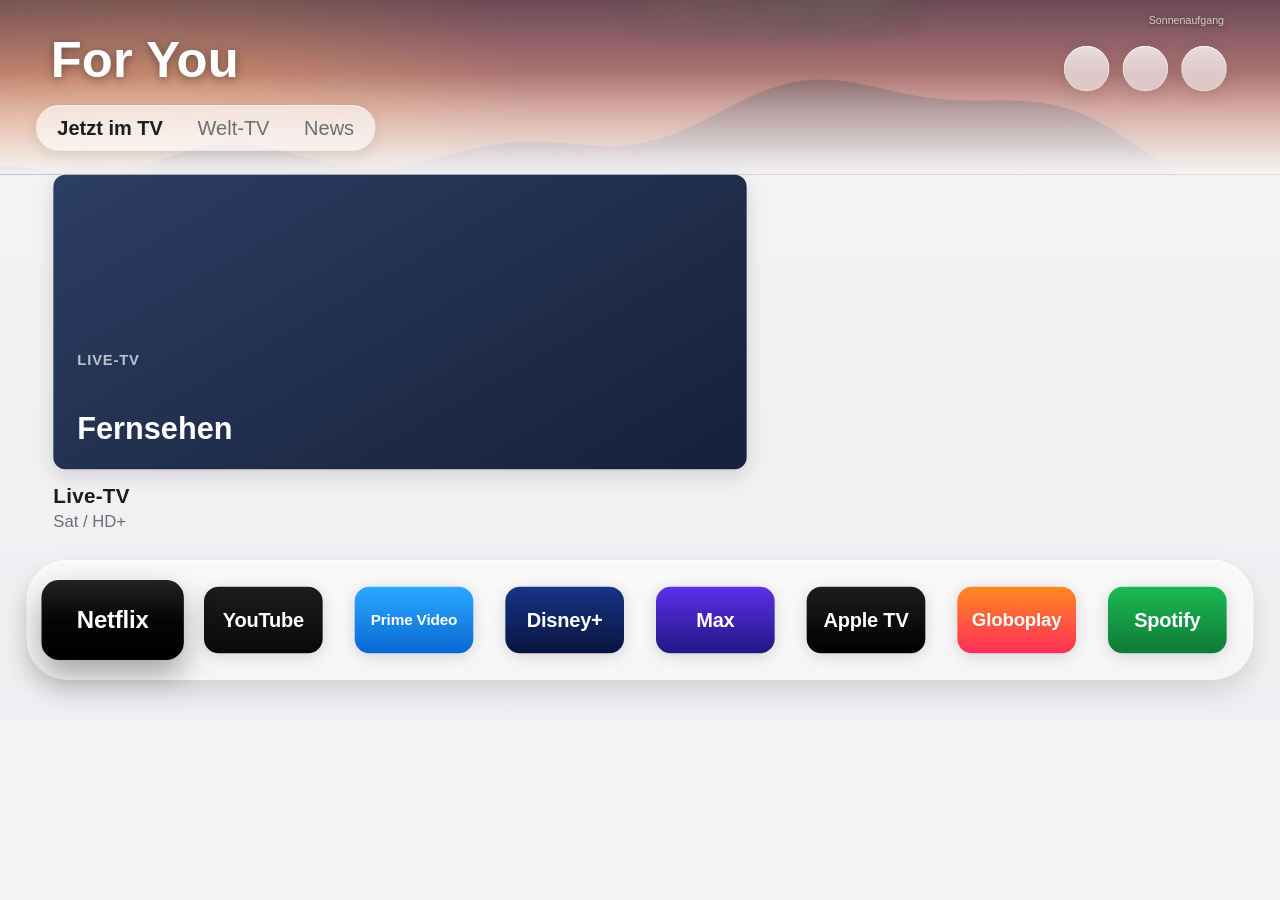
==== web/index.html @ 0420ac70 "Free My TV+ für Samsung (Tizen): Basis Free My TV, mit Sat-TV, Welt-TV, Cybersecurity-News, werbefre" ====
<!doctype html>
<html lang="de">
<head>
<meta charset="utf-8">
<meta name="viewport" content="width=1920, height=1080">
<title>Free My TV+</title>
<link rel="stylesheet" href="home.css">
</head>
<body>
<script>
  // The look the home screen last had, before anything is drawn, so a night start doesn't flash the day one first.
  try {
    if (localStorage.getItem('fmtv.night') === 'true') {
      document.documentElement.style.background = '#0B0B0D';
      document.body.className = 'night';
    }
  } catch (e) {}
</script>
<div id="stage">
  <div id="sky" class="layer">
    <div class="grad day"></div>
    <div class="grad night"></div>
    <canvas id="bgA" width="48" height="27"></canvas>
    <canvas id="bgB" width="48" height="27"></canvas>
    <div class="veil"></div>
    <div class="lift"></div>
  </div>
  <!-- Free My TV+: Rahmen um das Livebild (an der Stelle ist die Seite durchsichtig) -->
  <div id="hole" class="layer"><div class="t"></div><div class="l"></div><div class="r"></div><div class="b"></div></div>
  <div id="home" class="layer">
    <!-- Free My TV+: Foto-Streifen oben, passend zu Wetter und Tageszeit -->
    <div id="band">
      <div id="band-photo" class="ph"></div>
      <div id="band-next" class="ph"></div>
      <div class="fade"></div>
      <div id="band-info"></div>
      <div id="band-mood"></div>
    </div>
    <div id="top" class="layer">
      <h1 id="title"></h1>
      <div id="tabs"></div>
      <div id="quotes"></div>
      <div id="buttons"></div>
      <div id="cards"></div>
      <div id="clock"><span class="time"></span><span class="date"></span></div>
    </div>
    <div id="platter"></div>
    <div id="tiles"></div>
  </div>
  <div id="drawer" class="layer"></div>
  <div id="apps" class="layer sheet"><h2></h2><div class="grid"></div></div>
  <div id="settings" class="layer sheet"><div class="box"></div></div>
  <div id="shelfedit" class="layer sheet"><div class="box"></div></div>
  <div id="langpick" class="layer sheet"><div class="box"></div></div>
  <div id="citypick" class="layer sheet"><div class="box"></div></div>
  <div id="about" class="layer sheet"><div class="box"></div></div>
  <div id="saver" class="layer"></div>
  <!-- Free My TV+: Welt-TV, Sat-Senderliste und Vollbild-Player -->
  <div id="wtv" class="layer sheet plus">
    <h2>Welt-TV</h2>
    <div id="wtv-close" class="btn">Schließen</div>
    <div id="wtv-chips"></div>
    <div id="wtv-info"></div>
    <div id="wtv-view"><div id="wtv-grid"></div></div>
  </div>
  <div id="tvlist" class="layer sheet plus">
    <h2>TV-Programm</h2>
    <div class="hint">OK: umschalten  ·  Zurück: schließen</div>
    <div id="tvlist-view"><div id="tvlist-rows"></div></div>
  </div>
  <div id="privacy" class="layer sheet plus">
    <h2>Werbung &amp; Tracking</h2>
    <div class="hint">▲ ▼ blättern  ·  OK: neu prüfen  ·  Zurück: schließen</div>
    <div id="privacy-view"><div id="privacy-body"></div></div>
  </div>
  <div id="player" class="layer">
    <video id="video" autoplay></video>
    <div id="osd"><img id="osd-logo" alt=""><div class="txt"><div id="osd-name"></div><div id="osd-meta"></div></div>
      <div class="hint">▲ ▼ Sender wechseln  ·  Zurück: Senderliste</div></div>
    <div id="player-msg"></div>
  </div>
  <div id="toast"></div>
</div>
<script src="config.js"></script>
<script src="coins.js"></script>
<script src="i18n.js"></script>
<script src="strings.js"></script>
<script src="tv.js"></script>
<script src="zones.js"></script>
<script src="data.js"></script>
<script src="scene.js"></script>
<script src="plus.js"></script>
<script src="home.js"></script>
</body>
</html>
---- web/home.css ----
/*
 * The home screen on a 1920 × 1080 stage, with the Android app's measurements (HomeView): the title and tabs at the top
 * left, icon-only glass buttons at the top right, three picks, and the glass shelf at the bottom; ↓ on the shelf opens
 * the drawer (inputs, shortcuts, weather, prices). Light by day, dark from sunset to sunrise.
 * No CSS variables, grid or backdrop-filter: older LG TVs (webOS 3 and 4) don't have them, and blur is too heavy for
 * their GPUs. Only transform and opacity animate.
 */
@font-face {
  font-family: 'Inter';
  src: url('fonts/InterVariable.ttf') format('truetype');
  font-weight: 100 900;
}

html, body {
  margin: 0;
  padding: 0;
  width: 100%;
  height: 100%;
  overflow: hidden;
  background: #F5F5F7;
}

body {
  font-family: 'Inter', 'LG Smart UI', 'Helvetica Neue', Arial, sans-serif;
  color: #1D1D1F;
  -webkit-font-smoothing: antialiased;
  cursor: default;
}

button { font: inherit; color: inherit; background: none; border: 0; padding: 0; margin: 0; outline: none; }

#stage {
  position: absolute;
  left: 0;
  top: 0;
  width: 1920px;
  height: 1080px;
  overflow: hidden;
  -webkit-transform-origin: 0 0;
  transform-origin: 0 0;
}

.layer { position: absolute; left: 0; top: 0; width: 1920px; height: 1080px; }

/* Symbols: Material Symbols as white PNGs, tinted by the background color. */
.sym {
  display: inline-block;
  -webkit-mask-size: contain;
  -webkit-mask-repeat: no-repeat;
  -webkit-mask-position: center;
  background-color: currentColor;
}

/* MARK: - Background: the first pick's photo, very blurred and almost white (almost black at night). */

#sky { background: #EBEBEF; }
#sky .grad { position: absolute; left: 0; top: 0; width: 100%; height: 100%; -webkit-transition: opacity 2s; transition: opacity 2s; }
#sky .day { background: -webkit-linear-gradient(top, #F5F5F7, #E2E2E7); background: linear-gradient(#F5F5F7, #E2E2E7); }
#sky .night { background: -webkit-linear-gradient(top, #1C1C1E, #0B0B0D); background: linear-gradient(#1C1C1E, #0B0B0D); opacity: 0; }
#sky canvas { position: absolute; left: -4%; top: -4%; width: 108%; height: 108%; opacity: 0; -webkit-transition: opacity 0.8s; transition: opacity 0.8s; }
#sky canvas.on { opacity: 1; }
#sky .veil { position: absolute; left: 0; top: 0; width: 100%; height: 100%; background: rgba(245, 245, 247, 0.74); -webkit-transition: background-color 2s; transition: background-color 2s; }
#sky .lift { position: absolute; left: 0; top: 0; width: 100%; height: 100%; background: #FFF; opacity: 0; -webkit-transition: opacity 0.45s, background-color 2s; transition: opacity 0.45s, background-color 2s; }
.night #sky .day { opacity: 0; }
.night #sky .night { opacity: 1; }
.night #sky .veil { background: rgba(11, 11, 13, 0.78); }
.night #sky .lift { background: #000; }
.drawer-open #sky .lift { opacity: 0.32; }
.night.drawer-open #sky .lift { opacity: 0.42; }

/* MARK: - Moving parts: the top fades and everything rises when the drawer opens. */

/* Each part is its own stack, so a focused tile (z-index) never shows over the drawer, a sheet or the screensaver. */
#home { z-index: 1; }
#drawer { z-index: 2; }
.sheet { z-index: 3; }
#saver { z-index: 4; }

#home, #drawer {
  -webkit-transition: -webkit-transform 0.38s cubic-bezier(0.32, 0.72, 0.2, 1), opacity 0.28s;
  transition: transform 0.38s cubic-bezier(0.32, 0.72, 0.2, 1), opacity 0.28s;
}
.drawer-open #home { -webkit-transform: translateY(-560px); transform: translateY(-560px); }
#top { -webkit-transition: opacity 0.2s; transition: opacity 0.2s; }
.drawer-open #top { opacity: 0; }
#drawer { -webkit-transform: translateY(560px); transform: translateY(560px); opacity: 0; }
.drawer-open #drawer { -webkit-transform: none; transform: none; opacity: 1; }
/* Closed, it still spans the screen below the shelf: only its keys take the pointer, and only when it's open. */
#drawer { pointer-events: none; }
.drawer-open #drawer .key { pointer-events: auto; }

/* MARK: - Title and tabs */

#title {
  position: absolute;
  left: 76px;
  top: 52px;
  margin: 0;
  font-size: 76px;
  font-weight: 600;
  letter-spacing: 0.004em;
  line-height: 1;
  white-space: nowrap;
  color: #1D1D1F;
  -webkit-transition: color 2s;
  transition: color 2s;
}

#tabs { position: absolute; left: 54px; top: 158px; height: 68px; white-space: nowrap; }
.tab {
  position: relative;
  display: inline-block;
  height: 68px;
  padding: 0 26px;
  margin-right: 4px;
  border-radius: 34px;
  font-size: 30px;
  font-weight: 500;
  line-height: 68px;
  color: #6E6E73;
  -webkit-transition: -webkit-transform 0.2s cubic-bezier(0.2, 0.9, 0.3, 1.2), background-color 0.17s, box-shadow 0.2s, color 0.17s;
  transition: transform 0.2s cubic-bezier(0.2, 0.9, 0.3, 1.2), background-color 0.17s, box-shadow 0.2s, color 0.17s;
}
.tab.on { font-weight: 600; color: #1D1D1F; }
.tab.focus {
  background: #FFF;
  color: #1D1D1F;
  -webkit-transform: scale(1.05);
  transform: scale(1.05);
  box-shadow: 0 8px 26px rgba(0, 0, 0, 0.22);
}
.night #title, .night .tab.on { color: #F5F5F7; }
.night .tab { color: rgba(245, 245, 247, 0.62); }
.night .tab.focus { color: #1D1D1F; box-shadow: 0 8px 26px rgba(0, 0, 0, 0.4); }

/* Crypto quotes at the right end of the tab row: a quiet detail. */
#quotes {
  position: absolute;
  right: 80px;
  top: 178px;
  height: 28px;
  font-size: 21px;
  line-height: 28px;
  color: #8E8E93;
  white-space: nowrap;
  -webkit-transition: opacity 0.17s;
  transition: opacity 0.17s;
  -webkit-font-feature-settings: 'tnum';
  font-feature-settings: 'tnum';
}
#quotes .q { display: inline-block; margin-left: 24px; }
#quotes svg { width: 15px; height: 15px; vertical-align: -1px; margin-right: 6px; fill: rgba(142, 142, 147, 0.7); }
#quotes.hide { opacity: 0; }
.night #quotes { color: rgba(245, 245, 247, 0.62); }
.night #quotes svg { fill: rgba(245, 245, 247, 0.55); }

/* Live TV, HDMI Inputs and Settings: glass circles; the focused one turns white, with its name below. */
.round {
  position: absolute;
  top: 69px;
  width: 68px;
  height: 68px;
  border-radius: 34px;
  background: -webkit-linear-gradient(top, rgba(255, 255, 255, 0.78), rgba(255, 255, 255, 0.5));
  background: linear-gradient(rgba(255, 255, 255, 0.78), rgba(255, 255, 255, 0.5));
  box-shadow: 0 6px 26px rgba(0, 0, 0, 0.1), inset 0 1px 0 rgba(255, 255, 255, 0.9), inset 0 0 0 1px rgba(255, 255, 255, 0.5);
  color: #1D1D1F;
  -webkit-transition: -webkit-transform 0.2s cubic-bezier(0.2, 0.9, 0.3, 1.2), box-shadow 0.2s, background-color 0.17s;
  transition: transform 0.2s cubic-bezier(0.2, 0.9, 0.3, 1.2), box-shadow 0.2s, background-color 0.17s;
}
.round .sym { position: absolute; left: 20px; top: 20px; width: 28px; height: 28px; }
.round.focus { background: #FFF; -webkit-transform: scale(1.1); transform: scale(1.1); box-shadow: 0 14px 30px rgba(0, 0, 0, 0.24); }
.round .tip {
  position: absolute;
  top: 88px;
  left: 50%;
  width: 300px;
  margin-left: -150px;
  text-align: center;
  font-size: 23px;
  font-weight: 600;
  white-space: nowrap;
  opacity: 0;
  -webkit-transition: opacity 0.14s;
  transition: opacity 0.14s;
}
.round.last .tip { left: auto; right: -10px; margin-left: 0; text-align: right; }
.round.focus .tip { opacity: 1; }
.night .round {
  background: -webkit-linear-gradient(top, rgba(40, 40, 44, 0.8), rgba(17, 17, 19, 0.62));
  background: linear-gradient(rgba(40, 40, 44, 0.8), rgba(17, 17, 19, 0.62));
  box-shadow: 0 6px 26px rgba(0, 0, 0, 0.3), inset 0 1px 0 rgba(255, 255, 255, 0.14), inset 0 0 0 1px rgba(255, 255, 255, 0.08);
  color: rgba(255, 255, 255, 0.92);
}
.night .round.focus { background: #FFF; color: #1D1D1F; }
.night .round.focus .tip { color: #F5F5F7; }

/* MARK: - Picks: a wide card and two tall ones; focused, a card grows 5%, rises and its edge lights up. */

.card {
  position: absolute;
  top: 262px;
  height: 442px;
  -webkit-transition: -webkit-transform 0.22s cubic-bezier(0.2, 0.9, 0.3, 1.15);
  transition: transform 0.22s cubic-bezier(0.2, 0.9, 0.3, 1.15);
}
.card .img {
  position: absolute;
  left: 0;
  top: 0;
  width: 100%;
  height: 100%;
  border-radius: 18px;
  overflow: hidden;
  background-color: #DADADF;
  background-size: cover;
  background-position: center;
  box-shadow: 0 10px 30px rgba(0, 0, 0, 0.14);
  -webkit-transition: box-shadow 0.22s;
  transition: box-shadow 0.22s;
}
.card .img::after {
  content: '';
  position: absolute;
  left: 0;
  top: 0;
  right: 0;
  bottom: 0;
  border-radius: 18px;
  box-shadow: inset 0 0 0 2.5px rgba(255, 255, 255, 0.85);
  background: -webkit-linear-gradient(-60deg, rgba(255, 255, 255, 0.22), rgba(255, 255, 255, 0) 55%);
  background: linear-gradient(150deg, rgba(255, 255, 255, 0.22), rgba(255, 255, 255, 0) 55%);
  opacity: 0;
  -webkit-transition: opacity 0.17s;
  transition: opacity 0.17s;
}
.card.focus { -webkit-transform: translateY(-6px) scale(1.05); transform: translateY(-6px) scale(1.05); z-index: 2; }
.card.focus .img { box-shadow: 0 24px 46px rgba(0, 0, 0, 0.34); }
.card.focus .img::after { opacity: 1; }
.card .name {
  position: absolute;
  left: 0;
  top: 464px;
  max-width: 100%;
  overflow: hidden;
  text-overflow: ellipsis;
  white-space: nowrap;
  font-size: 31px;
  font-weight: 600;
  letter-spacing: 0.012em;
  color: #1D1D1F;
  -webkit-transition: color 2s;
  transition: color 2s;
}
.card .meta {
  position: absolute;
  left: 0;
  top: 506px;
  max-width: 100%;
  overflow: hidden;
  text-overflow: ellipsis;
  white-space: nowrap;
  font-size: 25px;
  font-weight: 500;
  color: #6E6E73;
}
.night .card .img { background-color: #2C2C2E; box-shadow: 0 10px 30px rgba(0, 0, 0, 0.32); }
.night .card .name { color: #F5F5F7; }
.night .card .meta { color: rgba(245, 245, 247, 0.62); }

/* Without a TMDB key (or picks yet): the date and the time instead of the cards. */
#clock {
  position: absolute;
  left: 76px;
  top: 300px;
  font-size: 176px;
  font-weight: 200;
  letter-spacing: -0.01em;
  line-height: 1;
  color: #1D1D1F;
  display: none;
}
#clock .date { display: block; font-size: 40px; font-weight: 500; letter-spacing: 0; margin-top: 18px; color: #6E6E73; }
.no-picks #clock { display: block; }
.night #clock { color: #F5F5F7; }
.night #clock .date { color: rgba(245, 245, 247, 0.62); }

/* MARK: - Shelf: the glass bar with the apps, each in its brand color; focused, a tile grows 20% and rises. */

#platter {
  position: absolute;
  top: 814px;
  height: 206px;
  border-radius: 62px;
  background: -webkit-linear-gradient(top, rgba(255, 255, 255, 0.62), rgba(255, 255, 255, 0.4));
  background: linear-gradient(rgba(255, 255, 255, 0.62), rgba(255, 255, 255, 0.4));
  box-shadow: 0 18px 40px rgba(0, 0, 0, 0.12), inset 0 1.5px 0 rgba(255, 255, 255, 0.95), inset 0 0 0 1px rgba(255, 255, 255, 0.55);
}
.night #platter {
  background: -webkit-linear-gradient(top, rgba(34, 34, 38, 0.72), rgba(17, 17, 19, 0.6));
  background: linear-gradient(rgba(34, 34, 38, 0.72), rgba(17, 17, 19, 0.6));
  box-shadow: 0 18px 40px rgba(0, 0, 0, 0.32), inset 0 1.5px 0 rgba(255, 255, 255, 0.14), inset 0 0 0 1px rgba(255, 255, 255, 0.08);
}

#tiles {
  position: absolute;
  left: 0;
  top: 0;
  -webkit-transition: -webkit-transform 0.3s cubic-bezier(0.2, 0.9, 0.3, 1);
  transition: transform 0.3s cubic-bezier(0.2, 0.9, 0.3, 1);
}

.tile {
  position: absolute;
  top: 854px;
  height: 126px;
  border-radius: 22px;
  overflow: hidden;
  color: #FFF;
  box-shadow: 0 4px 22px rgba(0, 0, 0, 0.14);
  -webkit-transition: -webkit-transform 0.2s cubic-bezier(0.2, 0.9, 0.3, 1.2), box-shadow 0.2s, opacity 0.3s;
  transition: transform 0.2s cubic-bezier(0.2, 0.9, 0.3, 1.2), box-shadow 0.2s, opacity 0.3s;
}
.tile img { position: absolute; left: 50%; top: 50%; max-width: 76%; max-height: 62%; -webkit-transform: translate(-50%, -50%); transform: translate(-50%, -50%); }
/* a logo lifted off the TV's icon (home.js): as large as the tile allows */
.tile img.logo { width: 70%; height: 50%; max-width: none; max-height: none; object-fit: contain; }
.tile .word {
  position: absolute;
  left: 8%;
  right: 8%;
  top: 50%;
  margin-top: -20px;
  height: 40px;
  line-height: 40px;
  text-align: center;
  font-size: 30px;
  font-weight: 700;
  letter-spacing: -0.01em;
  white-space: nowrap;
  overflow: hidden;
  text-overflow: ellipsis;
}
.tile::after {
  content: '';
  position: absolute;
  left: 0;
  top: 0;
  right: 0;
  height: 50%;
  background: -webkit-linear-gradient(top, rgba(255, 255, 255, 0.1), rgba(255, 255, 255, 0));
  background: linear-gradient(rgba(255, 255, 255, 0.1), rgba(255, 255, 255, 0));
  opacity: 0;
  -webkit-transition: opacity 0.17s;
  transition: opacity 0.17s;
}
.tile.focus { -webkit-transform: scale(1.2); transform: scale(1.2); box-shadow: 0 18px 40px rgba(0, 0, 0, 0.34); z-index: 2; }
.tile.focus::after { opacity: 1; }
.night .tile { box-shadow: 0 4px 22px rgba(0, 0, 0, 0.3); }
.night .tile.focus { box-shadow: 0 18px 40px rgba(0, 0, 0, 0.6); }
.more { position: absolute; width: 17px; height: 17px; color: rgba(0, 0, 0, 0.6); }
.more.back { -webkit-transform: scaleX(-1); transform: scaleX(-1); }
.night .more { color: rgba(255, 255, 255, 0.8); }

/* MARK: - Drawer: inputs and shortcuts, weather, prices */

.row-title { position: absolute; top: 494px; font-size: 25px; font-weight: 600; color: #6E6E73; white-space: nowrap; }
.night .row-title { color: rgba(255, 255, 255, 0.7); }

.glass {
  background: -webkit-linear-gradient(top, rgba(255, 255, 255, 0.86), rgba(255, 255, 255, 0.66));
  background: linear-gradient(rgba(255, 255, 255, 0.86), rgba(255, 255, 255, 0.66));
  box-shadow: 0 10px 30px rgba(0, 0, 0, 0.1), inset 0 1.5px 0 rgba(255, 255, 255, 0.95), inset 0 0 0 1px rgba(255, 255, 255, 0.5);
}
.night .glass {
  background: -webkit-linear-gradient(top, rgba(38, 38, 42, 0.78), rgba(17, 17, 19, 0.64));
  background: linear-gradient(rgba(38, 38, 42, 0.78), rgba(17, 17, 19, 0.64));
  box-shadow: 0 10px 30px rgba(0, 0, 0, 0.3), inset 0 1.5px 0 rgba(255, 255, 255, 0.12), inset 0 0 0 1px rgba(255, 255, 255, 0.07);
}

.key {
  position: absolute;
  top: 540px;
  height: 126px;
  border-radius: 20px;
  text-align: center;
  color: #1D1D1F;
  -webkit-transition: -webkit-transform 0.19s cubic-bezier(0.2, 0.9, 0.3, 1.2), box-shadow 0.19s, background-color 0.14s;
  transition: transform 0.19s cubic-bezier(0.2, 0.9, 0.3, 1.2), box-shadow 0.19s, background-color 0.14s;
}
.key .sym { position: absolute; left: 50%; top: 33px; width: 34px; height: 34px; margin-left: -17px; }
.key .label { position: absolute; left: 8px; right: 8px; top: 82px; font-size: 23px; font-weight: 500; white-space: nowrap; overflow: hidden; text-overflow: ellipsis; }
.key.off { color: #8E8E93; }
.key.focus { background: #F5F5F7; color: #1C1C1E; -webkit-transform: scale(1.07); transform: scale(1.07); box-shadow: 0 16px 34px rgba(0, 0, 0, 0.42); z-index: 2; }
.night .key { color: rgba(255, 255, 255, 0.95); }
.night .key.off { color: rgba(255, 255, 255, 0.42); }
.night .key.focus { color: #1C1C1E; }

.panel { position: absolute; top: 708px; height: 300px; border-radius: 30px; overflow: hidden; color: #1D1D1F; }
.night .panel { color: #F5F5F7; }
.panel .head { position: absolute; left: 34px; top: 30px; font-size: 25px; font-weight: 600; color: #6E6E73; white-space: nowrap; }
.panel .side { position: absolute; right: 34px; top: 33px; font-size: 21px; font-weight: 500; color: #8E8E93; white-space: nowrap; }
.night .panel .head { color: rgba(255, 255, 255, 0.7); }
.night .panel .side { color: rgba(255, 255, 255, 0.6); }

#weather .now { position: absolute; left: 34px; top: 82px; height: 100px; white-space: nowrap; }
#weather .now .sym { width: 56px; height: 56px; vertical-align: 12px; margin-right: 18px; }
#weather .now .temp { font-size: 100px; font-weight: 300; line-height: 100px; -webkit-font-feature-settings: 'tnum'; font-feature-settings: 'tnum'; }
#weather .cond { position: absolute; left: 34px; top: 192px; font-size: 29px; font-weight: 500; white-space: nowrap; }
#weather .range { position: absolute; left: 34px; top: 236px; font-size: 23px; font-weight: 500; color: #6E6E73; white-space: nowrap; -webkit-font-feature-settings: 'tnum'; font-feature-settings: 'tnum'; }
#weather .split { position: absolute; left: 391px; top: 34px; bottom: 34px; width: 2px; background: rgba(0, 0, 0, 0.1); }
#weather .hours { position: absolute; left: 422px; right: 30px; top: 74px; height: 140px; }
#weather .hour { position: absolute; top: 0; text-align: center; -webkit-font-feature-settings: 'tnum'; font-feature-settings: 'tnum'; }
#weather .hour .t { font-size: 22px; font-weight: 500; color: #6E6E73; }
#weather .hour .sym { display: block; width: 30px; height: 30px; margin: 22px auto 18px; }
#weather .hour .d { font-size: 26px; font-weight: 500; }
#weather .hour .low { margin-left: 6px; font-size: 22px; color: #6E6E73; }
#weather .sun { position: absolute; left: 422px; top: 236px; font-size: 23px; font-weight: 500; color: #6E6E73; white-space: nowrap; }
#weather .sun .sym { width: 22px; height: 22px; vertical-align: -3px; margin-right: 10px; }
#weather .sun span { margin-right: 36px; }
.night #weather .range, .night #weather .hour .t, .night #weather .hour .low, .night #weather .sun { color: rgba(255, 255, 255, 0.68); }
.night #weather .split { background: rgba(255, 255, 255, 0.14); }

#prices .coin { position: absolute; left: 34px; right: 34px; height: 40px; font-size: 29px; font-weight: 500; white-space: nowrap; }
#prices .coin svg { position: absolute; left: 2px; top: 6px; width: 26px; height: 26px; fill: #6E6E73; }
#prices .coin .n { position: absolute; left: 50px; top: 0; }
#prices .coin .p { position: absolute; right: 128px; top: 1px; font-size: 26px; -webkit-font-feature-settings: 'tnum'; font-feature-settings: 'tnum'; }
#prices .coin .c { position: absolute; right: 0; top: 2px; width: 108px; height: 34px; line-height: 34px; border-radius: 17px; text-align: center; font-size: 21px; font-weight: 600; -webkit-font-feature-settings: 'tnum'; font-feature-settings: 'tnum'; }
#prices .up { color: #248A3D; background: rgba(36, 138, 61, 0.2); }
#prices .down { color: #D70015; background: rgba(215, 0, 21, 0.2); }
.night #prices .coin svg { fill: rgba(255, 255, 255, 0.8); }
.night #prices .up { color: #30D158; background: rgba(48, 209, 88, 0.2); }
.night #prices .down { color: #FF453A; background: rgba(255, 69, 58, 0.2); }

/* MARK: - Sheets over the home screen: All Apps, Settings, Shelf, Language, About */

.sheet {
  background: rgba(0, 0, 0, 0.66);
  color: #FFF;
  opacity: 0;
  visibility: hidden;
  pointer-events: none; /* while it fades out, the pointer goes to what's under it, not to its rows */
  -webkit-transform: scale(1.04);
  transform: scale(1.04);
  -webkit-transition: opacity 0.24s, -webkit-transform 0.3s cubic-bezier(0.2, 0.9, 0.3, 1), visibility 0s 0.3s;
  transition: opacity 0.24s, transform 0.3s cubic-bezier(0.2, 0.9, 0.3, 1), visibility 0s 0.3s;
}
.sheet.open { opacity: 1; visibility: visible; pointer-events: auto; -webkit-transform: none; transform: none; -webkit-transition-delay: 0s; transition-delay: 0s; }
.sheet h2 { position: absolute; left: 0; right: 0; top: 84px; margin: 0; text-align: center; font-size: 40px; font-weight: 600; }

#apps .grid { position: absolute; left: 0; top: 0; width: 1920px; -webkit-transition: -webkit-transform 0.28s cubic-bezier(0.2, 0.9, 0.3, 1); transition: transform 0.28s cubic-bezier(0.2, 0.9, 0.3, 1); }
.cell { position: absolute; width: 300px; height: 169px; }
.cell .face {
  position: absolute;
  left: 0;
  top: 0;
  width: 300px;
  height: 169px;
  border-radius: 22px;
  overflow: hidden;
  box-shadow: inset 0 0 0 2px rgba(255, 255, 255, 0.08);
  -webkit-transition: -webkit-transform 0.19s cubic-bezier(0.2, 0.9, 0.3, 1.2), box-shadow 0.19s;
  transition: transform 0.19s cubic-bezier(0.2, 0.9, 0.3, 1.2), box-shadow 0.19s;
}
.cell .face img { position: absolute; left: 50%; top: 50%; max-width: 70%; max-height: 60%; -webkit-transform: translate(-50%, -50%); transform: translate(-50%, -50%); }
.cell .face img.logo { width: 64%; height: 46%; max-width: none; max-height: none; object-fit: contain; }
.cell .face .word { position: absolute; left: 6%; right: 6%; top: 50%; margin-top: -22px; height: 44px; line-height: 44px; text-align: center; font-size: 32px; font-weight: 700; white-space: nowrap; overflow: hidden; text-overflow: ellipsis; color: #FFF; }
.cell .label { position: absolute; left: 0; right: 0; top: 186px; text-align: center; font-size: 24px; font-weight: 500; color: rgba(255, 255, 255, 0.6); white-space: nowrap; overflow: hidden; text-overflow: ellipsis; }
.cell.focus .face { -webkit-transform: scale(1.08); transform: scale(1.08); box-shadow: 0 16px 34px rgba(0, 0, 0, 0.55), inset 0 0 0 2px rgba(255, 255, 255, 0.4); }
.cell.focus .label { color: #FFF; }

#settings .box, #shelfedit .box, #langpick .box, #citypick .box, #about .box {
  position: absolute;
  left: 560px;
  top: 150px;
  width: 800px;
  border-radius: 40px;
  padding: 30px 30px 26px;
  box-sizing: border-box;
  background: -webkit-linear-gradient(top, rgba(34, 36, 44, 0.96), rgba(18, 20, 26, 0.97));
  background: linear-gradient(rgba(34, 36, 44, 0.96), rgba(18, 20, 26, 0.97));
  box-shadow: 0 40px 90px rgba(0, 0, 0, 0.6), inset 0 1px 0 rgba(255, 255, 255, 0.14), inset 0 0 0 1px rgba(255, 255, 255, 0.08);
}
.box .title { font-size: 38px; font-weight: 700; padding: 6px 18px 18px; letter-spacing: -0.01em; }
.box .title .sym { width: 36px; height: 36px; vertical-align: -5px; margin-right: 14px; color: rgba(255, 255, 255, 0.85); }
.box .list { position: relative; overflow: hidden; }
.box .rows { -webkit-transition: -webkit-transform 0.2s cubic-bezier(0.2, 0.9, 0.3, 1); transition: transform 0.2s cubic-bezier(0.2, 0.9, 0.3, 1); }
.box .row { position: relative; height: 70px; margin-bottom: 8px; border-radius: 20px; font-size: 30px; font-weight: 600; line-height: 70px; padding: 0 24px; white-space: nowrap; -webkit-transition: background-color 0.13s; transition: background-color 0.13s; }
.box .row.focus { background: rgba(255, 255, 255, 0.13); box-shadow: inset 0 1px 0 rgba(255, 255, 255, 0.14); }
.box .row .value { position: absolute; right: 24px; top: 0; color: rgba(255, 255, 255, 0.92); font-weight: 500; }
.box .row .value .chev { color: rgba(255, 255, 255, 0.35); margin: 0 10px; }
.box .row .value .sym { width: 26px; height: 26px; vertical-align: -3px; }
.box .row.dim { color: rgba(255, 255, 255, 0.4); }
#about .row .value { font-feature-settings: 'tnum'; }
#citypick .row.field input {
  width: 100%;
  height: 70px;
  margin: 0;
  padding: 0;
  border: 0;
  outline: none;
  background: transparent;
  color: #FFF;
  font: inherit;
  line-height: 70px;
}
#citypick .row.field { box-shadow: inset 0 0 0 2px rgba(255, 255, 255, 0.18); }
#citypick .row.field input::-webkit-input-placeholder { color: rgba(255, 255, 255, 0.4); }
#citypick .row.field input::placeholder { color: rgba(255, 255, 255, 0.4); }
#citypick .row { overflow: hidden; text-overflow: ellipsis; }
#about .row .value.cut { overflow: hidden; text-overflow: ellipsis; }
.box .hint { padding: 14px 18px 0; font-size: 22px; font-weight: 500; color: rgba(255, 255, 255, 0.5); }
.toggle { position: absolute; right: 24px; top: 13px; width: 78px; height: 44px; border-radius: 22px; background: #3A3D45; -webkit-transition: background-color 0.14s; transition: background-color 0.14s; }
.toggle::after { content: ''; position: absolute; left: 4px; top: 4px; width: 36px; height: 36px; border-radius: 18px; background: #FFF; box-shadow: 0 2px 6px rgba(0, 0, 0, 0.35); -webkit-transition: -webkit-transform 0.14s; transition: transform 0.14s; }
.toggle.on { background: #3FD69B; }
.toggle.on::after { -webkit-transform: translateX(34px); transform: translateX(34px); }

/* MARK: - Screensaver: the picks' photos, slowly moving, and a clock */

#saver { background: #000; opacity: 0; visibility: hidden; -webkit-transition: opacity 1.2s, visibility 0s 1.2s; transition: opacity 1.2s, visibility 0s 1.2s; }
#saver.on { opacity: 1; visibility: visible; -webkit-transition-delay: 0s; transition-delay: 0s; }
#saver .photo { position: absolute; left: 0; top: 0; width: 1920px; height: 1080px; background-size: cover; background-position: center; opacity: 0; -webkit-transition: opacity 2.4s, -webkit-transform 24s linear; transition: opacity 2.4s, transform 24s linear; }
#saver .photo.on { opacity: 1; }
#saver .shade { position: absolute; left: 0; right: 0; bottom: 0; height: 520px; background: -webkit-linear-gradient(top, rgba(0, 0, 0, 0), rgba(0, 0, 0, 0.55)); background: linear-gradient(rgba(0, 0, 0, 0), rgba(0, 0, 0, 0.55)); }
#saver .clock {
  position: absolute;
  left: 80px;
  bottom: 90px;
  padding: 26px 46px 30px;
  border-radius: 46px;
  color: #FFF;
  background: -webkit-linear-gradient(top, rgba(255, 255, 255, 0.22), rgba(255, 255, 255, 0.1));
  background: linear-gradient(rgba(255, 255, 255, 0.22), rgba(255, 255, 255, 0.1));
  box-shadow: 0 30px 70px rgba(0, 0, 0, 0.35), inset 0 1.5px 0 rgba(255, 255, 255, 0.4), inset 0 0 0 1px rgba(255, 255, 255, 0.18);
  white-space: nowrap;
}
#saver .clock .time { font-size: 150px; font-weight: 300; line-height: 1; letter-spacing: -0.02em; -webkit-font-feature-settings: 'tnum'; font-feature-settings: 'tnum'; }
#saver .clock .date { margin-top: 10px; font-size: 34px; font-weight: 500; color: rgba(255, 255, 255, 0.82); }
#saver .clock .title { margin-top: 18px; font-size: 26px; font-weight: 500; color: rgba(255, 255, 255, 0.65); }
#saver .clock .hint { margin-top: 8px; font-size: 22px; color: rgba(255, 255, 255, 0.55); }

/* MARK: - Toast */

#toast {
  position: absolute;
  left: 50%;
  top: 64px;
  max-width: 820px;
  -webkit-transform: translate(-50%, -16px);
  transform: translate(-50%, -16px);
  padding: 18px 30px;
  border-radius: 32px;
  font-size: 26px;
  font-weight: 500;
  line-height: 1.3;
  color: rgba(255, 255, 255, 0.95);
  background: rgba(17, 17, 19, 0.86);
  box-shadow: 0 16px 40px rgba(0, 0, 0, 0.35), inset 0 1px 0 rgba(255, 255, 255, 0.14);
  opacity: 0;
  -webkit-transition: opacity 0.2s, -webkit-transform 0.2s;
  transition: opacity 0.2s, transform 0.2s;
  z-index: 50;
}
#toast.on { opacity: 1; -webkit-transform: translate(-50%, 0); transform: translate(-50%, 0); }

/* The Magic Remote's pointer: no text selection, no outlines. */
* { -webkit-user-select: none; user-select: none; -webkit-tap-highlight-color: transparent; }

/* Tizen 2 and 1 GB TVs (see tv.js): no shadows or animations; their GPUs can't keep up while the focus moves. */
.lite * { box-shadow: none !important; -webkit-transition: none !important; transition: none !important; }

/* MARK: - Free My TV+ */

/* Foto-Streifen oben: das Wetter-Foto, unten weich in den hellen Hintergrund verlaufend. */
#band { position: absolute; left: 0; top: 0; width: 1920px; height: 262px; overflow: hidden; }
#band .ph {
  position: absolute; left: 0; top: 0; width: 1920px; height: 262px;
  background-size: cover; background-position: center 58%;
  opacity: 0; -webkit-transition: opacity 1.6s; transition: opacity 1.6s;
}
#band .ph.on { opacity: 1; }
#band .fade {
  position: absolute; left: 0; top: 0; width: 1920px; height: 262px;
  background: -webkit-linear-gradient(top, rgba(0, 0, 0, 0.32) 0%, rgba(0, 0, 0, 0.06) 42%, rgba(244, 244, 246, 0.35) 62%, #F4F4F6 100%);
  background: linear-gradient(rgba(0, 0, 0, 0.32) 0%, rgba(0, 0, 0, 0.06) 42%, rgba(244, 244, 246, 0.35) 62%, #F4F4F6 100%);
  -webkit-transition: opacity 2s; transition: opacity 2s;
}
.night #band .fade {
  background: -webkit-linear-gradient(top, rgba(0, 0, 0, 0.35) 0%, rgba(0, 0, 0, 0.1) 42%, rgba(15, 15, 17, 0.4) 62%, #0F0F11 100%);
  background: linear-gradient(rgba(0, 0, 0, 0.35) 0%, rgba(0, 0, 0, 0.1) 42%, rgba(15, 15, 17, 0.4) 62%, #0F0F11 100%);
}
#band-info {
  position: absolute; right: 380px; top: 82px; height: 44px;
  font-size: 28px; font-weight: 600; line-height: 44px; color: #FFF; white-space: nowrap;
  text-shadow: 0 2px 10px rgba(0, 0, 0, 0.45);
}
#band-info .sym { display: inline-block; position: relative; vertical-align: -6px; margin-right: 12px; background: #FFF; }
#band-info .t { font-size: 34px; margin-right: 14px; }
#band-info .c { font-weight: 500; color: rgba(255, 255, 255, 0.9); }
#band-mood { position: absolute; right: 84px; top: 22px; font-size: 16px; font-weight: 500; color: rgba(255, 255, 255, 0.72); text-shadow: 0 1px 6px rgba(0, 0, 0, 0.5); }
.drawer-open #band { opacity: 0; }
#band { -webkit-transition: opacity 0.2s; transition: opacity 0.2s; }

/* Titel und Tabs stehen auf dem Foto: weisser Titel, Tabs auf Glas */
#title { color: #FFF; text-shadow: 0 2px 14px rgba(0, 0, 0, 0.4); }
#tabs { padding: 0 6px; border-radius: 40px; background: rgba(255, 255, 255, 0.62); box-shadow: 0 6px 22px rgba(0, 0, 0, 0.1), inset 0 1px 0 rgba(255, 255, 255, 0.9); }
.night #tabs { background: rgba(28, 28, 32, 0.66); box-shadow: 0 6px 22px rgba(0, 0, 0, 0.3), inset 0 1px 0 rgba(255, 255, 255, 0.1); }
.tab { margin-right: 0; }

/* Cybersecurity-Schlagzeile statt der Kurse */
#quotes .q.news {
  display: inline-block; max-width: 820px; overflow: hidden; text-overflow: ellipsis; vertical-align: top;
  padding: 0 18px; height: 40px; line-height: 40px; margin-top: -6px; border-radius: 20px;
  background: rgba(255, 255, 255, 0.62); color: #3A3A3C; font-size: 21px;
}
#quotes .news .dot { display: inline-block; width: 9px; height: 9px; border-radius: 5px; background: #34C759; margin-right: 10px; vertical-align: 2px; }
#quotes .news .src { font-weight: 700; margin-right: 10px; color: #1D1D1F; }
.night #quotes .q.news { background: rgba(28, 28, 32, 0.66); color: rgba(245, 245, 247, 0.8); }
.night #quotes .news .src { color: #F5F5F7; }

/* Karten ohne Foto: Text- und Logo-Karten, das Livebild */
.card .img.text {
  background: -webkit-linear-gradient(-60deg, #2C3E63, #16213A);
  background: linear-gradient(150deg, #2C3E63, #16213A);
}
.card .img.logo { background: -webkit-linear-gradient(top, #FFFFFF, #E9E9EE); background: linear-gradient(#FFFFFF, #E9E9EE); }
.card .img.news { background: -webkit-linear-gradient(-60deg, #233A35, #0E1B19); background: linear-gradient(150deg, #233A35, #0E1B19); }
.card .img.text .sym { position: absolute; left: 36px; top: 36px; background: rgba(255, 255, 255, 0.85); }
.card .img .kicker { position: absolute; left: 36px; right: 36px; bottom: 150px; font-size: 22px; font-weight: 600; color: rgba(255, 255, 255, 0.7); text-transform: uppercase; letter-spacing: 0.06em; white-space: nowrap; overflow: hidden; text-overflow: ellipsis; }
.card .img .big { position: absolute; left: 36px; right: 36px; bottom: 34px; max-height: 112px; overflow: hidden; font-size: 30px; font-weight: 700; line-height: 1.22; color: #FFF; word-wrap: break-word; -webkit-hyphens: auto; hyphens: auto; }
.card .img.news .big { max-height: 182px; bottom: 34px; }
.card .img.news .kicker { bottom: 228px; }
.card:first-child .img.text .big, .card:first-child .img.news .big { font-size: 46px; max-height: 220px; }
.card:first-child .img.news .kicker { bottom: 262px; }
.card .img.logo { text-align: center; }
.card .img.logo img { position: absolute; left: 12%; top: 22%; width: 76%; height: 56%; object-fit: contain; }
.card .img.live { background: #1C1C1E; }
.card .img .onair { position: absolute; left: 24px; top: 24px; padding: 4px 12px; border-radius: 8px; background: #FF3B30; color: #FFF; font-size: 18px; font-weight: 700; letter-spacing: 0.08em; }
.card .img .nolive { position: absolute; left: 0; right: 0; top: 200px; text-align: center; font-size: 26px; color: rgba(255, 255, 255, 0.4); }
.card.livecard.focus { -webkit-transform: none; transform: none; }
.card.livecard.focus .img::after { opacity: 1; }

/* Livebild: die Seite wird an seiner Stelle durchsichtig, ein Rahmen ersetzt den Hintergrund */
#hole { display: none; }
#hole div {
  position: absolute;
  background: -webkit-linear-gradient(top, #F5F5F7, #F0F0F2); background: linear-gradient(#F5F5F7, #F0F0F2);
  background-size: 1920px 1080px;
}
#hole .t { left: 0; top: 0; width: 1920px; height: 262px; background-position: 0 0; }
#hole .l { left: 0; top: 262px; width: 80px; height: 442px; background-position: 0 -262px; }
#hole .r { left: 1120px; top: 262px; width: 800px; height: 442px; background-position: -1120px -262px; }
#hole .b { left: 0; top: 704px; width: 1920px; height: 376px; background-position: 0 -704px; }
.night #hole div { background: -webkit-linear-gradient(top, #0F0F11, #0B0B0D); background: linear-gradient(#0F0F11, #0B0B0D); background-size: 1920px 1080px; }
.liveon #hole { display: block; }
.liveon #sky { visibility: hidden; }
.liveon .card .img.live { background: transparent; box-shadow: 0 0 0 26px #F2F2F4; }
.night.liveon .card .img.live { box-shadow: 0 0 0 26px #0D0D0F; }
.liveon .card .img.live .nolive { display: none; }

/* Drawer: Schlagzeilen */
#newspanel .newsrow { position: absolute; left: 30px; right: 30px; height: 44px; line-height: 44px; font-size: 23px; white-space: nowrap; }
#newspanel .newsrow .n { display: inline-block; max-width: 560px; overflow: hidden; text-overflow: ellipsis; vertical-align: top; font-weight: 500; }
#newspanel .newsrow .c { position: absolute; right: 0; top: 0; color: #8E8E93; font-size: 19px; }

/* Welt-TV und Senderliste */
.sheet.plus { background: #0B0D14; }
#wtv .btn, #tvlist .hint { position: absolute; right: 90px; top: 78px; font-size: 24px; padding: 12px 28px; border-radius: 30px; background: rgba(255, 255, 255, 0.1); }
#tvlist .hint { background: none; color: rgba(255, 255, 255, 0.55); }
#wtv .btn.focus { background: #FFF; color: #1D1D1F; }
#wtv-chips { position: absolute; left: 90px; right: 90px; top: 170px; height: 64px; white-space: nowrap; overflow: hidden; }
#wtv-chips .chip { display: inline-block; height: 56px; line-height: 56px; padding: 0 24px; margin-right: 12px; border-radius: 28px; font-size: 23px; background: rgba(255, 255, 255, 0.1); }
#wtv-chips .chip.on { box-shadow: inset 0 0 0 2px #34C759; }
#wtv-chips .chip.focus { background: #FFF; color: #1D1D1F; }
#wtv-info { position: absolute; left: 92px; top: 250px; font-size: 21px; color: rgba(255, 255, 255, 0.6); }
#wtv-view { position: absolute; left: 90px; top: 300px; width: 1760px; height: 760px; overflow: hidden; }
#wtv-grid { position: absolute; left: 10px; top: 10px; -webkit-transition: -webkit-transform 0.25s; transition: transform 0.25s; }
.chan { position: absolute; width: 270px; height: 194px; border-radius: 18px; background: rgba(255, 255, 255, 0.07); -webkit-transition: -webkit-transform 0.15s; transition: transform 0.15s; }
.chan .logo { position: absolute; left: 10px; top: 10px; width: 250px; height: 120px; border-radius: 12px; background: rgba(255, 255, 255, 0.92); text-align: center; line-height: 120px; overflow: hidden; }
.chan .logo img { max-width: 210px; max-height: 96px; vertical-align: middle; }
.chan .logo .ph { font-size: 48px; font-weight: 700; color: #3A3A4C; }
.chan .cn { position: absolute; left: 16px; right: 16px; top: 142px; font-size: 21px; font-weight: 600; white-space: nowrap; overflow: hidden; text-overflow: ellipsis; }
.chan .badge { position: absolute; right: 18px; top: 18px; padding: 2px 9px; border-radius: 9px; background: rgba(15, 23, 42, 0.85); color: #FDE68A; font-size: 15px; }
.chan.focus { -webkit-transform: scale(1.08); transform: scale(1.08); box-shadow: 0 0 0 4px #FFF, 0 14px 32px rgba(0, 0, 0, 0.5); z-index: 2; }
#tvlist-view { position: absolute; left: 260px; right: 260px; top: 180px; height: 690px; overflow: hidden; }
#tvlist-rows { position: absolute; left: 0; right: 0; top: 0; -webkit-transition: -webkit-transform 0.2s; transition: transform 0.2s; }
#tvlist .row { position: relative; height: 68px; margin-bottom: 8px; line-height: 68px; border-radius: 16px; font-size: 26px; white-space: nowrap; overflow: hidden; }
#tvlist .row .num { display: inline-block; width: 90px; text-align: right; margin-right: 24px; color: rgba(255, 255, 255, 0.5); }
#tvlist .row .nm { display: inline-block; width: 380px; font-weight: 600; overflow: hidden; text-overflow: ellipsis; vertical-align: top; }
#tvlist .row .pg { color: rgba(255, 255, 255, 0.72); }
#tvlist .row.focus { background: #FFF; color: #1D1D1F; }
#tvlist .row.focus .num, #tvlist .row.focus .pg { color: #3A3A3C; }

/* Vollbild-Player */
#player { z-index: 5; background: #000; visibility: hidden; }
#player.open { visibility: visible; }
#video { position: absolute; left: 0; top: 0; width: 1920px; height: 1080px; background: #000; }
#osd { position: absolute; left: 80px; right: 80px; bottom: 60px; height: 150px; padding: 24px 30px; border-radius: 26px; background: rgba(10, 14, 24, 0.84); color: #FFF; -webkit-transition: opacity 0.4s; transition: opacity 0.4s; }
#osd.off { opacity: 0; }
#osd-logo { float: left; width: 170px; height: 102px; margin-right: 28px; padding: 8px; border-radius: 14px; background: rgba(255, 255, 255, 0.92); object-fit: contain; }
#osd .txt { float: left; padding-top: 10px; }
#osd-name { font-size: 40px; font-weight: 600; }
#osd-meta { font-size: 22px; color: rgba(255, 255, 255, 0.7); margin-top: 6px; }
#osd .hint { position: absolute; right: 34px; bottom: 26px; font-size: 20px; color: rgba(255, 255, 255, 0.55); }
#player-msg { position: absolute; left: 510px; top: 480px; width: 900px; padding: 28px 34px; border-radius: 22px; background: rgba(10, 14, 24, 0.9); color: #FFF; font-size: 28px; text-align: center; display: none; }
#player-msg.on { display: block; }

/* Werbung & Tracking */
#privacy .hint { position: absolute; right: 90px; top: 78px; font-size: 24px; padding: 12px 28px; color: rgba(255, 255, 255, 0.55); }
#privacy-view { position: absolute; left: 200px; right: 200px; top: 170px; bottom: 50px; overflow: hidden; }
#privacy-body { position: absolute; left: 0; right: 0; top: 0; -webkit-transition: -webkit-transform 0.25s; transition: transform 0.25s; }
#privacy .status { padding: 28px 36px 24px; margin-bottom: 26px; border-radius: 24px; background: rgba(255, 255, 255, 0.07); }
#privacy .st-title { font-size: 27px; font-weight: 600; margin-bottom: 14px; }
#privacy .st-row { position: relative; height: 52px; line-height: 52px; font-size: 25px; }
#privacy .st-row .dot { display: inline-block; width: 16px; height: 16px; margin-right: 18px; border-radius: 8px; background: #8E8E93; vertical-align: middle; }
#privacy .st-row .res { position: absolute; right: 0; top: 0; color: #8E8E93; font-weight: 600; }
#privacy .st-row.ok .dot { background: #34C759; }
#privacy .st-row.ok .res { color: #34C759; }
#privacy .st-row.bad .dot { background: #FF9F0A; }
#privacy .st-row.bad .res { color: #FF9F0A; }
#privacy .st-sum { margin-top: 12px; font-size: 23px; line-height: 1.4; color: rgba(255, 255, 255, 0.8); }
#privacy h3 { margin: 30px 0 12px; font-size: 30px; font-weight: 700; }
#privacy .p { margin: 0 0 14px; font-size: 24px; line-height: 1.45; color: rgba(255, 255, 255, 0.82); }
#privacy .li { position: relative; margin: 0 0 12px; padding-left: 34px; font-size: 24px; line-height: 1.45; color: rgba(255, 255, 255, 0.82); }
#privacy .li:before { content: ''; position: absolute; left: 6px; top: 14px; width: 9px; height: 9px; border-radius: 5px; background: #34C759; }
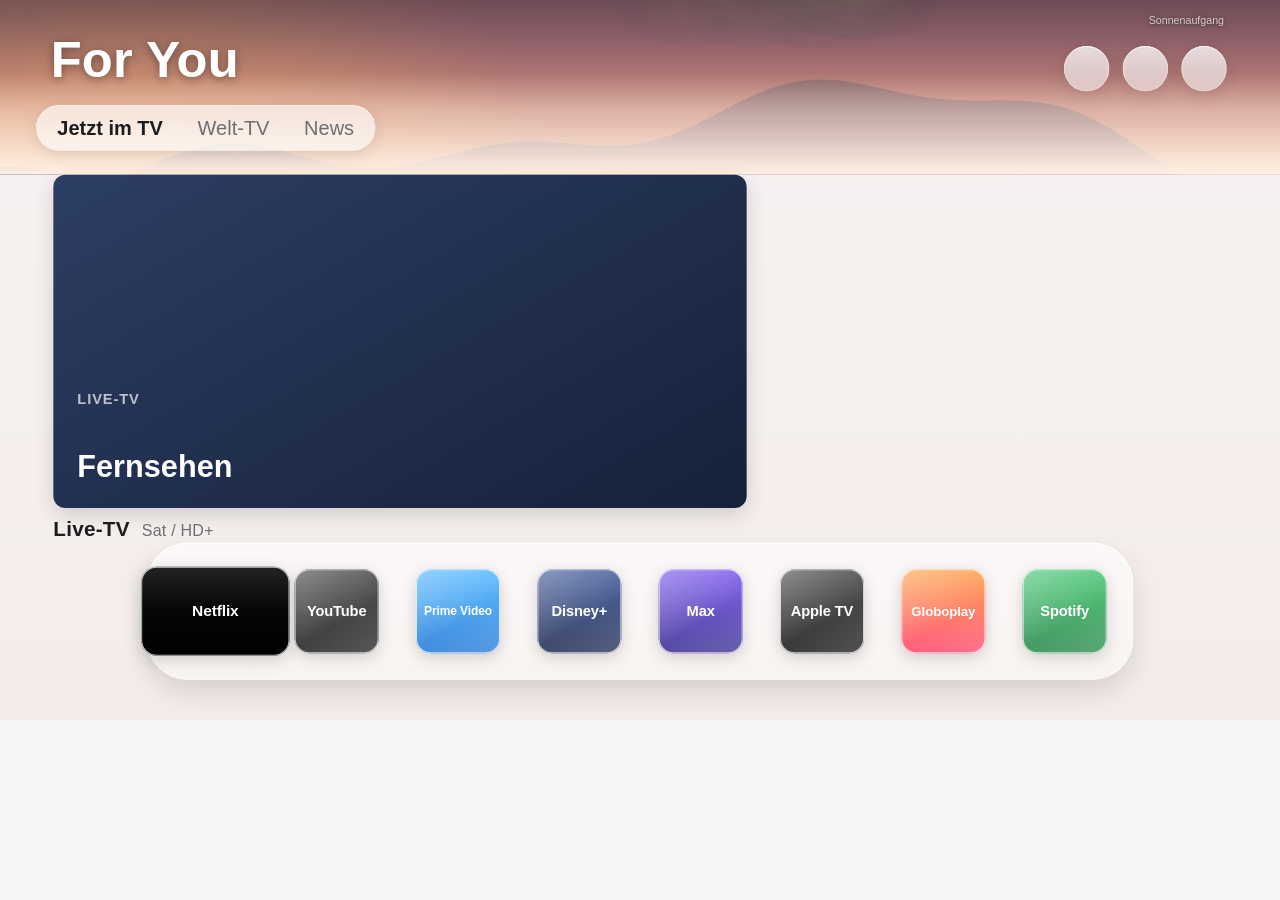
==== commit c8ea8b37: "Free My TV+ 1.1: Welt-TV ohne Grenze mit Suche, Kategorien, Free-TV-Listen, eigenen Quellen und Zule" ====
--- a/web/index.html
+++ b/web/index.html
@@ -59,9 +59,13 @@
   <div id="wtv" class="layer sheet plus">
     <h2>Welt-TV</h2>
     <div id="wtv-close" class="btn">Schließen</div>
-    <div id="wtv-chips"></div>
+    <div id="wtv-sidebox"><div id="wtv-side"></div></div>
+    <div id="wtv-hint"></div>
+    <div id="wtv-search"><input id="wtv-q" type="text" autocomplete="off" spellcheck="false"></div>
     <div id="wtv-info"></div>
     <div id="wtv-view"><div id="wtv-grid"></div></div>
+    <div id="wtv-bar"><div id="wtv-thumb"></div></div>
+    <div id="wtv-letter"></div>
   </div>
   <div id="tvlist" class="layer sheet plus">
     <h2>TV-Programm</h2>
--- a/web/home.css
+++ b/web/home.css
@@ -667,13 +667,31 @@
 #wtv .btn, #tvlist .hint { position: absolute; right: 90px; top: 78px; font-size: 24px; padding: 12px 28px; border-radius: 30px; background: rgba(255, 255, 255, 0.1); }
 #tvlist .hint { background: none; color: rgba(255, 255, 255, 0.55); }
 #wtv .btn.focus { background: #FFF; color: #1D1D1F; }
-#wtv-chips { position: absolute; left: 90px; right: 90px; top: 170px; height: 64px; white-space: nowrap; overflow: hidden; }
-#wtv-chips .chip { display: inline-block; height: 56px; line-height: 56px; padding: 0 24px; margin-right: 12px; border-radius: 28px; font-size: 23px; background: rgba(255, 255, 255, 0.1); }
-#wtv-chips .chip.on { box-shadow: inset 0 0 0 2px #34C759; }
-#wtv-chips .chip.focus { background: #FFF; color: #1D1D1F; }
-#wtv-info { position: absolute; left: 92px; top: 250px; font-size: 21px; color: rgba(255, 255, 255, 0.6); }
-#wtv-view { position: absolute; left: 90px; top: 300px; width: 1760px; height: 760px; overflow: hidden; }
-#wtv-grid { position: absolute; left: 10px; top: 10px; -webkit-transition: -webkit-transform 0.25s; transition: transform 0.25s; }
+#wtv h2 { left: 90px; text-align: left; }
+#wtv-sidebox { position: absolute; left: 70px; top: 160px; width: 370px; height: 820px; overflow: hidden; }
+#wtv-side { position: absolute; left: 0; top: 0; width: 360px; -webkit-transition: -webkit-transform 0.2s; transition: transform 0.2s; }
+#wtv-side .srow { height: 52px; line-height: 52px; margin-bottom: 8px; padding: 0 20px; border-radius: 14px; font-size: 23px; white-space: nowrap; overflow: hidden; text-overflow: ellipsis; color: rgba(255, 255, 255, 0.82); }
+#wtv-side .srow.group { font-weight: 700; color: #FFF; font-size: 21px; text-transform: uppercase; letter-spacing: 0.04em; margin-top: 10px; }
+#wtv-side .srow.src { padding-left: 44px; }
+#wtv-side .srow.add { padding-left: 44px; color: #34C759; }
+#wtv-side .srow.search, #wtv-side .srow.recent { font-weight: 600; color: #FFF; }
+#wtv-side .srow.on { box-shadow: inset 4px 0 0 #34C759; background: rgba(255, 255, 255, 0.06); }
+#wtv-side .srow.focus { background: #FFF; color: #1D1D1F; }
+#wtv-hint { position: absolute; left: 90px; bottom: 34px; font-size: 19px; color: rgba(255, 255, 255, 0.55); }
+#wtv-search { position: absolute; left: 470px; top: 160px; width: 1380px; height: 64px; border-radius: 32px; background: rgba(255, 255, 255, 0.1); }
+#wtv-search.focus { box-shadow: 0 0 0 3px #FFF; }
+#wtv-q { position: absolute; left: 28px; right: 28px; top: 0; height: 64px; border: 0; outline: 0; background: transparent; color: #FFF; font: inherit; font-size: 25px; }
+#wtv-info { position: absolute; left: 474px; top: 240px; font-size: 21px; color: rgba(255, 255, 255, 0.6); white-space: nowrap; }
+#wtv-view { position: absolute; left: 470px; top: 286px; width: 1386px; height: 770px; overflow: hidden; }
+#wtv-grid { position: absolute; left: 8px; top: 12px; -webkit-transition: -webkit-transform 0.2s; transition: transform 0.2s; }
+#wtv .chan { width: 260px; }
+#wtv .chan .logo { width: 240px; }
+#wtv-bar { position: absolute; left: 1870px; top: 290px; width: 12px; height: 760px; border-radius: 6px; background: rgba(255, 255, 255, 0.1); }
+#wtv-thumb { position: absolute; left: 0; width: 12px; border-radius: 6px; background: rgba(255, 255, 255, 0.5); -webkit-transition: top 0.2s; transition: top 0.2s; }
+#wtv-bar.focus { box-shadow: 0 0 0 3px #FFF; }
+#wtv-bar.focus #wtv-thumb { background: #34C759; }
+#wtv-letter { position: absolute; left: 1700px; top: 560px; width: 120px; height: 120px; line-height: 120px; border-radius: 60px; text-align: center; font-size: 64px; font-weight: 700; background: rgba(52, 199, 89, 0.95); color: #FFF; opacity: 0; -webkit-transition: opacity 0.25s; transition: opacity 0.25s; }
+#wtv-letter.on { opacity: 1; }
 .chan { position: absolute; width: 270px; height: 194px; border-radius: 18px; background: rgba(255, 255, 255, 0.07); -webkit-transition: -webkit-transform 0.15s; transition: transform 0.15s; }
 .chan .logo { position: absolute; left: 10px; top: 10px; width: 250px; height: 120px; border-radius: 12px; background: rgba(255, 255, 255, 0.92); text-align: center; line-height: 120px; overflow: hidden; }
 .chan .logo img { max-width: 210px; max-height: 96px; vertical-align: middle; }
@@ -722,3 +740,84 @@
 #privacy .p { margin: 0 0 14px; font-size: 24px; line-height: 1.45; color: rgba(255, 255, 255, 0.82); }
 #privacy .li { position: relative; margin: 0 0 12px; padding-left: 34px; font-size: 24px; line-height: 1.45; color: rgba(255, 255, 255, 0.82); }
 #privacy .li:before { content: ''; position: absolute; left: 6px; top: 14px; width: 9px; height: 9px; border-radius: 5px; background: #34C759; }
+
+/* Free My TV+: Karten mit eigenem Rechteck, Name in der Karte, Mini-Karten "Zuletzt gesehen" */
+.card .name .m { margin-left: 18px; font-size: 24px; font-weight: 500; color: #6E6E73; }
+.night .card .name .m { color: rgba(245, 245, 247, 0.62); }
+.card.inside .name { top: auto; bottom: 14px; left: 22px; right: 22px; font-size: 26px; color: #1D1D1F; z-index: 1; }
+.card.inside .img.logo img { top: 14%; height: 52%; }
+.card.mini .name { left: 10px; right: 10px; bottom: 10px; font-size: 17px; text-align: center; }
+.card.mini .img.logo img { left: 10%; width: 80%; top: 16%; height: 48%; }
+.card.mini.focus { -webkit-transform: translateY(-4px) scale(1.08); transform: translateY(-4px) scale(1.08); }
+.card.plain .img .big { font-size: 34px; }
+.card.plain .img.text .sym { left: 30px; top: 30px; }
+
+/* Free My TV+: Farbstimmungen nach Wetter und Tageszeit (Design: Automatisch oder fest gewaehlt) */
+.mood-sunrise #sky .day { background: -webkit-linear-gradient(top, #FFF1E6, #F3D5C3); background: linear-gradient(#FFF1E6, #F3D5C3); }
+.mood-sunrise #hole div { background: -webkit-linear-gradient(top, #FFF1E6, #F3D5C3); background: linear-gradient(#FFF1E6, #F3D5C3); background-size: 1920px 1080px; }
+.mood-sunrise #band .fade { background: -webkit-linear-gradient(top, rgba(0, 0, 0, 0.32) 0%, rgba(0, 0, 0, 0.06) 42%, rgba(255, 241, 230, 0.4) 62%, #FFF1E6 100%); background: linear-gradient(rgba(0, 0, 0, 0.32) 0%, rgba(0, 0, 0, 0.06) 42%, rgba(255, 241, 230, 0.4) 62%, #FFF1E6 100%); }
+.mood-sunrise.liveon .card .img.live { box-shadow: 0 0 0 26px #FFF1E6; }
+.mood-day #sky .day { background: -webkit-linear-gradient(top, #F5F5F7, #E2E2E7); background: linear-gradient(#F5F5F7, #E2E2E7); }
+.mood-day #hole div { background: -webkit-linear-gradient(top, #F5F5F7, #E2E2E7); background: linear-gradient(#F5F5F7, #E2E2E7); background-size: 1920px 1080px; }
+.mood-day #band .fade { background: -webkit-linear-gradient(top, rgba(0, 0, 0, 0.32) 0%, rgba(0, 0, 0, 0.06) 42%, rgba(245, 245, 247, 0.4) 62%, #F5F5F7 100%); background: linear-gradient(rgba(0, 0, 0, 0.32) 0%, rgba(0, 0, 0, 0.06) 42%, rgba(245, 245, 247, 0.4) 62%, #F5F5F7 100%); }
+.mood-day.liveon .card .img.live { box-shadow: 0 0 0 26px #F5F5F7; }
+.mood-partly #sky .day { background: -webkit-linear-gradient(top, #F1F4F8, #DCE3EB); background: linear-gradient(#F1F4F8, #DCE3EB); }
+.mood-partly #hole div { background: -webkit-linear-gradient(top, #F1F4F8, #DCE3EB); background: linear-gradient(#F1F4F8, #DCE3EB); background-size: 1920px 1080px; }
+.mood-partly #band .fade { background: -webkit-linear-gradient(top, rgba(0, 0, 0, 0.32) 0%, rgba(0, 0, 0, 0.06) 42%, rgba(241, 244, 248, 0.4) 62%, #F1F4F8 100%); background: linear-gradient(rgba(0, 0, 0, 0.32) 0%, rgba(0, 0, 0, 0.06) 42%, rgba(241, 244, 248, 0.4) 62%, #F1F4F8 100%); }
+.mood-partly.liveon .card .img.live { box-shadow: 0 0 0 26px #F1F4F8; }
+.mood-overcast #sky .day { background: -webkit-linear-gradient(top, #ECEEF1, #D3D8DE); background: linear-gradient(#ECEEF1, #D3D8DE); }
+.mood-overcast #hole div { background: -webkit-linear-gradient(top, #ECEEF1, #D3D8DE); background: linear-gradient(#ECEEF1, #D3D8DE); background-size: 1920px 1080px; }
+.mood-overcast #band .fade { background: -webkit-linear-gradient(top, rgba(0, 0, 0, 0.32) 0%, rgba(0, 0, 0, 0.06) 42%, rgba(236, 238, 241, 0.4) 62%, #ECEEF1 100%); background: linear-gradient(rgba(0, 0, 0, 0.32) 0%, rgba(0, 0, 0, 0.06) 42%, rgba(236, 238, 241, 0.4) 62%, #ECEEF1 100%); }
+.mood-overcast.liveon .card .img.live { box-shadow: 0 0 0 26px #ECEEF1; }
+.mood-rain #sky .day { background: -webkit-linear-gradient(top, #E6ECF2, #C9D3DD); background: linear-gradient(#E6ECF2, #C9D3DD); }
+.mood-rain #hole div { background: -webkit-linear-gradient(top, #E6ECF2, #C9D3DD); background: linear-gradient(#E6ECF2, #C9D3DD); background-size: 1920px 1080px; }
+.mood-rain #band .fade { background: -webkit-linear-gradient(top, rgba(0, 0, 0, 0.32) 0%, rgba(0, 0, 0, 0.06) 42%, rgba(230, 236, 242, 0.4) 62%, #E6ECF2 100%); background: linear-gradient(rgba(0, 0, 0, 0.32) 0%, rgba(0, 0, 0, 0.06) 42%, rgba(230, 236, 242, 0.4) 62%, #E6ECF2 100%); }
+.mood-rain.liveon .card .img.live { box-shadow: 0 0 0 26px #E6ECF2; }
+.mood-snow #sky .day { background: -webkit-linear-gradient(top, #F7FAFD, #E1EAF4); background: linear-gradient(#F7FAFD, #E1EAF4); }
+.mood-snow #hole div { background: -webkit-linear-gradient(top, #F7FAFD, #E1EAF4); background: linear-gradient(#F7FAFD, #E1EAF4); background-size: 1920px 1080px; }
+.mood-snow #band .fade { background: -webkit-linear-gradient(top, rgba(0, 0, 0, 0.32) 0%, rgba(0, 0, 0, 0.06) 42%, rgba(247, 250, 253, 0.4) 62%, #F7FAFD 100%); background: linear-gradient(rgba(0, 0, 0, 0.32) 0%, rgba(0, 0, 0, 0.06) 42%, rgba(247, 250, 253, 0.4) 62%, #F7FAFD 100%); }
+.mood-snow.liveon .card .img.live { box-shadow: 0 0 0 26px #F7FAFD; }
+.mood-fog #sky .day { background: -webkit-linear-gradient(top, #EFEFEB, #D9D9D2); background: linear-gradient(#EFEFEB, #D9D9D2); }
+.mood-fog #hole div { background: -webkit-linear-gradient(top, #EFEFEB, #D9D9D2); background: linear-gradient(#EFEFEB, #D9D9D2); background-size: 1920px 1080px; }
+.mood-fog #band .fade { background: -webkit-linear-gradient(top, rgba(0, 0, 0, 0.32) 0%, rgba(0, 0, 0, 0.06) 42%, rgba(239, 239, 235, 0.4) 62%, #EFEFEB 100%); background: linear-gradient(rgba(0, 0, 0, 0.32) 0%, rgba(0, 0, 0, 0.06) 42%, rgba(239, 239, 235, 0.4) 62%, #EFEFEB 100%); }
+.mood-fog.liveon .card .img.live { box-shadow: 0 0 0 26px #EFEFEB; }
+.mood-sunset #sky .day { background: -webkit-linear-gradient(top, #FFE6D6, #F2C3AC); background: linear-gradient(#FFE6D6, #F2C3AC); }
+.mood-sunset #hole div { background: -webkit-linear-gradient(top, #FFE6D6, #F2C3AC); background: linear-gradient(#FFE6D6, #F2C3AC); background-size: 1920px 1080px; }
+.mood-sunset #band .fade { background: -webkit-linear-gradient(top, rgba(0, 0, 0, 0.32) 0%, rgba(0, 0, 0, 0.06) 42%, rgba(255, 230, 214, 0.4) 62%, #FFE6D6 100%); background: linear-gradient(rgba(0, 0, 0, 0.32) 0%, rgba(0, 0, 0, 0.06) 42%, rgba(255, 230, 214, 0.4) 62%, #FFE6D6 100%); }
+.mood-sunset.liveon .card .img.live { box-shadow: 0 0 0 26px #FFE6D6; }
+.mood-dusk #sky .night { background: -webkit-linear-gradient(top, #2B2542, #15121F); background: linear-gradient(#2B2542, #15121F); }
+.mood-dusk #hole div { background: -webkit-linear-gradient(top, #2B2542, #15121F); background: linear-gradient(#2B2542, #15121F); background-size: 1920px 1080px; }
+.mood-dusk #band .fade { background: -webkit-linear-gradient(top, rgba(0, 0, 0, 0.32) 0%, rgba(0, 0, 0, 0.06) 42%, rgba(43, 37, 66, 0.4) 62%, #2B2542 100%); background: linear-gradient(rgba(0, 0, 0, 0.32) 0%, rgba(0, 0, 0, 0.06) 42%, rgba(43, 37, 66, 0.4) 62%, #2B2542 100%); }
+.mood-dusk.liveon .card .img.live { box-shadow: 0 0 0 26px #2B2542; }
+.mood-night #sky .night { background: -webkit-linear-gradient(top, #141B2D, #0A0D17); background: linear-gradient(#141B2D, #0A0D17); }
+.mood-night #hole div { background: -webkit-linear-gradient(top, #141B2D, #0A0D17); background: linear-gradient(#141B2D, #0A0D17); background-size: 1920px 1080px; }
+.mood-night #band .fade { background: -webkit-linear-gradient(top, rgba(0, 0, 0, 0.32) 0%, rgba(0, 0, 0, 0.06) 42%, rgba(20, 27, 45, 0.4) 62%, #141B2D 100%); background: linear-gradient(rgba(0, 0, 0, 0.32) 0%, rgba(0, 0, 0, 0.06) 42%, rgba(20, 27, 45, 0.4) 62%, #141B2D 100%); }
+.mood-night.liveon .card .img.live { box-shadow: 0 0 0 26px #141B2D; }
+.mood-nightcloud #sky .night { background: -webkit-linear-gradient(top, #1F2126, #0E0F12); background: linear-gradient(#1F2126, #0E0F12); }
+.mood-nightcloud #hole div { background: -webkit-linear-gradient(top, #1F2126, #0E0F12); background: linear-gradient(#1F2126, #0E0F12); background-size: 1920px 1080px; }
+.mood-nightcloud #band .fade { background: -webkit-linear-gradient(top, rgba(0, 0, 0, 0.32) 0%, rgba(0, 0, 0, 0.06) 42%, rgba(31, 33, 38, 0.4) 62%, #1F2126 100%); background: linear-gradient(rgba(0, 0, 0, 0.32) 0%, rgba(0, 0, 0, 0.06) 42%, rgba(31, 33, 38, 0.4) 62%, #1F2126 100%); }
+.mood-nightcloud.liveon .card .img.live { box-shadow: 0 0 0 26px #1F2126; }
+.mood-nightsnow #sky .night { background: -webkit-linear-gradient(top, #1B2231, #0C1019); background: linear-gradient(#1B2231, #0C1019); }
+.mood-nightsnow #hole div { background: -webkit-linear-gradient(top, #1B2231, #0C1019); background: linear-gradient(#1B2231, #0C1019); background-size: 1920px 1080px; }
+.mood-nightsnow #band .fade { background: -webkit-linear-gradient(top, rgba(0, 0, 0, 0.32) 0%, rgba(0, 0, 0, 0.06) 42%, rgba(27, 34, 49, 0.4) 62%, #1B2231 100%); background: linear-gradient(rgba(0, 0, 0, 0.32) 0%, rgba(0, 0, 0, 0.06) 42%, rgba(27, 34, 49, 0.4) 62%, #1B2231 100%); }
+.mood-nightsnow.liveon .card .img.live { box-shadow: 0 0 0 26px #1B2231; }
+.mood-storm #sky .night { background: -webkit-linear-gradient(top, #242830, #101217); background: linear-gradient(#242830, #101217); }
+.mood-storm #hole div { background: -webkit-linear-gradient(top, #242830, #101217); background: linear-gradient(#242830, #101217); background-size: 1920px 1080px; }
+.mood-storm #band .fade { background: -webkit-linear-gradient(top, rgba(0, 0, 0, 0.32) 0%, rgba(0, 0, 0, 0.06) 42%, rgba(36, 40, 48, 0.4) 62%, #242830 100%); background: linear-gradient(rgba(0, 0, 0, 0.32) 0%, rgba(0, 0, 0, 0.06) 42%, rgba(36, 40, 48, 0.4) 62%, #242830 100%); }
+.mood-storm.liveon .card .img.live { box-shadow: 0 0 0 26px #242830; }
+
+/* Free My TV+: Glas-Kacheln in der Leiste. In Ruhe quadratisch und milchig, im Fokus breit und in voller Farbe. */
+.tile.glass { box-shadow: inset 0 0 0 1.5px rgba(255, 255, 255, 0.75), 0 6px 22px rgba(0, 0, 0, 0.16);
+  -webkit-transition: -webkit-transform 0.2s cubic-bezier(0.2, 0.9, 0.3, 1.2), width 0.2s, left 0.2s, box-shadow 0.2s, opacity 0.3s;
+  transition: transform 0.2s cubic-bezier(0.2, 0.9, 0.3, 1.2), width 0.2s, left 0.2s, box-shadow 0.2s, opacity 0.3s; }
+.tile.glass::before { content: ''; position: absolute; left: 0; top: 0; right: 0; bottom: 0; z-index: 0;
+  background: -webkit-linear-gradient(-60deg, rgba(255, 255, 255, 0.5), rgba(255, 255, 255, 0.22) 60%, rgba(255, 255, 255, 0.32));
+  background: linear-gradient(150deg, rgba(255, 255, 255, 0.5), rgba(255, 255, 255, 0.22) 60%, rgba(255, 255, 255, 0.32));
+  -webkit-transition: opacity 0.2s; transition: opacity 0.2s; }
+.tile.glass img, .tile.glass .word { z-index: 1; }
+.tile.glass img { max-width: 72%; max-height: 58%; }
+.tile.glass img.logo { width: 72%; height: 46%; }
+.tile.glass.focus { -webkit-transform: scale(1.06); transform: scale(1.06); }
+.tile.glass.focus::before { opacity: 0; }
+.night .tile.glass { box-shadow: inset 0 0 0 1.5px rgba(255, 255, 255, 0.35), 0 6px 22px rgba(0, 0, 0, 0.4); }
+.night .tile.glass::before { background: rgba(255, 255, 255, 0.14); }
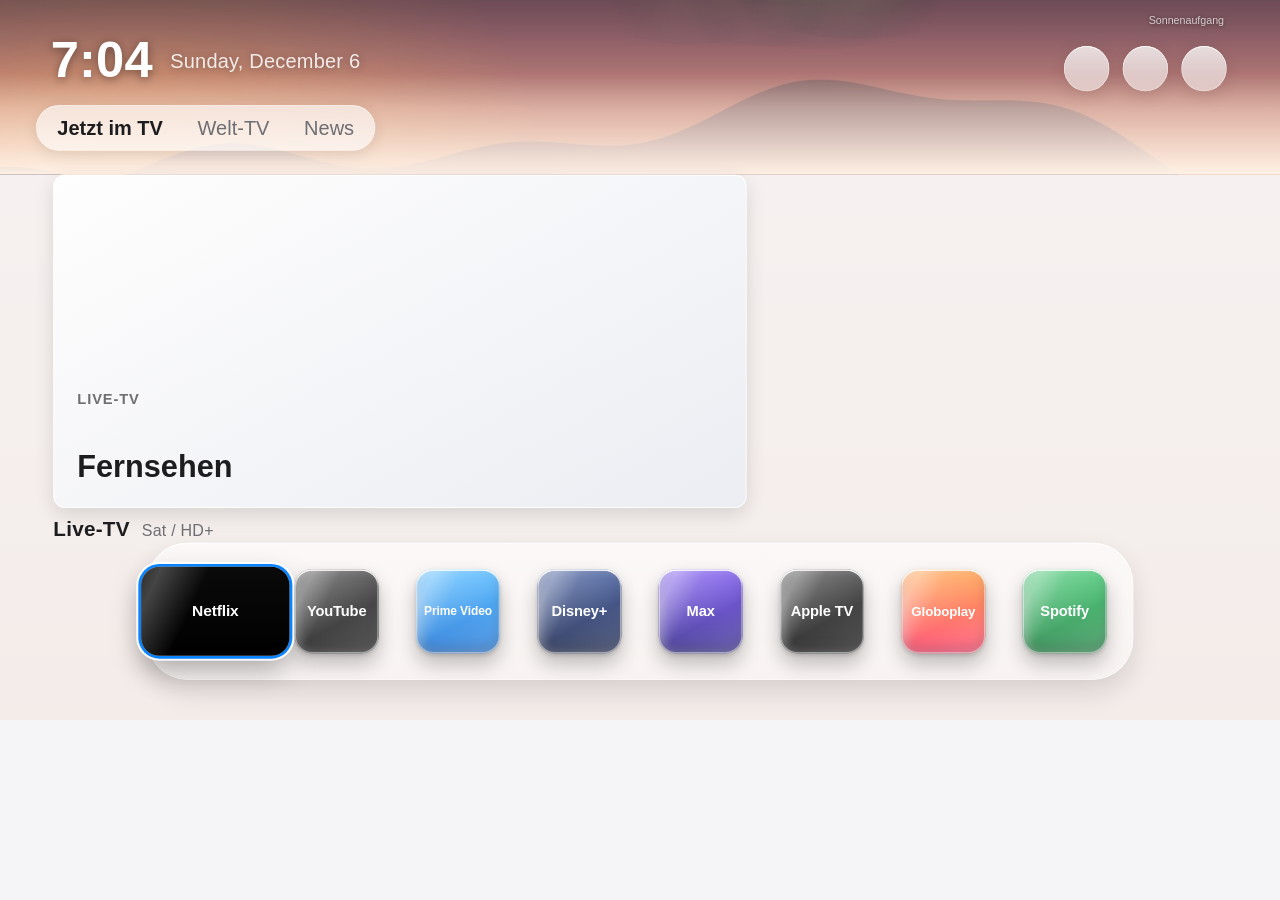
==== commit fe08cfab: "Free My TV+ 1.2: Startseite mit Uhrzeit, Senderschalter, Suche; Sat-Infofeld; Welt-TV mit Ländern, G" ====
--- a/web/index.html
+++ b/web/index.html
@@ -62,6 +62,7 @@
     <div id="wtv-sidebox"><div id="wtv-side"></div></div>
     <div id="wtv-hint"></div>
     <div id="wtv-search"><input id="wtv-q" type="text" autocomplete="off" spellcheck="false"></div>
+    <div id="wtv-filter"></div>
     <div id="wtv-info"></div>
     <div id="wtv-view"><div id="wtv-grid"></div></div>
     <div id="wtv-bar"><div id="wtv-thumb"></div></div>
@@ -69,13 +70,25 @@
   </div>
   <div id="tvlist" class="layer sheet plus">
     <h2>TV-Programm</h2>
-    <div class="hint">OK: umschalten  ·  Zurück: schließen</div>
+    <div class="hint">OK: umschalten  ·  ► / Info: Details  ·  P+/P−: blättern  ·  Zurück: schließen</div>
     <div id="tvlist-view"><div id="tvlist-rows"></div></div>
+    <div id="tvlist-info"></div>
   </div>
   <div id="privacy" class="layer sheet plus">
     <h2>Werbung &amp; Tracking</h2>
     <div class="hint">▲ ▼ blättern  ·  OK: neu prüfen  ·  Zurück: schließen</div>
     <div id="privacy-view"><div id="privacy-body"></div></div>
+  </div>
+  <div id="wx" class="layer sheet plus">
+    <h2>Wetterbericht</h2>
+    <div id="wx-body"></div>
+  </div>
+  <div id="topics" class="layer sheet plus">
+    <h2>News-Themen</h2>
+    <div class="hint">Links Kachel wählen, rechts das Thema  ·  P+/P−: Buchstaben  ·  Zurück: fertig</div>
+    <div id="tp-slots"></div>
+    <div id="tp-search"><input id="tp-q" type="text" autocomplete="off" spellcheck="false" placeholder="Thema suchen oder eigenes eintippen (OK)"></div>
+    <div id="tp-view"><div id="tp-grid"></div></div>
   </div>
   <div id="player" class="layer">
     <video id="video" autoplay></video>
@@ -93,6 +106,7 @@
 <script src="zones.js"></script>
 <script src="data.js"></script>
 <script src="scene.js"></script>
+<script src="topics.js"></script>
 <script src="plus.js"></script>
 <script src="home.js"></script>
 </body>
--- a/web/home.css
+++ b/web/home.css
@@ -681,8 +681,8 @@
 #wtv-search { position: absolute; left: 470px; top: 160px; width: 1380px; height: 64px; border-radius: 32px; background: rgba(255, 255, 255, 0.1); }
 #wtv-search.focus { box-shadow: 0 0 0 3px #FFF; }
 #wtv-q { position: absolute; left: 28px; right: 28px; top: 0; height: 64px; border: 0; outline: 0; background: transparent; color: #FFF; font: inherit; font-size: 25px; }
-#wtv-info { position: absolute; left: 474px; top: 240px; font-size: 21px; color: rgba(255, 255, 255, 0.6); white-space: nowrap; }
-#wtv-view { position: absolute; left: 470px; top: 286px; width: 1386px; height: 770px; overflow: hidden; }
+#wtv-info { position: absolute; left: 474px; top: 1036px; font-size: 21px; color: rgba(255, 255, 255, 0.6); white-space: nowrap; }
+#wtv-view { position: absolute; left: 470px; top: 290px; width: 1386px; height: 736px; overflow: hidden; }
 #wtv-grid { position: absolute; left: 8px; top: 12px; -webkit-transition: -webkit-transform 0.2s; transition: transform 0.2s; }
 #wtv .chan { width: 260px; }
 #wtv .chan .logo { width: 240px; }
@@ -821,3 +821,149 @@
 .tile.glass.focus::before { opacity: 0; }
 .night .tile.glass { box-shadow: inset 0 0 0 1.5px rgba(255, 255, 255, 0.35), 0 6px 22px rgba(0, 0, 0, 0.4); }
 .night .tile.glass::before { background: rgba(255, 255, 255, 0.14); }
+
+/* Free My TV+ 1.2: Laenderfilter, "Jetzt laeuft" unter dem Sender, Welt-TV halb durchsichtig ueber dem laufenden Sender */
+#wtv-filter { position: absolute; left: 470px; top: 236px; width: 1380px; height: 46px; white-space: nowrap; overflow: hidden; }
+#wtv-filter .fchip { display: inline-block; height: 40px; line-height: 40px; padding: 0 18px; margin-right: 10px; border-radius: 20px; font-size: 20px; font-weight: 600; background: rgba(255, 255, 255, 0.1); }
+#wtv-filter .fchip.on { box-shadow: inset 0 0 0 2px #34C759; }
+#wtv-filter .fchip.focus { background: #FFF; color: #1D1D1F; }
+#wtv .chan { height: 200px; }
+#wtv .chan .cn { top: 136px; font-size: 20px; }
+#wtv .chan .np { position: absolute; left: 16px; right: 16px; top: 166px; font-size: 17px; color: rgba(255, 255, 255, 0.62); white-space: nowrap; overflow: hidden; text-overflow: ellipsis; }
+#wtv.over { z-index: 6; background: rgba(4, 6, 12, 0.5) !important; background-image: none !important; }
+#wtv.over .chan { background: rgba(20, 24, 34, 0.55); }
+#wtv.over .chan .logo { background: rgba(255, 255, 255, 0.78); }
+#wtv.over #wtv-sidebox { background: rgba(4, 6, 12, 0.45); border-radius: 18px; }
+
+/* MARK: - Free My TV+ 1.2 */
+
+/* oben links: Uhrzeit, Wettersymbol, Datum */
+#title .tclock { font-variant-numeric: tabular-nums; }
+#title .tsym { display: inline-block; position: relative; vertical-align: -6px; margin: 0 22px 0 26px; background: #FFF; }
+#title .tdate { font-size: 30px; font-weight: 500; opacity: 0.85; vertical-align: 14px; }
+
+/* Sichtbarer Fokus auch weiss auf weiss: blauer Ring mit hellem Saum */
+.card.focus .img { box-shadow: 0 0 0 4px #0A84FF, 0 0 0 7px rgba(255, 255, 255, 0.9), 0 24px 46px rgba(0, 0, 0, 0.34); }
+.card.focus .img::after { box-shadow: none; }
+.tile.focus, .tile.glass.focus { box-shadow: 0 0 0 4px #0A84FF, 0 0 0 7px rgba(255, 255, 255, 0.9), 0 18px 40px rgba(0, 0, 0, 0.34) !important; }
+.tile.moving { -webkit-animation: wiggle 0.5s infinite alternate; animation: wiggle 0.5s infinite alternate; }
+@-webkit-keyframes wiggle { from { -webkit-transform: scale(1.1) rotate(-2deg); } to { -webkit-transform: scale(1.1) rotate(2deg); } }
+@keyframes wiggle { from { transform: scale(1.1) rotate(-2deg); } to { transform: scale(1.1) rotate(2deg); } }
+
+/* Textkacheln: Milchglas statt dunkelblau, passend zum hellen Rahmen (nachts dunkles Glas) */
+.card .img.text { background: -webkit-linear-gradient(-60deg, rgba(255, 255, 255, 0.92), rgba(233, 237, 244, 0.82)); background: linear-gradient(150deg, rgba(255, 255, 255, 0.92), rgba(233, 237, 244, 0.82));
+  box-shadow: inset 0 1px 0 #FFF, inset 0 0 0 1.5px rgba(255, 255, 255, 0.8), 0 10px 30px rgba(0, 0, 0, 0.12); }
+.card .img.text .kicker { color: #6E6E73; }
+.card .img.text .big { color: #1D1D1F; }
+.card .img.text .sym { background: #1D1D1F; }
+.night .card .img.text { background: -webkit-linear-gradient(-60deg, rgba(58, 60, 70, 0.9), rgba(28, 30, 38, 0.9)); background: linear-gradient(150deg, rgba(58, 60, 70, 0.9), rgba(28, 30, 38, 0.9)); }
+.night .card .img.text .kicker { color: rgba(255, 255, 255, 0.6); }
+.night .card .img.text .big { color: #FFF; }
+.night .card .img.text .sym { background: #FFF; }
+/* mit Bild (Sendung, Artikel): Bild fuellt die Kachel, Schrift weiss */
+.card.pic .img.text { background-size: cover; background-position: center; }
+.card.pic .img.text .kicker { color: rgba(255, 255, 255, 0.85); }
+.card.pic .img.text .big { color: #FFF; text-shadow: 0 2px 10px rgba(0, 0, 0, 0.5); }
+/* flache Kacheln (Suche, Themen) */
+.card.flat .img .big { bottom: 30px; font-size: 26px; }
+.card.flat .img .kicker { bottom: 66px; font-size: 18px; }
+.card.flat.focus { -webkit-transform: translateY(-3px) scale(1.02); transform: translateY(-3px) scale(1.02); }
+/* News: Artikel blaettern mit Einblenden */
+.card.newscard .img { -webkit-animation: fadein 0.6s; animation: fadein 0.6s; }
+.card.newscard .img .big { max-height: 150px; }
+@-webkit-keyframes fadein { from { opacity: 0.2; } to { opacity: 1; } }
+@keyframes fadein { from { opacity: 0.2; } to { opacity: 1; } }
+/* Senderkachel zum Umschalten */
+.card.switcher .img .zk { position: absolute; left: 22px; right: 22px; top: 18px; bottom: auto; font-size: 17px; color: #6E6E73; text-transform: none; letter-spacing: 0; }
+.card.switcher .zrows { position: absolute; left: 14px; right: 14px; top: 56px; }
+.card.switcher .zrow { height: 46px; line-height: 46px; padding: 0 12px; border-radius: 12px; font-size: 21px; color: #6E6E73; white-space: nowrap; overflow: hidden; text-overflow: ellipsis; }
+.card.switcher .zrow .zn { display: inline-block; width: 46px; color: #8E8E93; }
+.card.switcher .zrow.cur { height: auto; line-height: 30px; padding: 10px 12px; background: rgba(10, 132, 255, 0.12); color: #1D1D1F; font-weight: 700; }
+.card.switcher .zrow .zp { font-size: 17px; font-weight: 500; color: #3A3A3C; white-space: nowrap; overflow: hidden; text-overflow: ellipsis; padding-left: 46px; }
+.card.switcher.zapping .img { box-shadow: 0 0 0 4px #34C759, 0 0 0 7px rgba(255, 255, 255, 0.9), 0 24px 46px rgba(0, 0, 0, 0.34); }
+.night .card.switcher .zrow.cur { color: #FFF; }
+.night .card.switcher .zrow .zp { color: rgba(255, 255, 255, 0.7); }
+/* Zuletzt gesehen: kleine Kacheln */
+.card.mini .name { font-size: 14px; bottom: 6px; }
+.card.mini .img.logo img { top: 10%; height: 52%; }
+
+/* Glas-Wuerfel: dicke Kante, Lichtkante oben, Schatten unten, Spiegelung schraeg */
+.tile.glass { border-radius: 26px;
+  box-shadow: inset 0 2px 0 rgba(255, 255, 255, 0.95), inset 0 -10px 18px rgba(0, 0, 0, 0.22), inset 0 0 0 2px rgba(255, 255, 255, 0.55), inset 6px 0 12px rgba(255, 255, 255, 0.25), 0 16px 30px rgba(0, 0, 0, 0.24), 0 3px 6px rgba(0, 0, 0, 0.14); }
+.tile.glass::after { content: ''; position: absolute; left: -30%; top: -60%; width: 60%; height: 220%; opacity: 0.55; z-index: 2;
+  background: -webkit-linear-gradient(left, rgba(255, 255, 255, 0), rgba(255, 255, 255, 0.45) 50%, rgba(255, 255, 255, 0));
+  background: linear-gradient(90deg, rgba(255, 255, 255, 0), rgba(255, 255, 255, 0.45) 50%, rgba(255, 255, 255, 0));
+  -webkit-transform: rotate(25deg); transform: rotate(25deg); }
+
+/* Senderliste mit Infofeld */
+#tvlist-view { left: 120px; right: auto; width: 1020px; }
+#tvlist .row .num { width: 80px; margin-right: 20px; }
+#tvlist .row .nm { width: 330px; }
+#tvlist .row .pg { display: inline-block; width: 470px; overflow: hidden; text-overflow: ellipsis; vertical-align: top; }
+#tvlist .row .ib { position: absolute; right: 16px; top: 0; color: rgba(255, 255, 255, 0.35); }
+#tvlist .row.focus .ib { color: #0A84FF; }
+#tvlist-info { position: absolute; left: 1180px; top: 180px; width: 640px; height: 820px; overflow: hidden; padding: 26px 30px; box-sizing: border-box; border-radius: 22px; background: rgba(255, 255, 255, 0.08); }
+#tvlist-info.focus { box-shadow: 0 0 0 3px #0A84FF; }
+#tvlist-info .ich { font-size: 20px; color: rgba(255, 255, 255, 0.55); margin-bottom: 14px; }
+#tvlist-info .iimg { height: 250px; margin: 0 -30px 18px; background-size: cover; background-position: center 30%; }
+#tvlist-info .it { font-size: 32px; font-weight: 700; line-height: 1.2; }
+#tvlist-info .itime { font-size: 21px; color: rgba(255, 255, 255, 0.6); margin: 8px 0 16px; }
+#tvlist-info .ih { margin-top: 18px; font-size: 18px; font-weight: 700; text-transform: uppercase; letter-spacing: 0.06em; color: rgba(255, 255, 255, 0.55); }
+#tvlist-info .itx { font-size: 21px; line-height: 1.45; color: rgba(255, 255, 255, 0.85); }
+#tvlist-info .inx { font-size: 23px; font-weight: 600; }
+
+/* Wetterbericht */
+#wx-body { position: absolute; left: 90px; right: 90px; top: 170px; bottom: 40px; }
+#wx .wx-msg { font-size: 28px; color: rgba(255, 255, 255, 0.7); }
+#wx .wx-now { position: relative; height: 200px; }
+#wx .wx-now .sym { position: absolute; left: 0; top: 20px; background: #FFF; }
+#wx .wx-big { position: absolute; left: 150px; top: 10px; }
+#wx .wx-big .t { font-size: 96px; font-weight: 300; line-height: 1; }
+#wx .wx-big .c { font-size: 26px; color: rgba(255, 255, 255, 0.75); margin-top: 10px; }
+#wx .wx-facts { position: absolute; left: 640px; right: 0; top: 10px; }
+#wx .wx-facts .f { display: inline-block; width: 220px; margin: 0 14px 14px 0; padding: 10px 16px; border-radius: 14px; background: rgba(255, 255, 255, 0.08); }
+#wx .wx-facts .l, #wx .wx-day .l { display: block; font-size: 16px; color: rgba(255, 255, 255, 0.55); }
+#wx .wx-facts .v { font-size: 24px; font-weight: 600; }
+#wx .wx-days { position: absolute; left: 0; right: 0; top: 230px; white-space: nowrap; }
+#wx .wx-day { display: inline-block; vertical-align: top; width: 228px; margin-right: 13px; padding: 16px 16px 10px; box-sizing: border-box; border-radius: 18px; background: rgba(255, 255, 255, 0.08); white-space: normal; }
+#wx .wx-day .n { font-size: 22px; font-weight: 700; }
+#wx .wx-day .sym { display: block; margin: 10px 0; background: #FFF; }
+#wx .wx-day .mx { font-size: 26px; font-weight: 600; margin-bottom: 8px; }
+#wx .wx-day .r { margin-top: 7px; }
+#wx .wx-day .r .v { font-size: 19px; }
+#wx .wx-src { position: absolute; left: 0; bottom: 0; font-size: 18px; color: rgba(255, 255, 255, 0.5); }
+
+/* News-Themenwahl */
+#topics .hint { position: absolute; right: 90px; top: 88px; font-size: 21px; color: rgba(255, 255, 255, 0.55); }
+#tp-slots { position: absolute; left: 90px; top: 170px; width: 380px; }
+#tp-slots .tslot { padding: 16px 22px; margin-bottom: 14px; border-radius: 18px; background: rgba(255, 255, 255, 0.08); }
+#tp-slots .tslot .k { font-size: 17px; color: rgba(255, 255, 255, 0.55); }
+#tp-slots .tslot .v { font-size: 27px; font-weight: 700; }
+#tp-slots .tslot.on { box-shadow: inset 4px 0 0 #34C759; }
+#tp-slots .tslot.focus { background: #FFF; color: #1D1D1F; }
+#tp-slots .tslot.focus .k { color: #6E6E73; }
+#tp-search { position: absolute; left: 520px; top: 170px; width: 1310px; height: 64px; border-radius: 32px; background: rgba(255, 255, 255, 0.1); }
+#tp-search.focus { box-shadow: 0 0 0 3px #FFF; }
+#tp-q { position: absolute; left: 28px; right: 28px; top: 0; height: 64px; border: 0; outline: 0; background: transparent; color: #FFF; font: inherit; font-size: 25px; }
+#tp-view { position: absolute; left: 520px; top: 262px; width: 1340px; height: 780px; overflow: hidden; }
+#tp-grid .tchip { position: absolute; width: 312px; height: 52px; line-height: 52px; padding: 0 18px; box-sizing: border-box; border-radius: 14px; font-size: 22px; background: rgba(255, 255, 255, 0.07); white-space: nowrap; overflow: hidden; text-overflow: ellipsis; }
+#tp-grid .tchip.on { box-shadow: inset 0 0 0 2px #34C759; }
+#tp-grid .tchip.focus { background: #FFF; color: #1D1D1F; }
+
+#title .tdate { margin-left: 26px; }
+.card.newscard .img .kicker { top: 24px; bottom: auto; }
+.card.newscard .img .big { bottom: 24px; max-height: 112px; font-size: 27px; }
+.card.newscard:first-child .img .big { max-height: 160px; font-size: 40px; }
+.card.newscard:first-child .img .kicker { top: 30px; font-size: 20px; }
+
+#wx .wx-facts { left: 600px; }
+#wx .wx-facts .f { width: 196px; margin: 0 12px 12px 0; padding: 8px 14px; }
+#wx .wx-facts .v { font-size: 22px; }
+#wx .wx-days { top: 236px; }
+#wx .wx-day { padding: 14px 16px 8px; }
+#wx .wx-day .sym { margin: 6px 0; }
+#wx .wx-day .r { margin-top: 3px; }
+#wx .wx-day .l { font-size: 15px; }
+#wx .wx-day .r .v { font-size: 18px; }
+#wx .wx-src { top: -70px; bottom: auto; left: auto; right: 0; }
+#topics .hint { top: auto; bottom: 30px; right: auto; left: 520px; }
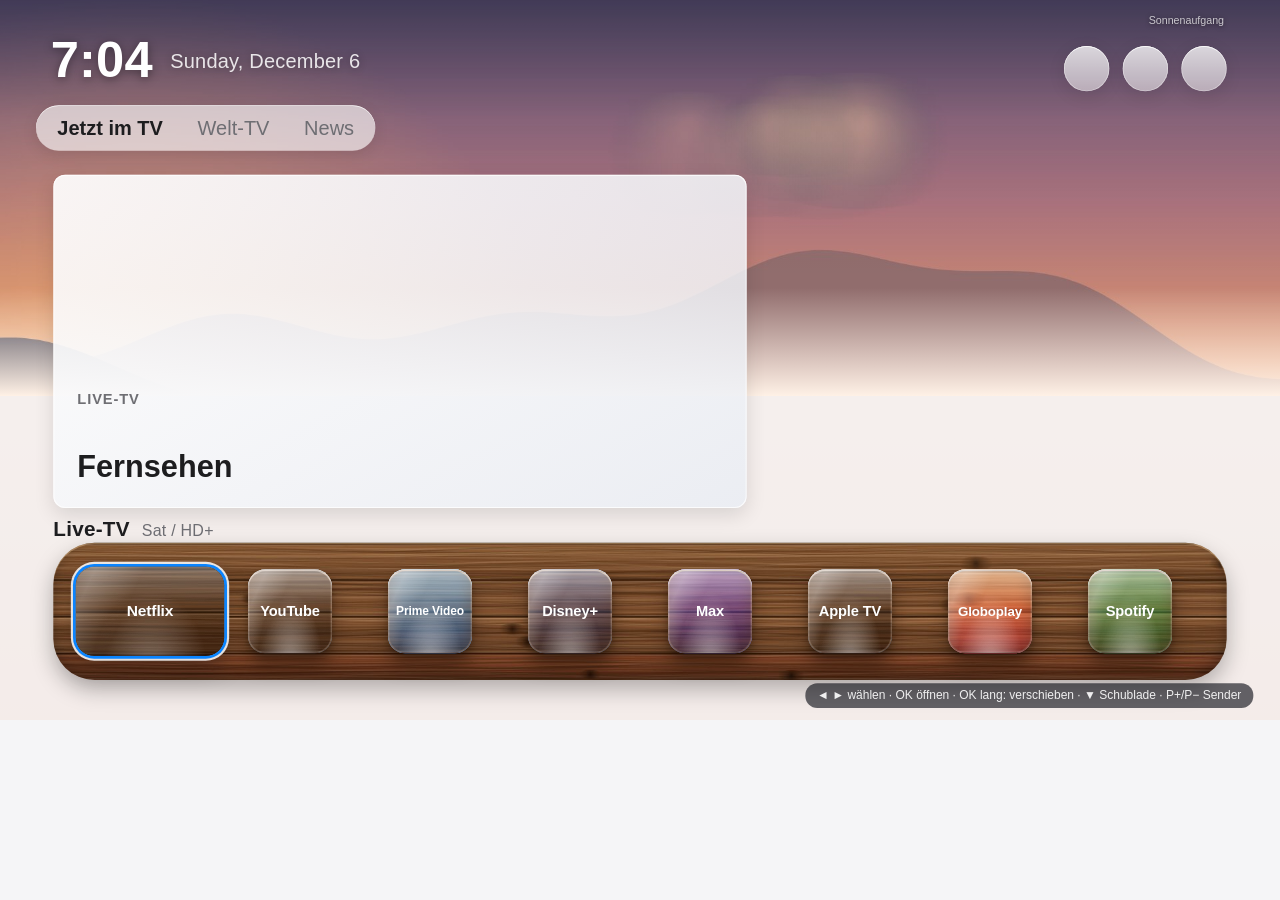
==== commit 2e7bffc3: "Free My TV+ 1.3: TV-Vollbild, Programmführer, Mediaplayer, Legende, Glaswürfel auf Holz, 2.500 News-" ====
--- a/web/index.html
+++ b/web/index.html
@@ -85,10 +85,25 @@
   </div>
   <div id="topics" class="layer sheet plus">
     <h2>News-Themen</h2>
-    <div class="hint">Links Kachel wählen, rechts das Thema  ·  P+/P−: Buchstaben  ·  Zurück: fertig</div>
+    <div class="hint">Links Kachel wählen, rechts das Thema</div>
     <div id="tp-slots"></div>
+    <div id="tp-letters"></div>
+    <div id="tp-count"></div>
     <div id="tp-search"><input id="tp-q" type="text" autocomplete="off" spellcheck="false" placeholder="Thema suchen oder eigenes eintippen (OK)"></div>
     <div id="tp-view"><div id="tp-grid"></div></div>
+  </div>
+  <div id="guide" class="layer sheet plus">
+    <h2>Programmführer</h2>
+    <div id="gd-head"></div>
+    <div id="gd-rows"></div>
+    <div id="gd-now"></div>
+    <div id="gd-info"></div>
+  </div>
+  <div id="media" class="layer sheet plus">
+    <h2>Mediaplayer</h2>
+    <div id="media-title"></div>
+    <div id="media-search"><input id="media-q" type="text" autocomplete="off" spellcheck="false" placeholder="https://… oder rtsp://… eingeben, OK spielt ab"></div>
+    <div id="media-view"><div id="media-rows"></div></div>
   </div>
   <div id="player" class="layer">
     <video id="video" autoplay></video>
@@ -97,6 +112,7 @@
     <div id="player-msg"></div>
   </div>
   <div id="toast"></div>
+  <div id="legend" class="off"></div>
 </div>
 <script src="config.js"></script>
 <script src="coins.js"></script>
--- a/web/home.css
+++ b/web/home.css
@@ -967,3 +967,142 @@
 #wx .wx-day .r .v { font-size: 18px; }
 #wx .wx-src { top: -70px; bottom: auto; left: auto; right: 0; }
 #topics .hint { top: auto; bottom: 30px; right: auto; left: 520px; }
+
+/* MARK: - Free My TV+ 1.3 */
+
+/* Foto-Streifen: bis 40 % der Hoehe voll, dann auf 15 % sauber ausblenden (262 -> 594 px) */
+#band, #band .ph, #band .fade { height: 594px; }
+#band .ph { background-position: center 45%; }
+#band .fade {
+  background: -webkit-linear-gradient(top, rgba(0, 0, 0, 0.3) 0%, rgba(0, 0, 0, 0.04) 30%, rgba(244, 244, 246, 0) 72.7%, #F4F4F6 100%);
+  background: linear-gradient(rgba(0, 0, 0, 0.3) 0%, rgba(0, 0, 0, 0.04) 30%, rgba(244, 244, 246, 0) 72.7%, #F4F4F6 100%); }
+.night #band .fade {
+  background: -webkit-linear-gradient(top, rgba(0, 0, 0, 0.32) 0%, rgba(0, 0, 0, 0.06) 30%, rgba(15, 15, 17, 0) 72.7%, #0F0F11 100%);
+  background: linear-gradient(rgba(0, 0, 0, 0.32) 0%, rgba(0, 0, 0, 0.06) 30%, rgba(15, 15, 17, 0) 72.7%, #0F0F11 100%); }
+/* waehrend das Livebild laeuft, ist der Streifen an seiner Stelle ausgeschnitten */
+.liveon #band { -webkit-clip-path: polygon(0 0, 1920px 0, 1920px 594px, 1120px 594px, 1120px 262px, 80px 262px, 80px 594px, 0 594px);
+  clip-path: polygon(0 0, 1920px 0, 1920px 594px, 1120px 594px, 1120px 262px, 80px 262px, 80px 594px, 0 594px); }
+.liveon .card .img.live { box-shadow: none; }
+.mood-sunrise #band .fade { background: -webkit-linear-gradient(top, rgba(0, 0, 0, 0.3) 0%, rgba(0, 0, 0, 0.04) 30%, rgba(255, 241, 230, 0) 72.7%, #FFF1E6 100%); background: linear-gradient(rgba(0, 0, 0, 0.3) 0%, rgba(0, 0, 0, 0.04) 30%, rgba(255, 241, 230, 0) 72.7%, #FFF1E6 100%); }
+.mood-day #band .fade { background: -webkit-linear-gradient(top, rgba(0, 0, 0, 0.3) 0%, rgba(0, 0, 0, 0.04) 30%, rgba(245, 245, 247, 0) 72.7%, #F5F5F7 100%); background: linear-gradient(rgba(0, 0, 0, 0.3) 0%, rgba(0, 0, 0, 0.04) 30%, rgba(245, 245, 247, 0) 72.7%, #F5F5F7 100%); }
+.mood-partly #band .fade { background: -webkit-linear-gradient(top, rgba(0, 0, 0, 0.3) 0%, rgba(0, 0, 0, 0.04) 30%, rgba(241, 244, 248, 0) 72.7%, #F1F4F8 100%); background: linear-gradient(rgba(0, 0, 0, 0.3) 0%, rgba(0, 0, 0, 0.04) 30%, rgba(241, 244, 248, 0) 72.7%, #F1F4F8 100%); }
+.mood-overcast #band .fade { background: -webkit-linear-gradient(top, rgba(0, 0, 0, 0.3) 0%, rgba(0, 0, 0, 0.04) 30%, rgba(236, 238, 241, 0) 72.7%, #ECEEF1 100%); background: linear-gradient(rgba(0, 0, 0, 0.3) 0%, rgba(0, 0, 0, 0.04) 30%, rgba(236, 238, 241, 0) 72.7%, #ECEEF1 100%); }
+.mood-rain #band .fade { background: -webkit-linear-gradient(top, rgba(0, 0, 0, 0.3) 0%, rgba(0, 0, 0, 0.04) 30%, rgba(230, 236, 242, 0) 72.7%, #E6ECF2 100%); background: linear-gradient(rgba(0, 0, 0, 0.3) 0%, rgba(0, 0, 0, 0.04) 30%, rgba(230, 236, 242, 0) 72.7%, #E6ECF2 100%); }
+.mood-snow #band .fade { background: -webkit-linear-gradient(top, rgba(0, 0, 0, 0.3) 0%, rgba(0, 0, 0, 0.04) 30%, rgba(247, 250, 253, 0) 72.7%, #F7FAFD 100%); background: linear-gradient(rgba(0, 0, 0, 0.3) 0%, rgba(0, 0, 0, 0.04) 30%, rgba(247, 250, 253, 0) 72.7%, #F7FAFD 100%); }
+.mood-fog #band .fade { background: -webkit-linear-gradient(top, rgba(0, 0, 0, 0.3) 0%, rgba(0, 0, 0, 0.04) 30%, rgba(239, 239, 235, 0) 72.7%, #EFEFEB 100%); background: linear-gradient(rgba(0, 0, 0, 0.3) 0%, rgba(0, 0, 0, 0.04) 30%, rgba(239, 239, 235, 0) 72.7%, #EFEFEB 100%); }
+.mood-sunset #band .fade { background: -webkit-linear-gradient(top, rgba(0, 0, 0, 0.3) 0%, rgba(0, 0, 0, 0.04) 30%, rgba(255, 230, 214, 0) 72.7%, #FFE6D6 100%); background: linear-gradient(rgba(0, 0, 0, 0.3) 0%, rgba(0, 0, 0, 0.04) 30%, rgba(255, 230, 214, 0) 72.7%, #FFE6D6 100%); }
+.mood-dusk #band .fade { background: -webkit-linear-gradient(top, rgba(0, 0, 0, 0.3) 0%, rgba(0, 0, 0, 0.04) 30%, rgba(43, 37, 66, 0) 72.7%, #2B2542 100%); background: linear-gradient(rgba(0, 0, 0, 0.3) 0%, rgba(0, 0, 0, 0.04) 30%, rgba(43, 37, 66, 0) 72.7%, #2B2542 100%); }
+.mood-night #band .fade { background: -webkit-linear-gradient(top, rgba(0, 0, 0, 0.3) 0%, rgba(0, 0, 0, 0.04) 30%, rgba(20, 27, 45, 0) 72.7%, #141B2D 100%); background: linear-gradient(rgba(0, 0, 0, 0.3) 0%, rgba(0, 0, 0, 0.04) 30%, rgba(20, 27, 45, 0) 72.7%, #141B2D 100%); }
+.mood-nightcloud #band .fade { background: -webkit-linear-gradient(top, rgba(0, 0, 0, 0.3) 0%, rgba(0, 0, 0, 0.04) 30%, rgba(31, 33, 38, 0) 72.7%, #1F2126 100%); background: linear-gradient(rgba(0, 0, 0, 0.3) 0%, rgba(0, 0, 0, 0.04) 30%, rgba(31, 33, 38, 0) 72.7%, #1F2126 100%); }
+.mood-nightsnow #band .fade { background: -webkit-linear-gradient(top, rgba(0, 0, 0, 0.3) 0%, rgba(0, 0, 0, 0.04) 30%, rgba(27, 34, 49, 0) 72.7%, #1B2231 100%); background: linear-gradient(rgba(0, 0, 0, 0.3) 0%, rgba(0, 0, 0, 0.04) 30%, rgba(27, 34, 49, 0) 72.7%, #1B2231 100%); }
+.mood-storm #band .fade { background: -webkit-linear-gradient(top, rgba(0, 0, 0, 0.3) 0%, rgba(0, 0, 0, 0.04) 30%, rgba(36, 40, 48, 0) 72.7%, #242830 100%); background: linear-gradient(rgba(0, 0, 0, 0.3) 0%, rgba(0, 0, 0, 0.04) 30%, rgba(36, 40, 48, 0) 72.7%, #242830 100%); }
+
+/* TV-Vollbild nach 10 s ohne Taste */
+.tvfull #home, .tvfull #drawer, .tvfull #hole, .tvfull #sky, .tvfull #legend { opacity: 0 !important; visibility: hidden; }
+.tvfull, .tvfull body { background: transparent !important; }
+
+/* Schublade: oben Wetter und News, unten Eingaenge und Verknuepfungen; Abendrot statt Weiss */
+.panel { top: 466px; }
+.key { top: 858px; }
+.row-title { top: 812px; }
+.drawer-open #sky .grad, .drawer-open #sky .day, .drawer-open #sky .night {
+  background: url("https://images.pexels.com/photos/29442877/pexels-photo-29442877.jpeg?auto=compress&cs=tinysrgb&w=1920") center 60% / cover !important; opacity: 1 !important; }
+.drawer-open #sky .veil { background: rgba(20, 10, 30, 0.18) !important; }
+.drawer-open #sky canvas { opacity: 0 !important; }
+.drawer-open .row-title { color: rgba(255, 255, 255, 0.9); text-shadow: 0 1px 8px rgba(0, 0, 0, 0.5); }
+#weather { -webkit-transition: -webkit-transform 0.2s, box-shadow 0.2s; transition: transform 0.2s, box-shadow 0.2s; }
+#weather.focus { -webkit-transform: scale(1.02); transform: scale(1.02); }
+#weather .hint { position: absolute; right: 30px; bottom: 22px; font-size: 18px; color: #6E6E73; }
+
+/* App-Leiste: warmes altes Holz, darin Glaswuerfel wie aus gruenem Glas: Holz scheint verzerrt hindurch */
+#platter { background-size: cover; background-color: #6B4423;
+  box-shadow: inset 0 2px 0 rgba(255, 220, 170, 0.35), inset 0 -8px 20px rgba(0, 0, 0, 0.35), 0 14px 34px rgba(0, 0, 0, 0.28) !important; }
+.night #platter { background-color: #3E2614; }
+.tile.glass { overflow: hidden; }
+.tile.glass .refr { position: absolute; left: 0; top: 0; right: 0; bottom: 0; z-index: 0; opacity: 0.55; border-radius: 26px;
+  -webkit-filter: saturate(1.2) brightness(1.15); filter: saturate(1.2) brightness(1.15); }
+.tile.glass::before { z-index: 1; opacity: 0.9;
+  background: -webkit-radial-gradient(50% 120%, ellipse, rgba(255, 255, 255, 0.55), rgba(255, 255, 255, 0) 55%), -webkit-linear-gradient(top, rgba(255, 255, 255, 0.55), rgba(255, 255, 255, 0.05) 45%, rgba(0, 0, 0, 0.12));
+  background: radial-gradient(ellipse at 50% 120%, rgba(255, 255, 255, 0.55), rgba(255, 255, 255, 0) 55%), linear-gradient(rgba(255, 255, 255, 0.55), rgba(255, 255, 255, 0.05) 45%, rgba(0, 0, 0, 0.12)); }
+.tile.glass.focus::before { opacity: 0.6; }
+.tile.glass img, .tile.glass .word { z-index: 3; }
+.tile.glass { box-shadow: inset 0 3px 0 rgba(255, 255, 255, 0.95), inset 0 -14px 22px rgba(0, 0, 0, 0.28), inset 0 0 0 2px rgba(255, 255, 255, 0.5),
+  inset 10px 0 18px rgba(255, 255, 255, 0.22), inset -10px 0 18px rgba(0, 0, 0, 0.12), 0 18px 26px rgba(30, 14, 4, 0.5), 0 4px 8px rgba(0, 0, 0, 0.2); }
+
+/* Legende unten rechts */
+#legend { position: absolute; right: 40px; bottom: 18px; z-index: 40; max-width: 1400px; padding: 8px 18px; border-radius: 18px;
+  background: rgba(10, 12, 20, 0.62); color: rgba(255, 255, 255, 0.9); font-size: 18px; font-weight: 500; white-space: nowrap; overflow: hidden; text-overflow: ellipsis;
+  -webkit-transition: opacity 0.25s; transition: opacity 0.25s; }
+#legend.off { opacity: 0; }
+
+/* Programmfuehrer */
+#gd-head { position: absolute; left: 300px; top: 160px; width: 1260px; height: 34px; }
+#gd-head .tick { position: absolute; top: 0; font-size: 19px; color: rgba(255, 255, 255, 0.6); padding-left: 6px; border-left: 2px solid rgba(255, 255, 255, 0.25); }
+#gd-rows { position: absolute; left: 60px; top: 200px; width: 1500px; }
+#gd-now { position: absolute; top: 196px; width: 3px; height: 880px; background: #FF3B30; opacity: 0.8; }
+#gd .grow, #guide .grow { position: relative; height: 38px; margin-bottom: 3px; }
+#guide .gname { position: absolute; left: 0; top: 0; width: 232px; height: 38px; line-height: 38px; padding-left: 10px; border-radius: 8px; background: rgba(255, 255, 255, 0.08); font-size: 18px; white-space: nowrap; overflow: hidden; text-overflow: ellipsis; }
+#guide .gname .gn { display: inline-block; width: 40px; color: rgba(255, 255, 255, 0.5); }
+#guide .glane { position: absolute; left: 240px; top: 0; width: 1260px; height: 38px; overflow: hidden; }
+#guide .gprog { position: absolute; top: 0; height: 38px; padding: 2px 8px; box-sizing: border-box; border-radius: 8px; background: rgba(255, 255, 255, 0.1); overflow: hidden; white-space: nowrap; }
+#guide .gprog.live { background: rgba(255, 255, 255, 0.2); }
+#guide .gprog .gt { font-size: 16px; font-weight: 600; overflow: hidden; text-overflow: ellipsis; line-height: 18px; }
+#guide .gprog .gh { font-size: 13px; color: rgba(255, 255, 255, 0.55); line-height: 15px; }
+#guide .gnone { font-size: 16px; line-height: 38px; color: rgba(255, 255, 255, 0.35); padding-left: 8px; }
+#guide .grow.cur .gname, #guide .grow.cur .gprog.live { background: #FFF; color: #1D1D1F; }
+#guide .grow.cur .gprog.live .gh, #guide .grow.cur .gname .gn { color: #6E6E73; }
+#gd-info { position: absolute; left: 1580px; top: 160px; width: 300px; height: 560px; overflow: hidden; }
+#gd-info .iimg { height: 170px; border-radius: 14px; margin-bottom: 14px; background-size: cover; background-position: center 30%; }
+#gd-info .it { font-size: 26px; font-weight: 700; line-height: 1.2; }
+#gd-info .itime { font-size: 17px; color: rgba(255, 255, 255, 0.6); margin: 8px 0 12px; }
+#gd-info .itx { font-size: 17px; line-height: 1.45; color: rgba(255, 255, 255, 0.85); }
+
+/* Mediaplayer */
+#media-title { position: absolute; left: 260px; top: 160px; font-size: 24px; color: rgba(255, 255, 255, 0.6); }
+#media-search { position: absolute; left: 260px; top: 200px; width: 1400px; height: 64px; border-radius: 32px; background: rgba(255, 255, 255, 0.1); display: none; }
+#media-search.on { display: block; box-shadow: 0 0 0 3px #FFF; }
+#media-q { position: absolute; left: 28px; right: 28px; top: 0; height: 64px; border: 0; outline: 0; background: transparent; color: #FFF; font: inherit; font-size: 25px; }
+#media-view { position: absolute; left: 260px; top: 290px; width: 1400px; height: 760px; overflow: hidden; }
+#media-rows { position: absolute; left: 0; right: 0; top: 0; -webkit-transition: -webkit-transform 0.2s; transition: transform 0.2s; }
+#media .row { height: 68px; margin-bottom: 8px; line-height: 68px; padding: 0 26px; border-radius: 16px; font-size: 26px; background: rgba(255, 255, 255, 0.06); white-space: nowrap; overflow: hidden; text-overflow: ellipsis; }
+#media .row.dim { color: rgba(255, 255, 255, 0.45); }
+#media .row.focus { background: #FFF; color: #1D1D1F; }
+
+/* Themenwahl: A-Z-Leiste */
+#tp-letters { position: absolute; left: 520px; top: 168px; width: 1330px; height: 52px; white-space: nowrap; }
+#tp-letters .tl { display: inline-block; width: 44px; height: 46px; line-height: 46px; margin-right: 5px; text-align: center; border-radius: 10px; font-size: 21px; font-weight: 700; background: rgba(255, 255, 255, 0.08); }
+#tp-letters .tl.on { box-shadow: inset 0 0 0 2px #34C759; }
+#tp-letters .tl.focus { background: #FFF; color: #1D1D1F; }
+#tp-count { position: absolute; right: 70px; top: 120px; font-size: 19px; color: rgba(255, 255, 255, 0.55); }
+#tp-search { top: 236px; }
+#tp-view { top: 320px; height: 720px; }
+
+.acc-blue .card.focus .img, .acc-blue .card.switcher.zapping .img { box-shadow: 0 0 0 4px #0A84FF, 0 0 0 7px rgba(255, 255, 255, 0.85), 0 24px 46px rgba(0, 0, 0, 0.34) !important; }
+.acc-blue .tile.focus, .acc-blue .tile.glass.focus, .acc-blue .key.focus, .acc-blue .round.focus, .acc-blue .tab.focus, .acc-blue #weather.focus, .acc-blue .cell.focus .face { box-shadow: 0 0 0 4px #0A84FF, 0 0 0 7px rgba(255, 255, 255, 0.85), 0 16px 34px rgba(0, 0, 0, 0.34) !important; }
+.acc-blue .chan.focus, .acc-blue .srow.focus, .acc-blue .fchip.focus, .acc-blue .tchip.focus, .acc-blue .tslot.focus, .acc-blue .tl.focus, .acc-blue .row.focus, .acc-blue #wtv .btn.focus, .acc-blue #wtv-search.focus, .acc-blue #tp-search.focus, .acc-blue #wtv-bar.focus, .acc-blue #tvlist-info.focus, .acc-blue #guide .grow.cur .gname { box-shadow: 0 0 0 4px #0A84FF !important; }
+.acc-green .card.focus .img, .acc-green .card.switcher.zapping .img { box-shadow: 0 0 0 4px #30D158, 0 0 0 7px rgba(255, 255, 255, 0.85), 0 24px 46px rgba(0, 0, 0, 0.34) !important; }
+.acc-green .tile.focus, .acc-green .tile.glass.focus, .acc-green .key.focus, .acc-green .round.focus, .acc-green .tab.focus, .acc-green #weather.focus, .acc-green .cell.focus .face { box-shadow: 0 0 0 4px #30D158, 0 0 0 7px rgba(255, 255, 255, 0.85), 0 16px 34px rgba(0, 0, 0, 0.34) !important; }
+.acc-green .chan.focus, .acc-green .srow.focus, .acc-green .fchip.focus, .acc-green .tchip.focus, .acc-green .tslot.focus, .acc-green .tl.focus, .acc-green .row.focus, .acc-green #wtv .btn.focus, .acc-green #wtv-search.focus, .acc-green #tp-search.focus, .acc-green #wtv-bar.focus, .acc-green #tvlist-info.focus, .acc-green #guide .grow.cur .gname { box-shadow: 0 0 0 4px #30D158 !important; }
+.acc-orange .card.focus .img, .acc-orange .card.switcher.zapping .img { box-shadow: 0 0 0 4px #FF9F0A, 0 0 0 7px rgba(255, 255, 255, 0.85), 0 24px 46px rgba(0, 0, 0, 0.34) !important; }
+.acc-orange .tile.focus, .acc-orange .tile.glass.focus, .acc-orange .key.focus, .acc-orange .round.focus, .acc-orange .tab.focus, .acc-orange #weather.focus, .acc-orange .cell.focus .face { box-shadow: 0 0 0 4px #FF9F0A, 0 0 0 7px rgba(255, 255, 255, 0.85), 0 16px 34px rgba(0, 0, 0, 0.34) !important; }
+.acc-orange .chan.focus, .acc-orange .srow.focus, .acc-orange .fchip.focus, .acc-orange .tchip.focus, .acc-orange .tslot.focus, .acc-orange .tl.focus, .acc-orange .row.focus, .acc-orange #wtv .btn.focus, .acc-orange #wtv-search.focus, .acc-orange #tp-search.focus, .acc-orange #wtv-bar.focus, .acc-orange #tvlist-info.focus, .acc-orange #guide .grow.cur .gname { box-shadow: 0 0 0 4px #FF9F0A !important; }
+.acc-pink .card.focus .img, .acc-pink .card.switcher.zapping .img { box-shadow: 0 0 0 4px #FF375F, 0 0 0 7px rgba(255, 255, 255, 0.85), 0 24px 46px rgba(0, 0, 0, 0.34) !important; }
+.acc-pink .tile.focus, .acc-pink .tile.glass.focus, .acc-pink .key.focus, .acc-pink .round.focus, .acc-pink .tab.focus, .acc-pink #weather.focus, .acc-pink .cell.focus .face { box-shadow: 0 0 0 4px #FF375F, 0 0 0 7px rgba(255, 255, 255, 0.85), 0 16px 34px rgba(0, 0, 0, 0.34) !important; }
+.acc-pink .chan.focus, .acc-pink .srow.focus, .acc-pink .fchip.focus, .acc-pink .tchip.focus, .acc-pink .tslot.focus, .acc-pink .tl.focus, .acc-pink .row.focus, .acc-pink #wtv .btn.focus, .acc-pink #wtv-search.focus, .acc-pink #tp-search.focus, .acc-pink #wtv-bar.focus, .acc-pink #tvlist-info.focus, .acc-pink #guide .grow.cur .gname { box-shadow: 0 0 0 4px #FF375F !important; }
+.acc-purple .card.focus .img, .acc-purple .card.switcher.zapping .img { box-shadow: 0 0 0 4px #BF5AF2, 0 0 0 7px rgba(255, 255, 255, 0.85), 0 24px 46px rgba(0, 0, 0, 0.34) !important; }
+.acc-purple .tile.focus, .acc-purple .tile.glass.focus, .acc-purple .key.focus, .acc-purple .round.focus, .acc-purple .tab.focus, .acc-purple #weather.focus, .acc-purple .cell.focus .face { box-shadow: 0 0 0 4px #BF5AF2, 0 0 0 7px rgba(255, 255, 255, 0.85), 0 16px 34px rgba(0, 0, 0, 0.34) !important; }
+.acc-purple .chan.focus, .acc-purple .srow.focus, .acc-purple .fchip.focus, .acc-purple .tchip.focus, .acc-purple .tslot.focus, .acc-purple .tl.focus, .acc-purple .row.focus, .acc-purple #wtv .btn.focus, .acc-purple #wtv-search.focus, .acc-purple #tp-search.focus, .acc-purple #wtv-bar.focus, .acc-purple #tvlist-info.focus, .acc-purple #guide .grow.cur .gname { box-shadow: 0 0 0 4px #BF5AF2 !important; }
+.acc-red .card.focus .img, .acc-red .card.switcher.zapping .img { box-shadow: 0 0 0 4px #FF453A, 0 0 0 7px rgba(255, 255, 255, 0.85), 0 24px 46px rgba(0, 0, 0, 0.34) !important; }
+.acc-red .tile.focus, .acc-red .tile.glass.focus, .acc-red .key.focus, .acc-red .round.focus, .acc-red .tab.focus, .acc-red #weather.focus, .acc-red .cell.focus .face { box-shadow: 0 0 0 4px #FF453A, 0 0 0 7px rgba(255, 255, 255, 0.85), 0 16px 34px rgba(0, 0, 0, 0.34) !important; }
+.acc-red .chan.focus, .acc-red .srow.focus, .acc-red .fchip.focus, .acc-red .tchip.focus, .acc-red .tslot.focus, .acc-red .tl.focus, .acc-red .row.focus, .acc-red #wtv .btn.focus, .acc-red #wtv-search.focus, .acc-red #tp-search.focus, .acc-red #wtv-bar.focus, .acc-red #tvlist-info.focus, .acc-red #guide .grow.cur .gname { box-shadow: 0 0 0 4px #FF453A !important; }
+.acc-yellow .card.focus .img, .acc-yellow .card.switcher.zapping .img { box-shadow: 0 0 0 4px #FFD60A, 0 0 0 7px rgba(255, 255, 255, 0.85), 0 24px 46px rgba(0, 0, 0, 0.34) !important; }
+.acc-yellow .tile.focus, .acc-yellow .tile.glass.focus, .acc-yellow .key.focus, .acc-yellow .round.focus, .acc-yellow .tab.focus, .acc-yellow #weather.focus, .acc-yellow .cell.focus .face { box-shadow: 0 0 0 4px #FFD60A, 0 0 0 7px rgba(255, 255, 255, 0.85), 0 16px 34px rgba(0, 0, 0, 0.34) !important; }
+.acc-yellow .chan.focus, .acc-yellow .srow.focus, .acc-yellow .fchip.focus, .acc-yellow .tchip.focus, .acc-yellow .tslot.focus, .acc-yellow .tl.focus, .acc-yellow .row.focus, .acc-yellow #wtv .btn.focus, .acc-yellow #wtv-search.focus, .acc-yellow #tp-search.focus, .acc-yellow #wtv-bar.focus, .acc-yellow #tvlist-info.focus, .acc-yellow #guide .grow.cur .gname { box-shadow: 0 0 0 4px #FFD60A !important; }
+.acc-white .card.focus .img, .acc-white .card.switcher.zapping .img { box-shadow: 0 0 0 4px #FFFFFF, 0 0 0 7px rgba(255, 255, 255, 0.85), 0 24px 46px rgba(0, 0, 0, 0.34) !important; }
+.acc-white .tile.focus, .acc-white .tile.glass.focus, .acc-white .key.focus, .acc-white .round.focus, .acc-white .tab.focus, .acc-white #weather.focus, .acc-white .cell.focus .face { box-shadow: 0 0 0 4px #FFFFFF, 0 0 0 7px rgba(255, 255, 255, 0.85), 0 16px 34px rgba(0, 0, 0, 0.34) !important; }
+.acc-white .chan.focus, .acc-white .srow.focus, .acc-white .fchip.focus, .acc-white .tchip.focus, .acc-white .tslot.focus, .acc-white .tl.focus, .acc-white .row.focus, .acc-white #wtv .btn.focus, .acc-white #wtv-search.focus, .acc-white #tp-search.focus, .acc-white #wtv-bar.focus, .acc-white #tvlist-info.focus, .acc-white #guide .grow.cur .gname { box-shadow: 0 0 0 4px #FFFFFF !important; }
+.acc-teal .card.focus .img, .acc-teal .card.switcher.zapping .img { box-shadow: 0 0 0 4px #40C8E0, 0 0 0 7px rgba(255, 255, 255, 0.85), 0 24px 46px rgba(0, 0, 0, 0.34) !important; }
+.acc-teal .tile.focus, .acc-teal .tile.glass.focus, .acc-teal .key.focus, .acc-teal .round.focus, .acc-teal .tab.focus, .acc-teal #weather.focus, .acc-teal .cell.focus .face { box-shadow: 0 0 0 4px #40C8E0, 0 0 0 7px rgba(255, 255, 255, 0.85), 0 16px 34px rgba(0, 0, 0, 0.34) !important; }
+.acc-teal .chan.focus, .acc-teal .srow.focus, .acc-teal .fchip.focus, .acc-teal .tchip.focus, .acc-teal .tslot.focus, .acc-teal .tl.focus, .acc-teal .row.focus, .acc-teal #wtv .btn.focus, .acc-teal #wtv-search.focus, .acc-teal #tp-search.focus, .acc-teal #wtv-bar.focus, .acc-teal #tvlist-info.focus, .acc-teal #guide .grow.cur .gname { box-shadow: 0 0 0 4px #40C8E0 !important; }
+#weather .hint { top: 34px; bottom: auto; right: 34px; }
+#gd-head { width: 1100px; overflow: hidden; height: 34px; }
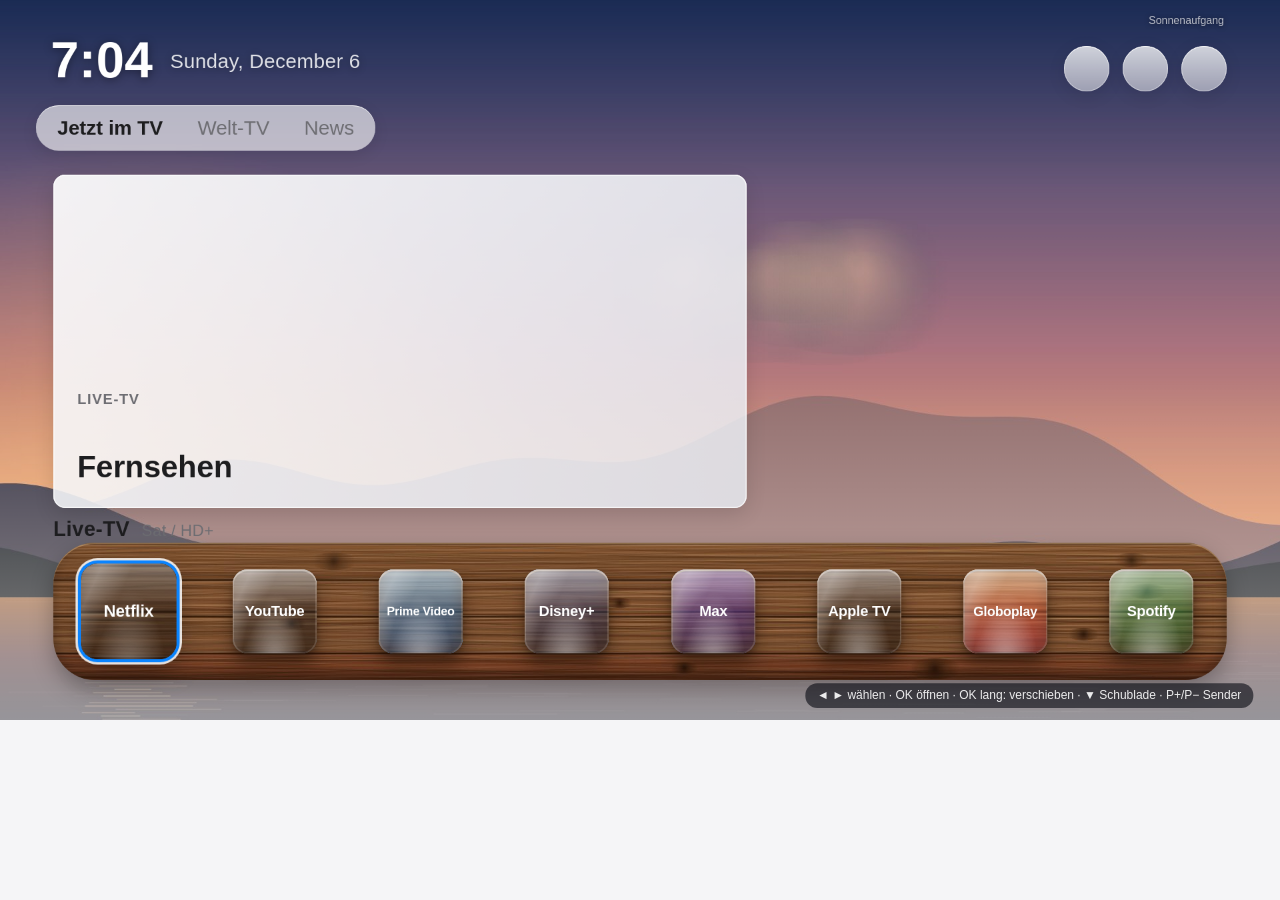
==== commit 5b02ee8a: "Free My TV+ 1.5: Govee-Licht, Welt-TV-Recorder, Programmführer mit Menü, Info-Seite, Zeitachse und E" ====
--- a/web/index.html
+++ b/web/index.html
@@ -99,6 +99,12 @@
     <div id="gd-now"></div>
     <div id="gd-info"></div>
   </div>
+  <div id="light" class="layer sheet plus">
+    <h2>Licht</h2>
+    <div id="light-title"></div>
+    <div id="light-search"><input id="light-q" type="text" autocomplete="off" spellcheck="false" placeholder="Govee-API-Schlüssel eingeben, OK speichert (bleibt nur auf diesem Fernseher)"></div>
+    <div id="light-view"><div id="light-rows"></div></div>
+  </div>
   <div id="media" class="layer sheet plus">
     <h2>Mediaplayer</h2>
     <div id="media-title"></div>
@@ -114,6 +120,7 @@
   <div id="toast"></div>
   <div id="legend" class="off"></div>
 </div>
+<script src="$WEBAPIS/webapis/webapis.js"></script>
 <script src="config.js"></script>
 <script src="coins.js"></script>
 <script src="i18n.js"></script>
--- a/web/home.css
+++ b/web/home.css
@@ -653,8 +653,8 @@
 .night #hole div { background: -webkit-linear-gradient(top, #0F0F11, #0B0B0D); background: linear-gradient(#0F0F11, #0B0B0D); background-size: 1920px 1080px; }
 .liveon #hole { display: block; }
 .liveon #sky { visibility: hidden; }
-.liveon .card .img.live { background: transparent; box-shadow: 0 0 0 26px #F2F2F4; }
-.night.liveon .card .img.live { box-shadow: 0 0 0 26px #0D0D0F; }
+.liveon .card .img.live { background: transparent; box-shadow: 0 0 0 13px #F2F2F4; }
+.night.liveon .card .img.live { box-shadow: 0 0 0 13px #0D0D0F; }
 .liveon .card .img.live .nolive { display: none; }
 
 /* Drawer: Schlagzeilen */
@@ -756,55 +756,55 @@
 .mood-sunrise #sky .day { background: -webkit-linear-gradient(top, #FFF1E6, #F3D5C3); background: linear-gradient(#FFF1E6, #F3D5C3); }
 .mood-sunrise #hole div { background: -webkit-linear-gradient(top, #FFF1E6, #F3D5C3); background: linear-gradient(#FFF1E6, #F3D5C3); background-size: 1920px 1080px; }
 .mood-sunrise #band .fade { background: -webkit-linear-gradient(top, rgba(0, 0, 0, 0.32) 0%, rgba(0, 0, 0, 0.06) 42%, rgba(255, 241, 230, 0.4) 62%, #FFF1E6 100%); background: linear-gradient(rgba(0, 0, 0, 0.32) 0%, rgba(0, 0, 0, 0.06) 42%, rgba(255, 241, 230, 0.4) 62%, #FFF1E6 100%); }
-.mood-sunrise.liveon .card .img.live { box-shadow: 0 0 0 26px #FFF1E6; }
+.mood-sunrise.liveon .card .img.live { box-shadow: 0 0 0 13px #FFF1E6; }
 .mood-day #sky .day { background: -webkit-linear-gradient(top, #F5F5F7, #E2E2E7); background: linear-gradient(#F5F5F7, #E2E2E7); }
 .mood-day #hole div { background: -webkit-linear-gradient(top, #F5F5F7, #E2E2E7); background: linear-gradient(#F5F5F7, #E2E2E7); background-size: 1920px 1080px; }
 .mood-day #band .fade { background: -webkit-linear-gradient(top, rgba(0, 0, 0, 0.32) 0%, rgba(0, 0, 0, 0.06) 42%, rgba(245, 245, 247, 0.4) 62%, #F5F5F7 100%); background: linear-gradient(rgba(0, 0, 0, 0.32) 0%, rgba(0, 0, 0, 0.06) 42%, rgba(245, 245, 247, 0.4) 62%, #F5F5F7 100%); }
-.mood-day.liveon .card .img.live { box-shadow: 0 0 0 26px #F5F5F7; }
+.mood-day.liveon .card .img.live { box-shadow: 0 0 0 13px #F5F5F7; }
 .mood-partly #sky .day { background: -webkit-linear-gradient(top, #F1F4F8, #DCE3EB); background: linear-gradient(#F1F4F8, #DCE3EB); }
 .mood-partly #hole div { background: -webkit-linear-gradient(top, #F1F4F8, #DCE3EB); background: linear-gradient(#F1F4F8, #DCE3EB); background-size: 1920px 1080px; }
 .mood-partly #band .fade { background: -webkit-linear-gradient(top, rgba(0, 0, 0, 0.32) 0%, rgba(0, 0, 0, 0.06) 42%, rgba(241, 244, 248, 0.4) 62%, #F1F4F8 100%); background: linear-gradient(rgba(0, 0, 0, 0.32) 0%, rgba(0, 0, 0, 0.06) 42%, rgba(241, 244, 248, 0.4) 62%, #F1F4F8 100%); }
-.mood-partly.liveon .card .img.live { box-shadow: 0 0 0 26px #F1F4F8; }
+.mood-partly.liveon .card .img.live { box-shadow: 0 0 0 13px #F1F4F8; }
 .mood-overcast #sky .day { background: -webkit-linear-gradient(top, #ECEEF1, #D3D8DE); background: linear-gradient(#ECEEF1, #D3D8DE); }
 .mood-overcast #hole div { background: -webkit-linear-gradient(top, #ECEEF1, #D3D8DE); background: linear-gradient(#ECEEF1, #D3D8DE); background-size: 1920px 1080px; }
 .mood-overcast #band .fade { background: -webkit-linear-gradient(top, rgba(0, 0, 0, 0.32) 0%, rgba(0, 0, 0, 0.06) 42%, rgba(236, 238, 241, 0.4) 62%, #ECEEF1 100%); background: linear-gradient(rgba(0, 0, 0, 0.32) 0%, rgba(0, 0, 0, 0.06) 42%, rgba(236, 238, 241, 0.4) 62%, #ECEEF1 100%); }
-.mood-overcast.liveon .card .img.live { box-shadow: 0 0 0 26px #ECEEF1; }
+.mood-overcast.liveon .card .img.live { box-shadow: 0 0 0 13px #ECEEF1; }
 .mood-rain #sky .day { background: -webkit-linear-gradient(top, #E6ECF2, #C9D3DD); background: linear-gradient(#E6ECF2, #C9D3DD); }
 .mood-rain #hole div { background: -webkit-linear-gradient(top, #E6ECF2, #C9D3DD); background: linear-gradient(#E6ECF2, #C9D3DD); background-size: 1920px 1080px; }
 .mood-rain #band .fade { background: -webkit-linear-gradient(top, rgba(0, 0, 0, 0.32) 0%, rgba(0, 0, 0, 0.06) 42%, rgba(230, 236, 242, 0.4) 62%, #E6ECF2 100%); background: linear-gradient(rgba(0, 0, 0, 0.32) 0%, rgba(0, 0, 0, 0.06) 42%, rgba(230, 236, 242, 0.4) 62%, #E6ECF2 100%); }
-.mood-rain.liveon .card .img.live { box-shadow: 0 0 0 26px #E6ECF2; }
+.mood-rain.liveon .card .img.live { box-shadow: 0 0 0 13px #E6ECF2; }
 .mood-snow #sky .day { background: -webkit-linear-gradient(top, #F7FAFD, #E1EAF4); background: linear-gradient(#F7FAFD, #E1EAF4); }
 .mood-snow #hole div { background: -webkit-linear-gradient(top, #F7FAFD, #E1EAF4); background: linear-gradient(#F7FAFD, #E1EAF4); background-size: 1920px 1080px; }
 .mood-snow #band .fade { background: -webkit-linear-gradient(top, rgba(0, 0, 0, 0.32) 0%, rgba(0, 0, 0, 0.06) 42%, rgba(247, 250, 253, 0.4) 62%, #F7FAFD 100%); background: linear-gradient(rgba(0, 0, 0, 0.32) 0%, rgba(0, 0, 0, 0.06) 42%, rgba(247, 250, 253, 0.4) 62%, #F7FAFD 100%); }
-.mood-snow.liveon .card .img.live { box-shadow: 0 0 0 26px #F7FAFD; }
+.mood-snow.liveon .card .img.live { box-shadow: 0 0 0 13px #F7FAFD; }
 .mood-fog #sky .day { background: -webkit-linear-gradient(top, #EFEFEB, #D9D9D2); background: linear-gradient(#EFEFEB, #D9D9D2); }
 .mood-fog #hole div { background: -webkit-linear-gradient(top, #EFEFEB, #D9D9D2); background: linear-gradient(#EFEFEB, #D9D9D2); background-size: 1920px 1080px; }
 .mood-fog #band .fade { background: -webkit-linear-gradient(top, rgba(0, 0, 0, 0.32) 0%, rgba(0, 0, 0, 0.06) 42%, rgba(239, 239, 235, 0.4) 62%, #EFEFEB 100%); background: linear-gradient(rgba(0, 0, 0, 0.32) 0%, rgba(0, 0, 0, 0.06) 42%, rgba(239, 239, 235, 0.4) 62%, #EFEFEB 100%); }
-.mood-fog.liveon .card .img.live { box-shadow: 0 0 0 26px #EFEFEB; }
+.mood-fog.liveon .card .img.live { box-shadow: 0 0 0 13px #EFEFEB; }
 .mood-sunset #sky .day { background: -webkit-linear-gradient(top, #FFE6D6, #F2C3AC); background: linear-gradient(#FFE6D6, #F2C3AC); }
 .mood-sunset #hole div { background: -webkit-linear-gradient(top, #FFE6D6, #F2C3AC); background: linear-gradient(#FFE6D6, #F2C3AC); background-size: 1920px 1080px; }
 .mood-sunset #band .fade { background: -webkit-linear-gradient(top, rgba(0, 0, 0, 0.32) 0%, rgba(0, 0, 0, 0.06) 42%, rgba(255, 230, 214, 0.4) 62%, #FFE6D6 100%); background: linear-gradient(rgba(0, 0, 0, 0.32) 0%, rgba(0, 0, 0, 0.06) 42%, rgba(255, 230, 214, 0.4) 62%, #FFE6D6 100%); }
-.mood-sunset.liveon .card .img.live { box-shadow: 0 0 0 26px #FFE6D6; }
+.mood-sunset.liveon .card .img.live { box-shadow: 0 0 0 13px #FFE6D6; }
 .mood-dusk #sky .night { background: -webkit-linear-gradient(top, #2B2542, #15121F); background: linear-gradient(#2B2542, #15121F); }
 .mood-dusk #hole div { background: -webkit-linear-gradient(top, #2B2542, #15121F); background: linear-gradient(#2B2542, #15121F); background-size: 1920px 1080px; }
 .mood-dusk #band .fade { background: -webkit-linear-gradient(top, rgba(0, 0, 0, 0.32) 0%, rgba(0, 0, 0, 0.06) 42%, rgba(43, 37, 66, 0.4) 62%, #2B2542 100%); background: linear-gradient(rgba(0, 0, 0, 0.32) 0%, rgba(0, 0, 0, 0.06) 42%, rgba(43, 37, 66, 0.4) 62%, #2B2542 100%); }
-.mood-dusk.liveon .card .img.live { box-shadow: 0 0 0 26px #2B2542; }
+.mood-dusk.liveon .card .img.live { box-shadow: 0 0 0 13px #2B2542; }
 .mood-night #sky .night { background: -webkit-linear-gradient(top, #141B2D, #0A0D17); background: linear-gradient(#141B2D, #0A0D17); }
 .mood-night #hole div { background: -webkit-linear-gradient(top, #141B2D, #0A0D17); background: linear-gradient(#141B2D, #0A0D17); background-size: 1920px 1080px; }
 .mood-night #band .fade { background: -webkit-linear-gradient(top, rgba(0, 0, 0, 0.32) 0%, rgba(0, 0, 0, 0.06) 42%, rgba(20, 27, 45, 0.4) 62%, #141B2D 100%); background: linear-gradient(rgba(0, 0, 0, 0.32) 0%, rgba(0, 0, 0, 0.06) 42%, rgba(20, 27, 45, 0.4) 62%, #141B2D 100%); }
-.mood-night.liveon .card .img.live { box-shadow: 0 0 0 26px #141B2D; }
+.mood-night.liveon .card .img.live { box-shadow: 0 0 0 13px #141B2D; }
 .mood-nightcloud #sky .night { background: -webkit-linear-gradient(top, #1F2126, #0E0F12); background: linear-gradient(#1F2126, #0E0F12); }
 .mood-nightcloud #hole div { background: -webkit-linear-gradient(top, #1F2126, #0E0F12); background: linear-gradient(#1F2126, #0E0F12); background-size: 1920px 1080px; }
 .mood-nightcloud #band .fade { background: -webkit-linear-gradient(top, rgba(0, 0, 0, 0.32) 0%, rgba(0, 0, 0, 0.06) 42%, rgba(31, 33, 38, 0.4) 62%, #1F2126 100%); background: linear-gradient(rgba(0, 0, 0, 0.32) 0%, rgba(0, 0, 0, 0.06) 42%, rgba(31, 33, 38, 0.4) 62%, #1F2126 100%); }
-.mood-nightcloud.liveon .card .img.live { box-shadow: 0 0 0 26px #1F2126; }
+.mood-nightcloud.liveon .card .img.live { box-shadow: 0 0 0 13px #1F2126; }
 .mood-nightsnow #sky .night { background: -webkit-linear-gradient(top, #1B2231, #0C1019); background: linear-gradient(#1B2231, #0C1019); }
 .mood-nightsnow #hole div { background: -webkit-linear-gradient(top, #1B2231, #0C1019); background: linear-gradient(#1B2231, #0C1019); background-size: 1920px 1080px; }
 .mood-nightsnow #band .fade { background: -webkit-linear-gradient(top, rgba(0, 0, 0, 0.32) 0%, rgba(0, 0, 0, 0.06) 42%, rgba(27, 34, 49, 0.4) 62%, #1B2231 100%); background: linear-gradient(rgba(0, 0, 0, 0.32) 0%, rgba(0, 0, 0, 0.06) 42%, rgba(27, 34, 49, 0.4) 62%, #1B2231 100%); }
-.mood-nightsnow.liveon .card .img.live { box-shadow: 0 0 0 26px #1B2231; }
+.mood-nightsnow.liveon .card .img.live { box-shadow: 0 0 0 13px #1B2231; }
 .mood-storm #sky .night { background: -webkit-linear-gradient(top, #242830, #101217); background: linear-gradient(#242830, #101217); }
 .mood-storm #hole div { background: -webkit-linear-gradient(top, #242830, #101217); background: linear-gradient(#242830, #101217); background-size: 1920px 1080px; }
 .mood-storm #band .fade { background: -webkit-linear-gradient(top, rgba(0, 0, 0, 0.32) 0%, rgba(0, 0, 0, 0.06) 42%, rgba(36, 40, 48, 0.4) 62%, #242830 100%); background: linear-gradient(rgba(0, 0, 0, 0.32) 0%, rgba(0, 0, 0, 0.06) 42%, rgba(36, 40, 48, 0.4) 62%, #242830 100%); }
-.mood-storm.liveon .card .img.live { box-shadow: 0 0 0 26px #242830; }
+.mood-storm.liveon .card .img.live { box-shadow: 0 0 0 13px #242830; }
 
 /* Free My TV+: Glas-Kacheln in der Leiste. In Ruhe quadratisch und milchig, im Fokus breit und in voller Farbe. */
 .tile.glass { box-shadow: inset 0 0 0 1.5px rgba(255, 255, 255, 0.75), 0 6px 22px rgba(0, 0, 0, 0.16);
@@ -970,41 +970,41 @@
 
 /* MARK: - Free My TV+ 1.3 */
 
-/* Foto-Streifen: bis 40 % der Hoehe voll, dann auf 15 % sauber ausblenden (262 -> 594 px) */
-#band, #band .ph, #band .fade { height: 594px; }
+/* Foto-Streifen (1.4): bis 50 % der Hoehe voll, dann auf 15 % sauber ausblenden (-> 702 px) */
+#band, #band .ph, #band .fade { height: 702px; }
 #band .ph { background-position: center 45%; }
 #band .fade {
-  background: -webkit-linear-gradient(top, rgba(0, 0, 0, 0.3) 0%, rgba(0, 0, 0, 0.04) 30%, rgba(244, 244, 246, 0) 72.7%, #F4F4F6 100%);
-  background: linear-gradient(rgba(0, 0, 0, 0.3) 0%, rgba(0, 0, 0, 0.04) 30%, rgba(244, 244, 246, 0) 72.7%, #F4F4F6 100%); }
+  background: -webkit-linear-gradient(top, rgba(0, 0, 0, 0.3) 0%, rgba(0, 0, 0, 0.04) 30%, rgba(244, 244, 246, 0) 76.9%, #F4F4F6 100%);
+  background: linear-gradient(rgba(0, 0, 0, 0.3) 0%, rgba(0, 0, 0, 0.04) 30%, rgba(244, 244, 246, 0) 76.9%, #F4F4F6 100%); }
 .night #band .fade {
-  background: -webkit-linear-gradient(top, rgba(0, 0, 0, 0.32) 0%, rgba(0, 0, 0, 0.06) 30%, rgba(15, 15, 17, 0) 72.7%, #0F0F11 100%);
-  background: linear-gradient(rgba(0, 0, 0, 0.32) 0%, rgba(0, 0, 0, 0.06) 30%, rgba(15, 15, 17, 0) 72.7%, #0F0F11 100%); }
+  background: -webkit-linear-gradient(top, rgba(0, 0, 0, 0.32) 0%, rgba(0, 0, 0, 0.06) 30%, rgba(15, 15, 17, 0) 76.9%, #0F0F11 100%);
+  background: linear-gradient(rgba(0, 0, 0, 0.32) 0%, rgba(0, 0, 0, 0.06) 30%, rgba(15, 15, 17, 0) 76.9%, #0F0F11 100%); }
 /* waehrend das Livebild laeuft, ist der Streifen an seiner Stelle ausgeschnitten */
-.liveon #band { -webkit-clip-path: polygon(0 0, 1920px 0, 1920px 594px, 1120px 594px, 1120px 262px, 80px 262px, 80px 594px, 0 594px);
-  clip-path: polygon(0 0, 1920px 0, 1920px 594px, 1120px 594px, 1120px 262px, 80px 262px, 80px 594px, 0 594px); }
+.liveon #band { -webkit-clip-path: polygon(0 0, 1920px 0, 1920px 702px, 1000px 702px, 1000px 270px, 80px 270px, 80px 702px, 0 702px);
+  clip-path: polygon(0 0, 1920px 0, 1920px 702px, 1000px 702px, 1000px 270px, 80px 270px, 80px 702px, 0 702px); }
 .liveon .card .img.live { box-shadow: none; }
-.mood-sunrise #band .fade { background: -webkit-linear-gradient(top, rgba(0, 0, 0, 0.3) 0%, rgba(0, 0, 0, 0.04) 30%, rgba(255, 241, 230, 0) 72.7%, #FFF1E6 100%); background: linear-gradient(rgba(0, 0, 0, 0.3) 0%, rgba(0, 0, 0, 0.04) 30%, rgba(255, 241, 230, 0) 72.7%, #FFF1E6 100%); }
-.mood-day #band .fade { background: -webkit-linear-gradient(top, rgba(0, 0, 0, 0.3) 0%, rgba(0, 0, 0, 0.04) 30%, rgba(245, 245, 247, 0) 72.7%, #F5F5F7 100%); background: linear-gradient(rgba(0, 0, 0, 0.3) 0%, rgba(0, 0, 0, 0.04) 30%, rgba(245, 245, 247, 0) 72.7%, #F5F5F7 100%); }
-.mood-partly #band .fade { background: -webkit-linear-gradient(top, rgba(0, 0, 0, 0.3) 0%, rgba(0, 0, 0, 0.04) 30%, rgba(241, 244, 248, 0) 72.7%, #F1F4F8 100%); background: linear-gradient(rgba(0, 0, 0, 0.3) 0%, rgba(0, 0, 0, 0.04) 30%, rgba(241, 244, 248, 0) 72.7%, #F1F4F8 100%); }
-.mood-overcast #band .fade { background: -webkit-linear-gradient(top, rgba(0, 0, 0, 0.3) 0%, rgba(0, 0, 0, 0.04) 30%, rgba(236, 238, 241, 0) 72.7%, #ECEEF1 100%); background: linear-gradient(rgba(0, 0, 0, 0.3) 0%, rgba(0, 0, 0, 0.04) 30%, rgba(236, 238, 241, 0) 72.7%, #ECEEF1 100%); }
-.mood-rain #band .fade { background: -webkit-linear-gradient(top, rgba(0, 0, 0, 0.3) 0%, rgba(0, 0, 0, 0.04) 30%, rgba(230, 236, 242, 0) 72.7%, #E6ECF2 100%); background: linear-gradient(rgba(0, 0, 0, 0.3) 0%, rgba(0, 0, 0, 0.04) 30%, rgba(230, 236, 242, 0) 72.7%, #E6ECF2 100%); }
-.mood-snow #band .fade { background: -webkit-linear-gradient(top, rgba(0, 0, 0, 0.3) 0%, rgba(0, 0, 0, 0.04) 30%, rgba(247, 250, 253, 0) 72.7%, #F7FAFD 100%); background: linear-gradient(rgba(0, 0, 0, 0.3) 0%, rgba(0, 0, 0, 0.04) 30%, rgba(247, 250, 253, 0) 72.7%, #F7FAFD 100%); }
-.mood-fog #band .fade { background: -webkit-linear-gradient(top, rgba(0, 0, 0, 0.3) 0%, rgba(0, 0, 0, 0.04) 30%, rgba(239, 239, 235, 0) 72.7%, #EFEFEB 100%); background: linear-gradient(rgba(0, 0, 0, 0.3) 0%, rgba(0, 0, 0, 0.04) 30%, rgba(239, 239, 235, 0) 72.7%, #EFEFEB 100%); }
-.mood-sunset #band .fade { background: -webkit-linear-gradient(top, rgba(0, 0, 0, 0.3) 0%, rgba(0, 0, 0, 0.04) 30%, rgba(255, 230, 214, 0) 72.7%, #FFE6D6 100%); background: linear-gradient(rgba(0, 0, 0, 0.3) 0%, rgba(0, 0, 0, 0.04) 30%, rgba(255, 230, 214, 0) 72.7%, #FFE6D6 100%); }
-.mood-dusk #band .fade { background: -webkit-linear-gradient(top, rgba(0, 0, 0, 0.3) 0%, rgba(0, 0, 0, 0.04) 30%, rgba(43, 37, 66, 0) 72.7%, #2B2542 100%); background: linear-gradient(rgba(0, 0, 0, 0.3) 0%, rgba(0, 0, 0, 0.04) 30%, rgba(43, 37, 66, 0) 72.7%, #2B2542 100%); }
-.mood-night #band .fade { background: -webkit-linear-gradient(top, rgba(0, 0, 0, 0.3) 0%, rgba(0, 0, 0, 0.04) 30%, rgba(20, 27, 45, 0) 72.7%, #141B2D 100%); background: linear-gradient(rgba(0, 0, 0, 0.3) 0%, rgba(0, 0, 0, 0.04) 30%, rgba(20, 27, 45, 0) 72.7%, #141B2D 100%); }
-.mood-nightcloud #band .fade { background: -webkit-linear-gradient(top, rgba(0, 0, 0, 0.3) 0%, rgba(0, 0, 0, 0.04) 30%, rgba(31, 33, 38, 0) 72.7%, #1F2126 100%); background: linear-gradient(rgba(0, 0, 0, 0.3) 0%, rgba(0, 0, 0, 0.04) 30%, rgba(31, 33, 38, 0) 72.7%, #1F2126 100%); }
-.mood-nightsnow #band .fade { background: -webkit-linear-gradient(top, rgba(0, 0, 0, 0.3) 0%, rgba(0, 0, 0, 0.04) 30%, rgba(27, 34, 49, 0) 72.7%, #1B2231 100%); background: linear-gradient(rgba(0, 0, 0, 0.3) 0%, rgba(0, 0, 0, 0.04) 30%, rgba(27, 34, 49, 0) 72.7%, #1B2231 100%); }
-.mood-storm #band .fade { background: -webkit-linear-gradient(top, rgba(0, 0, 0, 0.3) 0%, rgba(0, 0, 0, 0.04) 30%, rgba(36, 40, 48, 0) 72.7%, #242830 100%); background: linear-gradient(rgba(0, 0, 0, 0.3) 0%, rgba(0, 0, 0, 0.04) 30%, rgba(36, 40, 48, 0) 72.7%, #242830 100%); }
-
-/* TV-Vollbild nach 10 s ohne Taste */
+.mood-sunrise #band .fade { background: -webkit-linear-gradient(top, rgba(0, 0, 0, 0.3) 0%, rgba(0, 0, 0, 0.04) 30%, rgba(255, 241, 230, 0) 76.9%, #FFF1E6 100%); background: linear-gradient(rgba(0, 0, 0, 0.3) 0%, rgba(0, 0, 0, 0.04) 30%, rgba(255, 241, 230, 0) 76.9%, #FFF1E6 100%); }
+.mood-day #band .fade { background: -webkit-linear-gradient(top, rgba(0, 0, 0, 0.3) 0%, rgba(0, 0, 0, 0.04) 30%, rgba(245, 245, 247, 0) 76.9%, #F5F5F7 100%); background: linear-gradient(rgba(0, 0, 0, 0.3) 0%, rgba(0, 0, 0, 0.04) 30%, rgba(245, 245, 247, 0) 76.9%, #F5F5F7 100%); }
+.mood-partly #band .fade { background: -webkit-linear-gradient(top, rgba(0, 0, 0, 0.3) 0%, rgba(0, 0, 0, 0.04) 30%, rgba(241, 244, 248, 0) 76.9%, #F1F4F8 100%); background: linear-gradient(rgba(0, 0, 0, 0.3) 0%, rgba(0, 0, 0, 0.04) 30%, rgba(241, 244, 248, 0) 76.9%, #F1F4F8 100%); }
+.mood-overcast #band .fade { background: -webkit-linear-gradient(top, rgba(0, 0, 0, 0.3) 0%, rgba(0, 0, 0, 0.04) 30%, rgba(236, 238, 241, 0) 76.9%, #ECEEF1 100%); background: linear-gradient(rgba(0, 0, 0, 0.3) 0%, rgba(0, 0, 0, 0.04) 30%, rgba(236, 238, 241, 0) 76.9%, #ECEEF1 100%); }
+.mood-rain #band .fade { background: -webkit-linear-gradient(top, rgba(0, 0, 0, 0.3) 0%, rgba(0, 0, 0, 0.04) 30%, rgba(230, 236, 242, 0) 76.9%, #E6ECF2 100%); background: linear-gradient(rgba(0, 0, 0, 0.3) 0%, rgba(0, 0, 0, 0.04) 30%, rgba(230, 236, 242, 0) 76.9%, #E6ECF2 100%); }
+.mood-snow #band .fade { background: -webkit-linear-gradient(top, rgba(0, 0, 0, 0.3) 0%, rgba(0, 0, 0, 0.04) 30%, rgba(247, 250, 253, 0) 76.9%, #F7FAFD 100%); background: linear-gradient(rgba(0, 0, 0, 0.3) 0%, rgba(0, 0, 0, 0.04) 30%, rgba(247, 250, 253, 0) 76.9%, #F7FAFD 100%); }
+.mood-fog #band .fade { background: -webkit-linear-gradient(top, rgba(0, 0, 0, 0.3) 0%, rgba(0, 0, 0, 0.04) 30%, rgba(239, 239, 235, 0) 76.9%, #EFEFEB 100%); background: linear-gradient(rgba(0, 0, 0, 0.3) 0%, rgba(0, 0, 0, 0.04) 30%, rgba(239, 239, 235, 0) 76.9%, #EFEFEB 100%); }
+.mood-sunset #band .fade { background: -webkit-linear-gradient(top, rgba(0, 0, 0, 0.3) 0%, rgba(0, 0, 0, 0.04) 30%, rgba(255, 230, 214, 0) 76.9%, #FFE6D6 100%); background: linear-gradient(rgba(0, 0, 0, 0.3) 0%, rgba(0, 0, 0, 0.04) 30%, rgba(255, 230, 214, 0) 76.9%, #FFE6D6 100%); }
+.mood-dusk #band .fade { background: -webkit-linear-gradient(top, rgba(0, 0, 0, 0.3) 0%, rgba(0, 0, 0, 0.04) 30%, rgba(43, 37, 66, 0) 76.9%, #2B2542 100%); background: linear-gradient(rgba(0, 0, 0, 0.3) 0%, rgba(0, 0, 0, 0.04) 30%, rgba(43, 37, 66, 0) 76.9%, #2B2542 100%); }
+.mood-night #band .fade { background: -webkit-linear-gradient(top, rgba(0, 0, 0, 0.3) 0%, rgba(0, 0, 0, 0.04) 30%, rgba(20, 27, 45, 0) 76.9%, #141B2D 100%); background: linear-gradient(rgba(0, 0, 0, 0.3) 0%, rgba(0, 0, 0, 0.04) 30%, rgba(20, 27, 45, 0) 76.9%, #141B2D 100%); }
+.mood-nightcloud #band .fade { background: -webkit-linear-gradient(top, rgba(0, 0, 0, 0.3) 0%, rgba(0, 0, 0, 0.04) 30%, rgba(31, 33, 38, 0) 76.9%, #1F2126 100%); background: linear-gradient(rgba(0, 0, 0, 0.3) 0%, rgba(0, 0, 0, 0.04) 30%, rgba(31, 33, 38, 0) 76.9%, #1F2126 100%); }
+.mood-nightsnow #band .fade { background: -webkit-linear-gradient(top, rgba(0, 0, 0, 0.3) 0%, rgba(0, 0, 0, 0.04) 30%, rgba(27, 34, 49, 0) 76.9%, #1B2231 100%); background: linear-gradient(rgba(0, 0, 0, 0.3) 0%, rgba(0, 0, 0, 0.04) 30%, rgba(27, 34, 49, 0) 76.9%, #1B2231 100%); }
+.mood-storm #band .fade { background: -webkit-linear-gradient(top, rgba(0, 0, 0, 0.3) 0%, rgba(0, 0, 0, 0.04) 30%, rgba(36, 40, 48, 0) 76.9%, #242830 100%); background: linear-gradient(rgba(0, 0, 0, 0.3) 0%, rgba(0, 0, 0, 0.04) 30%, rgba(36, 40, 48, 0) 76.9%, #242830 100%); }
+
+/* TV-Vollbild nach 20 s ohne Taste */
 .tvfull #home, .tvfull #drawer, .tvfull #hole, .tvfull #sky, .tvfull #legend { opacity: 0 !important; visibility: hidden; }
 .tvfull, .tvfull body { background: transparent !important; }
 
 /* Schublade: oben Wetter und News, unten Eingaenge und Verknuepfungen; Abendrot statt Weiss */
 .panel { top: 466px; }
 .key { top: 858px; }
-.row-title { top: 812px; }
+.row-title { top: 804px; }
 .drawer-open #sky .grad, .drawer-open #sky .day, .drawer-open #sky .night {
   background: url("https://images.pexels.com/photos/29442877/pexels-photo-29442877.jpeg?auto=compress&cs=tinysrgb&w=1920") center 60% / cover !important; opacity: 1 !important; }
 .drawer-open #sky .veil { background: rgba(20, 10, 30, 0.18) !important; }
@@ -1106,3 +1106,138 @@
 .acc-teal .chan.focus, .acc-teal .srow.focus, .acc-teal .fchip.focus, .acc-teal .tchip.focus, .acc-teal .tslot.focus, .acc-teal .tl.focus, .acc-teal .row.focus, .acc-teal #wtv .btn.focus, .acc-teal #wtv-search.focus, .acc-teal #tp-search.focus, .acc-teal #wtv-bar.focus, .acc-teal #tvlist-info.focus, .acc-teal #guide .grow.cur .gname { box-shadow: 0 0 0 4px #40C8E0 !important; }
 #weather .hint { top: 34px; bottom: auto; right: 34px; }
 #gd-head { width: 1100px; overflow: hidden; height: 34px; }
+
+/* MARK: - Free My TV+ 1.4: Leiste fluessig. Nur transform und opacity animieren, kein Filter (der riss die runden Ecken auf). */
+.tile.glass { border-radius: 22px; will-change: transform; -webkit-backface-visibility: hidden; backface-visibility: hidden;
+  -webkit-transition: -webkit-transform 0.22s cubic-bezier(0.2, 0.9, 0.3, 1.1), opacity 0.3s; transition: transform 0.22s cubic-bezier(0.2, 0.9, 0.3, 1.1), opacity 0.3s; }
+.tile.glass.focus { -webkit-transform: scale(1.14); transform: scale(1.14); }
+.tile.glass .refr { -webkit-filter: none; filter: none; opacity: 0.62; border-radius: 22px;
+  -webkit-transition: background-position 0.3s cubic-bezier(0.2, 0.9, 0.3, 1); transition: background-position 0.3s cubic-bezier(0.2, 0.9, 0.3, 1); }
+.tile.glass::before { border-radius: 22px; }
+
+/* Livekarte: Bauchbinde mit Sender und Sendung, schwarze Schrift mit zartem weissem Rand */
+.card.livecard .lower { position: absolute; left: 0; right: 0; bottom: 0; height: 60px; z-index: 2; padding: 0 26px; border-radius: 0 0 18px 18px;
+  background: -webkit-linear-gradient(top, rgba(255, 255, 255, 0.86), rgba(240, 242, 246, 0.78)); background: linear-gradient(rgba(255, 255, 255, 0.86), rgba(240, 242, 246, 0.78));
+  box-shadow: inset 0 1px 0 #FFF; line-height: 60px; white-space: nowrap; overflow: hidden; text-overflow: ellipsis; }
+.card.livecard .lower .lt, .card.livecard .lower .lm { color: #000;
+  text-shadow: 1px 0 0 rgba(255, 255, 255, 0.95), -1px 0 0 rgba(255, 255, 255, 0.95), 0 1px 0 rgba(255, 255, 255, 0.95), 0 -1px 0 rgba(255, 255, 255, 0.95), 0 0 4px rgba(255, 255, 255, 0.8); }
+.card.livecard .lower .lt { font-size: 29px; font-weight: 700; }
+.card.livecard .lower .lm { margin-left: 20px; font-size: 22px; font-weight: 600; color: #2C2C2E; }
+.card.livecard .img .onair { z-index: 1; }
+/* Suche: Lupe und Text mittig */
+.card.centered .img .big { left: 0; right: 0; top: 0; bottom: 0; max-height: none; height: 116px; line-height: 116px; text-align: center; font-size: 28px; white-space: nowrap; }
+.card.centered .img.text .sym { display: inline-block; position: relative; left: auto; top: auto; vertical-align: -7px; margin-right: 16px; }
+.card.centered .img .big .sym { background: #1D1D1F; }
+.night .card.centered .img .big .sym { background: #FFF; }
+
+/* TV-Vollbild (1.4): Oberflaeche in 5 s sanft aus, auf Tastendruck in 1 s wieder auf */
+.tvgoing #home, .tvgoing #drawer, .tvgoing #hole, .tvgoing #sky, .tvgoing #legend {
+  opacity: 0 !important; -webkit-transition: opacity 3s ease-in-out !important; transition: opacity 3s ease-in-out !important; }
+.tvback #home, .tvback #drawer, .tvback #hole, .tvback #sky, .tvback #legend {
+  -webkit-transition: opacity 1s ease-out !important; transition: opacity 1s ease-out !important; }
+.tvgoing, .tvgoing body { background: transparent !important; }
+
+/* Schublade (1.4): oben Uhrzeit, Datum, Tageskarte; dann App-Leiste, Wetter & News, Verknuepfungen, alles im gleichen Abstand (52 px) */
+.drawer-open #home { -webkit-transform: translateY(-612px); transform: translateY(-612px); }
+.panel { top: 460px; }
+.row-title { top: 804px; }
+.key { top: 852px; }
+#dhead { position: absolute; left: 0; top: 40px; width: 1920px; height: 110px; line-height: 110px; text-align: center; white-space: nowrap; color: #FFF; text-shadow: 0 2px 14px rgba(0, 0, 0, 0.45); }
+#dhead .dtime { font-size: 92px; font-weight: 300; letter-spacing: -0.01em; vertical-align: middle; }
+#dhead .ddate { font-size: 34px; font-weight: 500; margin: 0 40px 0 30px; vertical-align: middle; opacity: 0.92; }
+#dhead .dday { display: inline-block; height: 72px; line-height: 72px; padding: 0 28px 0 22px; border-radius: 36px; vertical-align: middle; text-shadow: none; color: #1D1D1F;
+  background: rgba(255, 255, 255, 0.82); box-shadow: inset 0 1px 0 #FFF, 0 8px 24px rgba(0, 0, 0, 0.2); font-size: 25px; font-weight: 600; }
+#dhead .dday .sym { display: inline-block; position: relative; vertical-align: -10px; margin-right: 12px; background: #1D1D1F; }
+#dhead .dday .ds { margin-left: 22px; font-weight: 500; color: #48484A; }
+/* Programmfuehrer (1.4): laufender Sender mit rotem Strich, Zeilen enden vor dem Fernsehbild */
+#guide .grow.playing .gname { box-shadow: inset 5px 0 0 #FF3B30; }
+#guide .glane { width: 1010px; }
+#gd-head { width: 1010px; }
+/* Einstellungen (1.4): Platz fuer den Auswahlrahmen, damit er links und rechts nicht abgeschnitten wird */
+.box .list { padding: 8px 10px; margin: -8px -10px; }
+
+/* MARK: - Free My TV+ 1.5 */
+/* Livebild: Rahmen halb so dick, Ecken fast eckig wie das Fernsehbild selbst (keine Ueberstaende) */
+.card.livecard .img, .card.livecard .img::after { border-radius: 6px; }
+.card.livecard .lower { border-radius: 0 0 6px 6px; }
+/* weniger Arbeit beim Ein- und Ausblenden fuers Vollbild: eigene Grafikebenen */
+#home { will-change: transform, opacity; }
+#sky, #hole { will-change: opacity; }
+
+/* Foto (1.5): ueber den ganzen Bildschirm, oben leicht abgedunkelt fuer die Uhr, unten sanft in die Farbstimmung */
+#band, #band .ph, #band .fade { height: 1080px; }
+#band .ph { background-position: center 40%; }
+.liveon #band { -webkit-clip-path: none; clip-path: none; }
+#band .fade { background: -webkit-linear-gradient(top, rgba(0, 0, 0, 0.3) 0%, rgba(0, 0, 0, 0.04) 26%, rgba(244, 244, 246, 0) 52%, rgba(244, 244, 246, 0.32) 80%, rgba(244, 244, 246, 0.55) 100%); background: linear-gradient(rgba(0, 0, 0, 0.3) 0%, rgba(0, 0, 0, 0.04) 26%, rgba(244, 244, 246, 0) 52%, rgba(244, 244, 246, 0.32) 80%, rgba(244, 244, 246, 0.55) 100%); }
+.night #band .fade { background: -webkit-linear-gradient(top, rgba(0, 0, 0, 0.3) 0%, rgba(0, 0, 0, 0.04) 26%, rgba(15, 15, 17, 0) 52%, rgba(15, 15, 17, 0.32) 80%, rgba(15, 15, 17, 0.55) 100%); background: linear-gradient(rgba(0, 0, 0, 0.3) 0%, rgba(0, 0, 0, 0.04) 26%, rgba(15, 15, 17, 0) 52%, rgba(15, 15, 17, 0.32) 80%, rgba(15, 15, 17, 0.55) 100%); }
+.mood-sunrise #band .fade { background: -webkit-linear-gradient(top, rgba(0, 0, 0, 0.3) 0%, rgba(0, 0, 0, 0.04) 26%, rgba(255, 241, 230, 0) 52%, rgba(255, 241, 230, 0.32) 80%, rgba(255, 241, 230, 0.55) 100%); background: linear-gradient(rgba(0, 0, 0, 0.3) 0%, rgba(0, 0, 0, 0.04) 26%, rgba(255, 241, 230, 0) 52%, rgba(255, 241, 230, 0.32) 80%, rgba(255, 241, 230, 0.55) 100%); }
+.mood-day #band .fade { background: -webkit-linear-gradient(top, rgba(0, 0, 0, 0.3) 0%, rgba(0, 0, 0, 0.04) 26%, rgba(245, 245, 247, 0) 52%, rgba(245, 245, 247, 0.32) 80%, rgba(245, 245, 247, 0.55) 100%); background: linear-gradient(rgba(0, 0, 0, 0.3) 0%, rgba(0, 0, 0, 0.04) 26%, rgba(245, 245, 247, 0) 52%, rgba(245, 245, 247, 0.32) 80%, rgba(245, 245, 247, 0.55) 100%); }
+.mood-partly #band .fade { background: -webkit-linear-gradient(top, rgba(0, 0, 0, 0.3) 0%, rgba(0, 0, 0, 0.04) 26%, rgba(241, 244, 248, 0) 52%, rgba(241, 244, 248, 0.32) 80%, rgba(241, 244, 248, 0.55) 100%); background: linear-gradient(rgba(0, 0, 0, 0.3) 0%, rgba(0, 0, 0, 0.04) 26%, rgba(241, 244, 248, 0) 52%, rgba(241, 244, 248, 0.32) 80%, rgba(241, 244, 248, 0.55) 100%); }
+.mood-overcast #band .fade { background: -webkit-linear-gradient(top, rgba(0, 0, 0, 0.3) 0%, rgba(0, 0, 0, 0.04) 26%, rgba(236, 238, 241, 0) 52%, rgba(236, 238, 241, 0.32) 80%, rgba(236, 238, 241, 0.55) 100%); background: linear-gradient(rgba(0, 0, 0, 0.3) 0%, rgba(0, 0, 0, 0.04) 26%, rgba(236, 238, 241, 0) 52%, rgba(236, 238, 241, 0.32) 80%, rgba(236, 238, 241, 0.55) 100%); }
+.mood-rain #band .fade { background: -webkit-linear-gradient(top, rgba(0, 0, 0, 0.3) 0%, rgba(0, 0, 0, 0.04) 26%, rgba(230, 236, 242, 0) 52%, rgba(230, 236, 242, 0.32) 80%, rgba(230, 236, 242, 0.55) 100%); background: linear-gradient(rgba(0, 0, 0, 0.3) 0%, rgba(0, 0, 0, 0.04) 26%, rgba(230, 236, 242, 0) 52%, rgba(230, 236, 242, 0.32) 80%, rgba(230, 236, 242, 0.55) 100%); }
+.mood-snow #band .fade { background: -webkit-linear-gradient(top, rgba(0, 0, 0, 0.3) 0%, rgba(0, 0, 0, 0.04) 26%, rgba(247, 250, 253, 0) 52%, rgba(247, 250, 253, 0.32) 80%, rgba(247, 250, 253, 0.55) 100%); background: linear-gradient(rgba(0, 0, 0, 0.3) 0%, rgba(0, 0, 0, 0.04) 26%, rgba(247, 250, 253, 0) 52%, rgba(247, 250, 253, 0.32) 80%, rgba(247, 250, 253, 0.55) 100%); }
+.mood-fog #band .fade { background: -webkit-linear-gradient(top, rgba(0, 0, 0, 0.3) 0%, rgba(0, 0, 0, 0.04) 26%, rgba(239, 239, 235, 0) 52%, rgba(239, 239, 235, 0.32) 80%, rgba(239, 239, 235, 0.55) 100%); background: linear-gradient(rgba(0, 0, 0, 0.3) 0%, rgba(0, 0, 0, 0.04) 26%, rgba(239, 239, 235, 0) 52%, rgba(239, 239, 235, 0.32) 80%, rgba(239, 239, 235, 0.55) 100%); }
+.mood-sunset #band .fade { background: -webkit-linear-gradient(top, rgba(0, 0, 0, 0.3) 0%, rgba(0, 0, 0, 0.04) 26%, rgba(255, 230, 214, 0) 52%, rgba(255, 230, 214, 0.32) 80%, rgba(255, 230, 214, 0.55) 100%); background: linear-gradient(rgba(0, 0, 0, 0.3) 0%, rgba(0, 0, 0, 0.04) 26%, rgba(255, 230, 214, 0) 52%, rgba(255, 230, 214, 0.32) 80%, rgba(255, 230, 214, 0.55) 100%); }
+.mood-dusk #band .fade { background: -webkit-linear-gradient(top, rgba(0, 0, 0, 0.3) 0%, rgba(0, 0, 0, 0.04) 26%, rgba(43, 37, 66, 0) 52%, rgba(43, 37, 66, 0.32) 80%, rgba(43, 37, 66, 0.55) 100%); background: linear-gradient(rgba(0, 0, 0, 0.3) 0%, rgba(0, 0, 0, 0.04) 26%, rgba(43, 37, 66, 0) 52%, rgba(43, 37, 66, 0.32) 80%, rgba(43, 37, 66, 0.55) 100%); }
+.mood-night #band .fade { background: -webkit-linear-gradient(top, rgba(0, 0, 0, 0.3) 0%, rgba(0, 0, 0, 0.04) 26%, rgba(20, 27, 45, 0) 52%, rgba(20, 27, 45, 0.32) 80%, rgba(20, 27, 45, 0.55) 100%); background: linear-gradient(rgba(0, 0, 0, 0.3) 0%, rgba(0, 0, 0, 0.04) 26%, rgba(20, 27, 45, 0) 52%, rgba(20, 27, 45, 0.32) 80%, rgba(20, 27, 45, 0.55) 100%); }
+.mood-nightcloud #band .fade { background: -webkit-linear-gradient(top, rgba(0, 0, 0, 0.3) 0%, rgba(0, 0, 0, 0.04) 26%, rgba(31, 33, 38, 0) 52%, rgba(31, 33, 38, 0.32) 80%, rgba(31, 33, 38, 0.55) 100%); background: linear-gradient(rgba(0, 0, 0, 0.3) 0%, rgba(0, 0, 0, 0.04) 26%, rgba(31, 33, 38, 0) 52%, rgba(31, 33, 38, 0.32) 80%, rgba(31, 33, 38, 0.55) 100%); }
+.mood-nightsnow #band .fade { background: -webkit-linear-gradient(top, rgba(0, 0, 0, 0.3) 0%, rgba(0, 0, 0, 0.04) 26%, rgba(27, 34, 49, 0) 52%, rgba(27, 34, 49, 0.32) 80%, rgba(27, 34, 49, 0.55) 100%); background: linear-gradient(rgba(0, 0, 0, 0.3) 0%, rgba(0, 0, 0, 0.04) 26%, rgba(27, 34, 49, 0) 52%, rgba(27, 34, 49, 0.32) 80%, rgba(27, 34, 49, 0.55) 100%); }
+.mood-storm #band .fade { background: -webkit-linear-gradient(top, rgba(0, 0, 0, 0.3) 0%, rgba(0, 0, 0, 0.04) 26%, rgba(36, 40, 48, 0) 52%, rgba(36, 40, 48, 0.32) 80%, rgba(36, 40, 48, 0.55) 100%); background: linear-gradient(rgba(0, 0, 0, 0.3) 0%, rgba(0, 0, 0, 0.04) 26%, rgba(36, 40, 48, 0) 52%, rgba(36, 40, 48, 0.32) 80%, rgba(36, 40, 48, 0.55) 100%); }
+/* Schublade: Tageskarte als durchsichtiges Glas wie die Kacheln, Schrift wie Uhrzeit und Datum */
+#dhead .dday { color: #FFF; text-shadow: 0 2px 10px rgba(0, 0, 0, 0.45);
+  background: -webkit-linear-gradient(top, rgba(255, 255, 255, 0.22), rgba(255, 255, 255, 0.08)); background: linear-gradient(rgba(255, 255, 255, 0.22), rgba(255, 255, 255, 0.08));
+  box-shadow: inset 0 1.5px 0 rgba(255, 255, 255, 0.6), inset 0 0 0 1.5px rgba(255, 255, 255, 0.35), 0 10px 26px rgba(0, 0, 0, 0.25); }
+#dhead .dday .sym { background: #FFF; }
+#dhead .dday .ds { color: rgba(255, 255, 255, 0.85); }
+
+/* Programmfuehrer (1.5): kurzes Info-Feld (endet ueber dem Fernsehbild), gewaehlte Sendung, Menue, ausfuehrliche Info */
+#gd-info { height: 540px; }
+#gd-info .iimg { height: 150px; }
+#gd-info .itx.short { max-height: 125px; overflow: hidden; }
+#gd-info .imore { margin-top: 12px; font-size: 16px; color: rgba(255, 255, 255, 0.55); }
+#guide .gprog.pick { box-shadow: inset 0 0 0 2px #FFF; }
+#guide .grow.cur .gprog.pick { background: #FFF; color: #1D1D1F; }
+#guide .grow.cur .gprog.pick .gh { color: #6E6E73; }
+#gd-head .tick:first-child { white-space: nowrap; }
+#gd-sweep { position: absolute; left: 300px; top: 118px; font-size: 20px; font-weight: 600; color: #FFD60A; }
+#gd-menu { position: absolute; left: 0; right: 0; bottom: 0; top: 0; z-index: 5; display: none; background: rgba(6, 8, 14, 0.55); text-align: center; }
+#gd-menu.on { display: block; }
+#gd-menu .mh { margin: 330px auto 34px; max-width: 1300px; font-size: 36px; font-weight: 700; white-space: nowrap; overflow: hidden; text-overflow: ellipsis; }
+#gd-menu .mtile { display: inline-block; vertical-align: top; width: 300px; height: 210px; margin: 0 18px; border-radius: 26px; text-align: center;
+  background: -webkit-linear-gradient(top, rgba(255, 255, 255, 0.22), rgba(255, 255, 255, 0.08)); background: linear-gradient(rgba(255, 255, 255, 0.22), rgba(255, 255, 255, 0.08));
+  box-shadow: inset 0 1.5px 0 rgba(255, 255, 255, 0.55), inset 0 0 0 1.5px rgba(255, 255, 255, 0.28), 0 16px 36px rgba(0, 0, 0, 0.35);
+  -webkit-transition: -webkit-transform 0.15s; transition: transform 0.15s; }
+#gd-menu .mtile .sym { display: block; width: 64px; height: 64px; margin: 46px auto 22px; background: #FFF; }
+#gd-menu .mtile .ml { font-size: 28px; font-weight: 600; }
+#gd-menu .mtile.focus { -webkit-transform: scale(1.06); transform: scale(1.06); box-shadow: 0 0 0 4px #0A84FF, 0 0 0 7px rgba(255, 255, 255, 0.85), 0 16px 36px rgba(0, 0, 0, 0.4); }
+#gd-detail { position: absolute; left: 0; top: 0; right: 0; bottom: 0; z-index: 6; display: none; overflow: hidden; padding: 70px 90px 80px;
+  background: #0A0C14; box-sizing: border-box; }
+#gd-detail.on { display: block; }
+#gd-detail .dside { float: right; width: 560px; margin-left: 60px; }
+#gd-detail .dimg { height: 315px; border-radius: 22px; background-size: cover; background-position: center 30%; margin-bottom: 26px; box-shadow: 0 16px 40px rgba(0, 0, 0, 0.45); }
+#gd-detail .df { font-size: 24px; line-height: 1.4; margin-bottom: 10px; }
+#gd-detail .dk { display: inline-block; width: 120px; color: rgba(255, 255, 255, 0.55); vertical-align: top; }
+#gd-detail .dv { display: inline-block; width: 430px; }
+#gd-detail .dt { font-size: 54px; font-weight: 700; line-height: 1.15; margin-bottom: 24px; }
+#gd-detail .dx { font-size: 28px; line-height: 1.5; color: rgba(255, 255, 255, 0.9); margin-bottom: 20px; }
+#gd-detail .dx.wiki { font-size: 24px; color: rgba(255, 255, 255, 0.75); }
+#gd-detail .dsub { font-size: 22px; font-weight: 700; letter-spacing: 0.05em; text-transform: uppercase; color: rgba(255, 255, 255, 0.55); margin: 26px 0 8px; }
+
+/* Licht (Govee) */
+#light-title { position: absolute; left: 260px; top: 160px; font-size: 24px; color: rgba(255, 255, 255, 0.6); }
+#light-search { position: absolute; left: 260px; top: 200px; width: 1400px; height: 64px; border-radius: 32px; background: rgba(255, 255, 255, 0.1); display: none; }
+#light-search.on { display: block; box-shadow: 0 0 0 3px #FFF; }
+#light-q { position: absolute; left: 28px; right: 28px; top: 0; height: 64px; border: 0; outline: 0; background: transparent; color: #FFF; font: inherit; font-size: 25px; }
+#light-view { position: absolute; left: 260px; top: 290px; width: 1400px; height: 760px; overflow: hidden; padding: 6px 8px; margin: -6px -8px; }
+#light-rows { position: absolute; left: 8px; right: 8px; top: 6px; -webkit-transition: -webkit-transform 0.2s; transition: transform 0.2s; }
+#light .row { position: relative; height: 68px; margin-bottom: 8px; line-height: 68px; padding: 0 26px; border-radius: 16px; font-size: 26px; background: rgba(255, 255, 255, 0.06); white-space: nowrap; overflow: hidden; text-overflow: ellipsis; }
+#light .row.dim { color: rgba(255, 255, 255, 0.5); white-space: normal; line-height: 1.3; height: auto; padding: 16px 26px; }
+#light .row.focus { background: #FFF; color: #1D1D1F; }
+#light .row .val { position: absolute; right: 26px; top: 0; font-weight: 600; }
+#light .row .dot { position: absolute; right: 330px; top: 20px; width: 28px; height: 28px; border-radius: 14px; box-shadow: 0 0 0 2px rgba(255, 255, 255, 0.7); }
+.acc-blue #light .row.focus, .acc-blue #gd-menu .mtile.focus { box-shadow: 0 0 0 4px #0A84FF !important; }
+
+/* Aufnahme laeuft: rotes Schild oben rechts, auf jeder Seite */
+#recbadge { position: absolute; right: 40px; top: 24px; z-index: 60; padding: 8px 18px; border-radius: 16px; background: rgba(200, 20, 30, 0.88); color: #FFF;
+  font-size: 20px; font-weight: 700; display: none; box-shadow: 0 6px 18px rgba(0, 0, 0, 0.35); }
+#recbadge.on { display: block; }
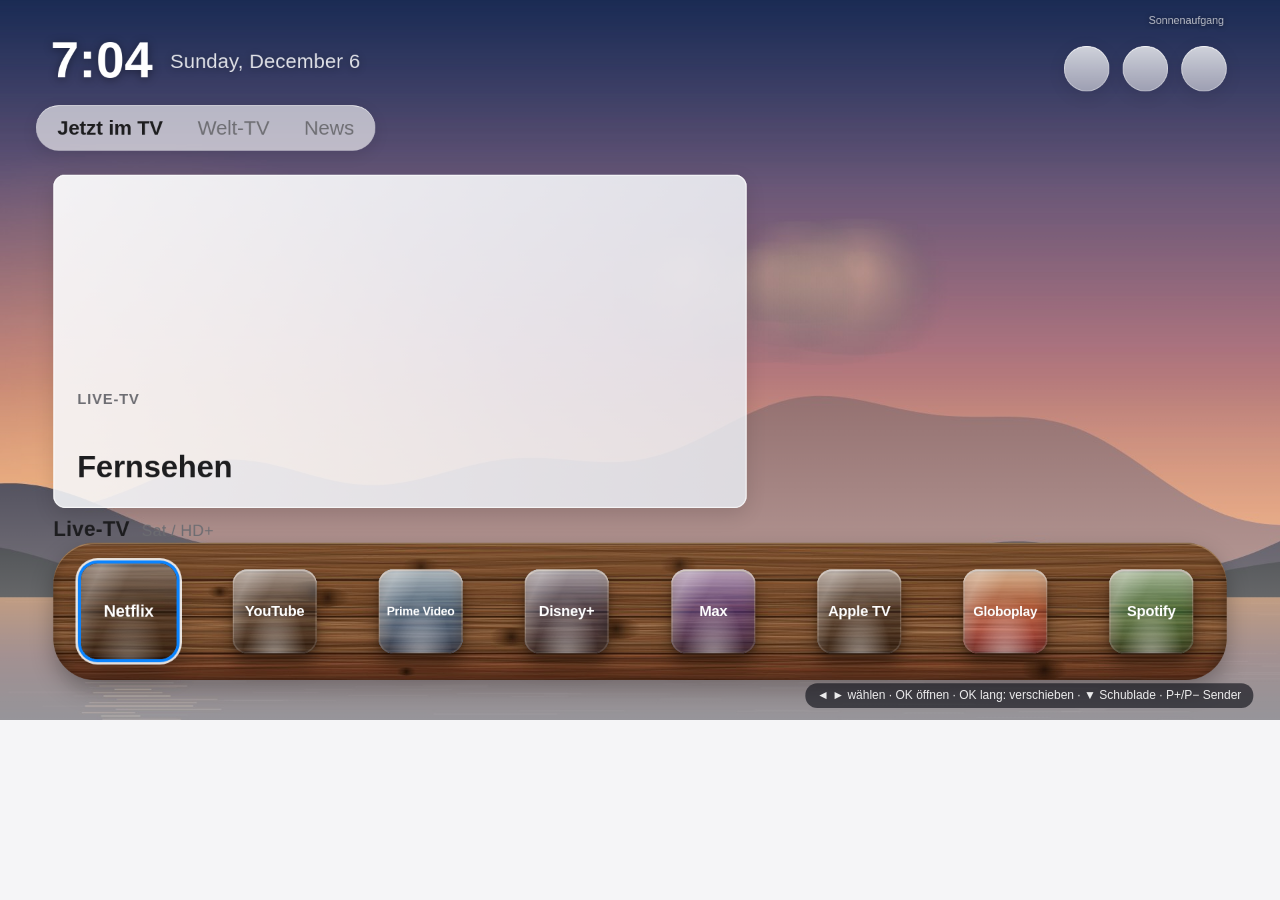
==== commit bd8a86ee: "Free My TV+ 1.6: flüssiger Vollbild-Übergang, US-Sport-Vorschau, Senderlogos, größerer Programmführe" ====
--- a/web/index.html
+++ b/web/index.html
@@ -130,6 +130,7 @@
 <script src="data.js"></script>
 <script src="scene.js"></script>
 <script src="topics.js"></script>
+<script src="logos.js"></script>
 <script src="plus.js"></script>
 <script src="home.js"></script>
 </body>
--- a/web/home.css
+++ b/web/home.css
@@ -1132,9 +1132,9 @@
 
 /* TV-Vollbild (1.4): Oberflaeche in 5 s sanft aus, auf Tastendruck in 1 s wieder auf */
 .tvgoing #home, .tvgoing #drawer, .tvgoing #hole, .tvgoing #sky, .tvgoing #legend {
-  opacity: 0 !important; -webkit-transition: opacity 3s ease-in-out !important; transition: opacity 3s ease-in-out !important; }
+  opacity: 0 !important; -webkit-transition: opacity 1.2s ease-in-out !important; transition: opacity 1.2s ease-in-out !important; }
 .tvback #home, .tvback #drawer, .tvback #hole, .tvback #sky, .tvback #legend {
-  -webkit-transition: opacity 1s ease-out !important; transition: opacity 1s ease-out !important; }
+  -webkit-transition: opacity 0.8s ease-out !important; transition: opacity 0.8s ease-out !important; }
 .tvgoing, .tvgoing body { background: transparent !important; }
 
 /* Schublade (1.4): oben Uhrzeit, Datum, Tageskarte; dann App-Leiste, Wetter & News, Verknuepfungen, alles im gleichen Abstand (52 px) */
@@ -1241,3 +1241,37 @@
 #recbadge { position: absolute; right: 40px; top: 24px; z-index: 60; padding: 8px 18px; border-radius: 16px; background: rgba(200, 20, 30, 0.88); color: #FFF;
   font-size: 20px; font-weight: 700; display: none; box-shadow: 0 6px 18px rgba(0, 0, 0, 0.35); }
 #recbadge.on { display: block; }
+
+/* MARK: - Free My TV+ 1.6 */
+/* Programmfuehrer: 15 Zeilen, groessere Schrift, Senderlogo zwischen Nummer und Name */
+#gd-head .tick { font-size: 22px; }
+#gd-rows { top: 204px; }
+#gd .grow, #guide .grow { height: 50px; margin-bottom: 3px; }
+#guide .gname { width: 300px; height: 50px; line-height: 50px; font-size: 23px; font-weight: 600; padding-left: 12px; box-sizing: border-box; }
+#guide .gname .gn { width: 46px; font-weight: 500; }
+#guide .gname .glogo { display: inline-block; width: 58px; height: 34px; margin: 0 12px 0 0; vertical-align: middle; border-radius: 7px; background: rgba(255, 255, 255, 0.88); text-align: center; line-height: 34px; }
+#guide .gname .glogo img { max-width: 50px; max-height: 28px; vertical-align: middle; }
+#guide .gname .glogo.none { background: transparent; width: 0; margin: 0; }
+#guide .gname .gc { vertical-align: middle; }
+#guide .glane { left: 308px; height: 50px; }
+#guide .gprog { height: 50px; padding: 4px 10px; }
+#guide .gprog .gt { font-size: 21px; line-height: 24px; }
+#guide .gprog .gh { font-size: 16px; line-height: 18px; }
+#guide .gnone { font-size: 19px; line-height: 50px; }
+#gd-head { left: 368px; }
+/* Info-Seite: rechts endet alles ueber dem Fernsehbild, das dort weiterlaeuft */
+#gd-detail .dfacts { max-height: 290px; overflow: hidden; }
+#gd-detail .dmain { margin-right: 0; }
+#guide .glane, #gd-head { width: 940px; }
+/* Vollbild-Uebergang (1.6): schwarzer Rahmen waechst per GPU, das Fernsehbild springt nur einmal */
+#zoomframe { position: absolute; z-index: 30; background: #000; border-radius: 6px; opacity: 0; visibility: hidden; pointer-events: none;
+  -webkit-transform-origin: 0 0; transform-origin: 0 0; will-change: transform;
+  -webkit-transition: -webkit-transform 1.2s cubic-bezier(0.4, 0, 0.2, 1); transition: transform 1.2s cubic-bezier(0.4, 0, 0.2, 1); }
+#zoomframe.on { opacity: 1; visibility: visible; }
+.tvfull #zoomframe { opacity: 1; visibility: visible; }
+/* Welt-TV: Live-Vorschau in der grossen Kachel */
+.card .img .pvideo { position: absolute; left: 0; top: 0; width: 100%; height: 100%; object-fit: cover; background: #000; }
+.card .img .pvk { z-index: 1; bottom: 96px; color: rgba(255, 255, 255, 0.9); text-shadow: 0 1px 6px rgba(0, 0, 0, 0.7); }
+.card .img .pvk::before { content: '● '; color: #FF3B30; }
+.card .img .pvb { z-index: 1; color: #FFF; text-shadow: 0 2px 10px rgba(0, 0, 0, 0.7); }
+.card .img.text .pvideo + .pvk, .card .img.text .pvb { color: #FFF; }
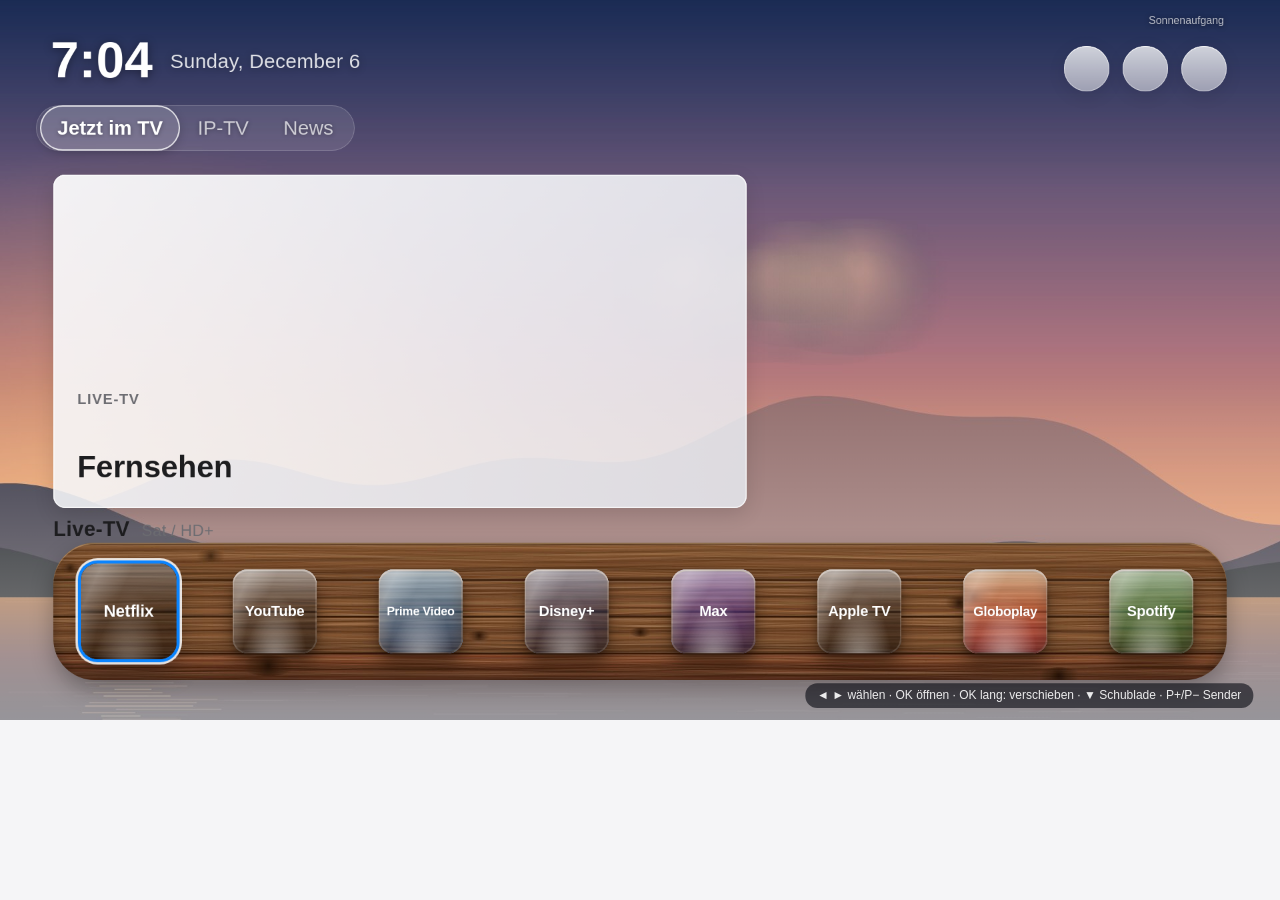
==== commit c2f7671b: "Free My TV+ 1.7.1: „Welt-TV“ heißt jetzt „IP-TV“ Kurz: Reiter, Kacheln, Menüs, Einstellungen und Dok" ====
--- a/web/index.html
+++ b/web/index.html
@@ -55,9 +55,9 @@
   <div id="citypick" class="layer sheet"><div class="box"></div></div>
   <div id="about" class="layer sheet"><div class="box"></div></div>
   <div id="saver" class="layer"></div>
-  <!-- Free My TV+: Welt-TV, Sat-Senderliste und Vollbild-Player -->
+  <!-- Free My TV+: IP-TV, Sat-Senderliste und Vollbild-Player -->
   <div id="wtv" class="layer sheet plus">
-    <h2>Welt-TV</h2>
+    <h2>IP-TV</h2>
     <div id="wtv-close" class="btn">Schließen</div>
     <div id="wtv-sidebox"><div id="wtv-side"></div></div>
     <div id="wtv-hint"></div>
--- a/web/home.css
+++ b/web/home.css
@@ -662,7 +662,7 @@
 #newspanel .newsrow .n { display: inline-block; max-width: 560px; overflow: hidden; text-overflow: ellipsis; vertical-align: top; font-weight: 500; }
 #newspanel .newsrow .c { position: absolute; right: 0; top: 0; color: #8E8E93; font-size: 19px; }
 
-/* Welt-TV und Senderliste */
+/* IP-TV und Senderliste */
 .sheet.plus { background: #0B0D14; }
 #wtv .btn, #tvlist .hint { position: absolute; right: 90px; top: 78px; font-size: 24px; padding: 12px 28px; border-radius: 30px; background: rgba(255, 255, 255, 0.1); }
 #tvlist .hint { background: none; color: rgba(255, 255, 255, 0.55); }
@@ -822,7 +822,7 @@
 .night .tile.glass { box-shadow: inset 0 0 0 1.5px rgba(255, 255, 255, 0.35), 0 6px 22px rgba(0, 0, 0, 0.4); }
 .night .tile.glass::before { background: rgba(255, 255, 255, 0.14); }
 
-/* Free My TV+ 1.2: Laenderfilter, "Jetzt laeuft" unter dem Sender, Welt-TV halb durchsichtig ueber dem laufenden Sender */
+/* Free My TV+ 1.2: Laenderfilter, "Jetzt laeuft" unter dem Sender, IP-TV halb durchsichtig ueber dem laufenden Sender */
 #wtv-filter { position: absolute; left: 470px; top: 236px; width: 1380px; height: 46px; white-space: nowrap; overflow: hidden; }
 #wtv-filter .fchip { display: inline-block; height: 40px; line-height: 40px; padding: 0 18px; margin-right: 10px; border-radius: 20px; font-size: 20px; font-weight: 600; background: rgba(255, 255, 255, 0.1); }
 #wtv-filter .fchip.on { box-shadow: inset 0 0 0 2px #34C759; }
@@ -1269,9 +1269,32 @@
   -webkit-transition: -webkit-transform 1.2s cubic-bezier(0.4, 0, 0.2, 1); transition: transform 1.2s cubic-bezier(0.4, 0, 0.2, 1); }
 #zoomframe.on { opacity: 1; visibility: visible; }
 .tvfull #zoomframe { opacity: 1; visibility: visible; }
-/* Welt-TV: Live-Vorschau in der grossen Kachel */
+/* IP-TV: Live-Vorschau in der grossen Kachel */
 .card .img .pvideo { position: absolute; left: 0; top: 0; width: 100%; height: 100%; object-fit: cover; background: #000; }
 .card .img .pvk { z-index: 1; bottom: 96px; color: rgba(255, 255, 255, 0.9); text-shadow: 0 1px 6px rgba(0, 0, 0, 0.7); }
 .card .img .pvk::before { content: '● '; color: #FF3B30; }
 .card .img .pvb { z-index: 1; color: #FFF; text-shadow: 0 2px 10px rgba(0, 0, 0, 0.7); }
 .card .img.text .pvideo + .pvk, .card .img.text .pvb { color: #FFF; }
+
+/* MARK: - Free My TV+ 1.7 */
+/* Reiter: die aktuelle Seite nur mit einem durchsichtigen Glasrahmen markiert; gewechselt wird mit ◄ ► am Rand der Kacheln */
+#tabs, .night #tabs { background: rgba(255, 255, 255, 0.1); box-shadow: inset 0 0 0 1px rgba(255, 255, 255, 0.22); }
+.tab, .night .tab { color: rgba(255, 255, 255, 0.72); text-shadow: 0 1px 6px rgba(0, 0, 0, 0.35); }
+.tab.on, .night .tab.on { color: #FFF; background: rgba(255, 255, 255, 0.14); box-shadow: inset 0 0 0 2px rgba(255, 255, 255, 0.8), 0 4px 14px rgba(0, 0, 0, 0.18); }
+/* Programmfuehrer: der gewaehlte Sender nur mit dem Auswahlrahmen, die gewaehlte Sendung bleibt weiss */
+#guide .grow.cur .gname { background: rgba(255, 255, 255, 0.08) !important; color: #FFF !important; }
+#guide .grow.cur .gname .gn { color: rgba(255, 255, 255, 0.6) !important; }
+#guide .grow.cur .gprog.live { background: rgba(255, 255, 255, 0.2); color: #FFF; }
+#guide .grow.cur .gprog.live .gh { color: rgba(255, 255, 255, 0.55); }
+#guide .grow.cur .gprog.pick { background: #FFF !important; color: #1D1D1F !important; }
+#guide .grow.cur .gprog.pick .gh { color: #6E6E73 !important; }
+#guide .grow.cur .gname { box-shadow: 0 0 0 3px #0A84FF; }
+/* Vollbild-Uebergang (1.7): das Hintergrundbild der Startseite im wachsenden Rahmen */
+#zoomframe { background-color: #0B0D14; background-size: cover; background-position: center; }
+/* 1.7: beim Vollbild bleibt das Hintergrundbild stehen; nur das Menue dimmt langsam darin aus und wieder ein */
+.tvgoing #home, .tvfull #home, .tvback #home { opacity: 1 !important; visibility: visible !important; }
+.tvgoing #home > *, .tvfull #home > * { opacity: 0 !important; -webkit-transition: opacity 1.8s ease-in-out !important; transition: opacity 1.8s ease-in-out !important; }
+.tvback #home > * { -webkit-transition: opacity 1.4s ease-in-out !important; transition: opacity 1.4s ease-in-out !important; }
+.tvgoing #home > #band, .tvfull #home > #band, .tvback #home > #band, .tvgoing #home > #zoomframe, .tvfull #home > #zoomframe, .tvback #home > #zoomframe { opacity: 1 !important; }
+.tvgoing #drawer, .tvgoing #legend { -webkit-transition: opacity 1.8s ease-in-out !important; transition: opacity 1.8s ease-in-out !important; }
+#zoomframe { z-index: 0; -webkit-transition: -webkit-transform 1.8s cubic-bezier(0.4, 0, 0.2, 1); transition: transform 1.8s cubic-bezier(0.4, 0, 0.2, 1); }
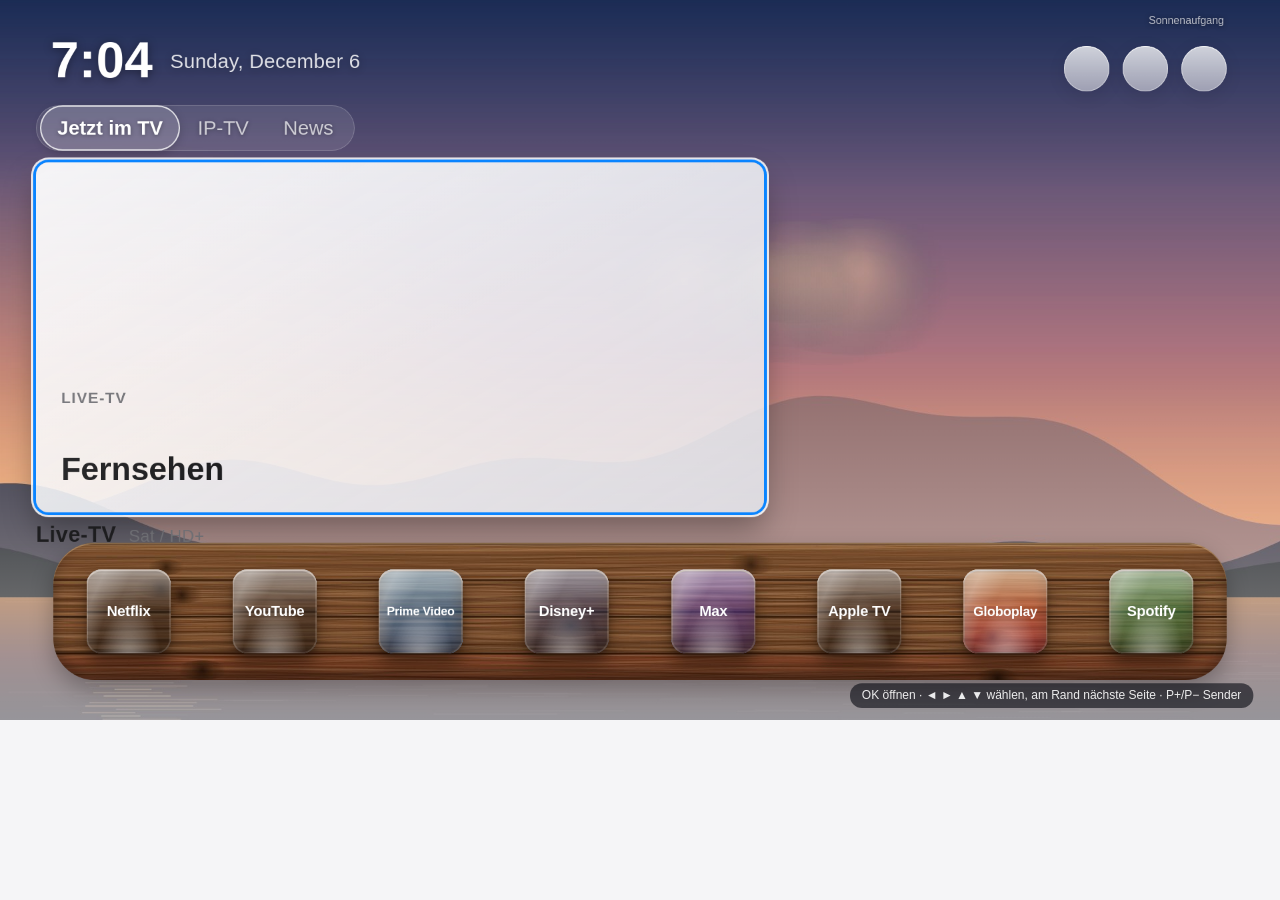
==== commit b884c15e: "Free My TV+ 1.9.0: kein Sprung ins Menü, EPG automatisch, alle IP-TV-Listen, News blättern Rückkehr-" ====
--- a/web/index.html
+++ b/web/index.html
@@ -131,6 +131,7 @@
 <script src="scene.js"></script>
 <script src="topics.js"></script>
 <script src="logos.js"></script>
+<script src="sources.js"></script>
 <script src="plus.js"></script>
 <script src="home.js"></script>
 </body>
--- a/web/home.css
+++ b/web/home.css
@@ -1298,3 +1298,52 @@
 .tvgoing #home > #band, .tvfull #home > #band, .tvback #home > #band, .tvgoing #home > #zoomframe, .tvfull #home > #zoomframe, .tvback #home > #zoomframe { opacity: 1 !important; }
 .tvgoing #drawer, .tvgoing #legend { -webkit-transition: opacity 1.8s ease-in-out !important; transition: opacity 1.8s ease-in-out !important; }
 #zoomframe { z-index: 0; -webkit-transition: -webkit-transform 1.8s cubic-bezier(0.4, 0, 0.2, 1); transition: transform 1.8s cubic-bezier(0.4, 0, 0.2, 1); }
+
+/* Free My TV+ 1.7.2: vierstellige Sendernummern passen in die Spalte, ohne in Logo oder Namen zu laufen */
+#guide .gname .gn.g4 { font-size: 0.72em; letter-spacing: -0.5px; }
+
+/* Free My TV+ 1.8: Favoriten, Meine Senderliste, Aktionsmenue im IP-TV */
+#wtv-menu { position: absolute; left: 0; top: 0; width: 1920px; height: 1080px; z-index: 8; display: none; background: rgba(6, 8, 14, 0.9); text-align: center; }
+#wtv-menu.on { display: block; }
+#wtv-menu .mh { margin: 340px auto 36px; max-width: 1300px; font-size: 36px; font-weight: 700; white-space: nowrap; overflow: hidden; text-overflow: ellipsis; }
+#wtv-menu .mtile { display: inline-block; vertical-align: top; width: 280px; height: 200px; margin: 0 16px; border-radius: 26px;
+  background: -webkit-linear-gradient(top, #3A3D4C, #262835); background: linear-gradient(#3A3D4C, #262835);
+  box-shadow: inset 0 1.5px 0 rgba(255, 255, 255, 0.55), inset 0 0 0 1.5px rgba(255, 255, 255, 0.28), 0 16px 36px rgba(0, 0, 0, 0.35);
+  -webkit-transition: -webkit-transform 0.15s; transition: transform 0.15s; }
+#wtv-menu .mtile .mi { margin: 36px 0 16px; font-size: 58px; line-height: 64px; color: #FFF; }
+#wtv-menu .mtile .ml { font-size: 26px; font-weight: 600; padding: 0 14px; }
+#wtv-menu .mtile.focus { -webkit-transform: scale(1.06); transform: scale(1.06); box-shadow: 0 0 0 4px #0A84FF, 0 0 0 7px rgba(255, 255, 255, 0.85), 0 16px 36px rgba(0, 0, 0, 0.4); }
+.chan .pnum { position: absolute; left: 18px; top: 18px; min-width: 30px; padding: 2px 8px; border-radius: 9px; background: #0A84FF; color: #FFF; font-size: 17px; font-weight: 700; text-align: center; }
+.chan .pfav { position: absolute; left: 18px; top: 14px; color: #FFD60A; font-size: 26px; text-shadow: 0 1px 4px rgba(0, 0, 0, 0.6); }
+.chan .psat { position: absolute; right: 18px; bottom: 64px; padding: 1px 8px; border-radius: 8px; background: rgba(15, 23, 42, 0.85); color: #9FE1FF; font-size: 14px; }
+.chan .gstart { position: absolute; left: 10px; top: 102px; max-width: 220px; padding: 2px 12px; border-radius: 0 12px 0 12px; background: rgba(52, 199, 89, 0.95); color: #FFF; font-size: 16px; font-weight: 700; white-space: nowrap; overflow: hidden; text-overflow: ellipsis; }
+.chan.moving { box-shadow: 0 0 0 4px #FFD60A, 0 14px 32px rgba(0, 0, 0, 0.5); }
+#wtv-letter.wide { width: 300px; left: 1520px; font-size: 30px; border-radius: 60px; white-space: nowrap; overflow: hidden; text-overflow: ellipsis; padding: 0 20px; box-sizing: border-box; }
+#wtv-info { max-width: 760px; overflow: hidden; text-overflow: ellipsis; }   /* 1.8: nicht in die Tastenleiste laufen */
+#gd-menu { background: rgba(6, 8, 14, 0.88); }   /* 1.8: vier Kacheln, besser lesbar */
+
+/* Free My TV+ 1.9: Untergliederungen in der IP-TV-Seitenleiste (Bundeslaender, Staedte) */
+#wtv-side .srow.src.d1 { padding-left: 72px; font-size: 22px; color: rgba(255, 255, 255, 0.78); }
+#wtv-side .srow.src.d2 { padding-left: 100px; font-size: 21px; color: rgba(255, 255, 255, 0.66); }
+#wtv-side .srow.src.d1.focus, #wtv-side .srow.src.d2.focus { color: #1D1D1F; }
+
+/* Free My TV+ 1.9: Einstellungen: lange Beschriftungen laufen nicht mehr unter Schalter und Werte */
+.box .row .lbl { display: inline-block; max-width: 100%; overflow: hidden; text-overflow: ellipsis; white-space: nowrap; vertical-align: top; }
+.box .row.has-toggle .lbl { max-width: 600px; }
+#settings .box .row .value { max-width: 330px; overflow: hidden; text-overflow: ellipsis; white-space: nowrap; }
+#settings .box .row .lbl { max-width: 350px; }
+#settings .box .row.has-toggle .lbl { max-width: 600px; }
+
+/* Free My TV+ 1.9: News-Liste zum Blaettern */
+#newslist { background: #0B0D14; }
+#newslist .nl-head { position: absolute; left: 90px; top: 70px; font-size: 44px; font-weight: 700; }
+#newslist .nl-rows { position: absolute; left: 90px; top: 160px; width: 1010px; }
+#newslist .nl-row { height: 88px; margin-bottom: 10px; padding: 12px 24px; border-radius: 18px; background: rgba(255, 255, 255, 0.06); box-sizing: border-box; overflow: hidden; }
+#newslist .nl-row.focus { background: rgba(255, 255, 255, 0.16); box-shadow: 0 0 0 3px #FFF; }
+#newslist .nl-t { font-size: 26px; font-weight: 600; white-space: nowrap; overflow: hidden; text-overflow: ellipsis; }
+#newslist .nl-m { font-size: 19px; color: rgba(255, 255, 255, 0.55); margin-top: 6px; white-space: nowrap; overflow: hidden; text-overflow: ellipsis; }
+#newslist .nl-side { position: absolute; left: 1160px; top: 160px; width: 670px; }
+#newslist .nl-img { height: 376px; border-radius: 22px; background-size: cover; background-position: center; margin-bottom: 26px; }
+#newslist .nl-st { font-size: 32px; font-weight: 700; line-height: 1.25; max-height: 200px; overflow: hidden; }
+#newslist .nl-sm { font-size: 21px; color: rgba(255, 255, 255, 0.6); margin-top: 16px; }
+#newslist .nl-hint { font-size: 21px; color: rgba(255, 255, 255, 0.45); margin-top: 22px; }
